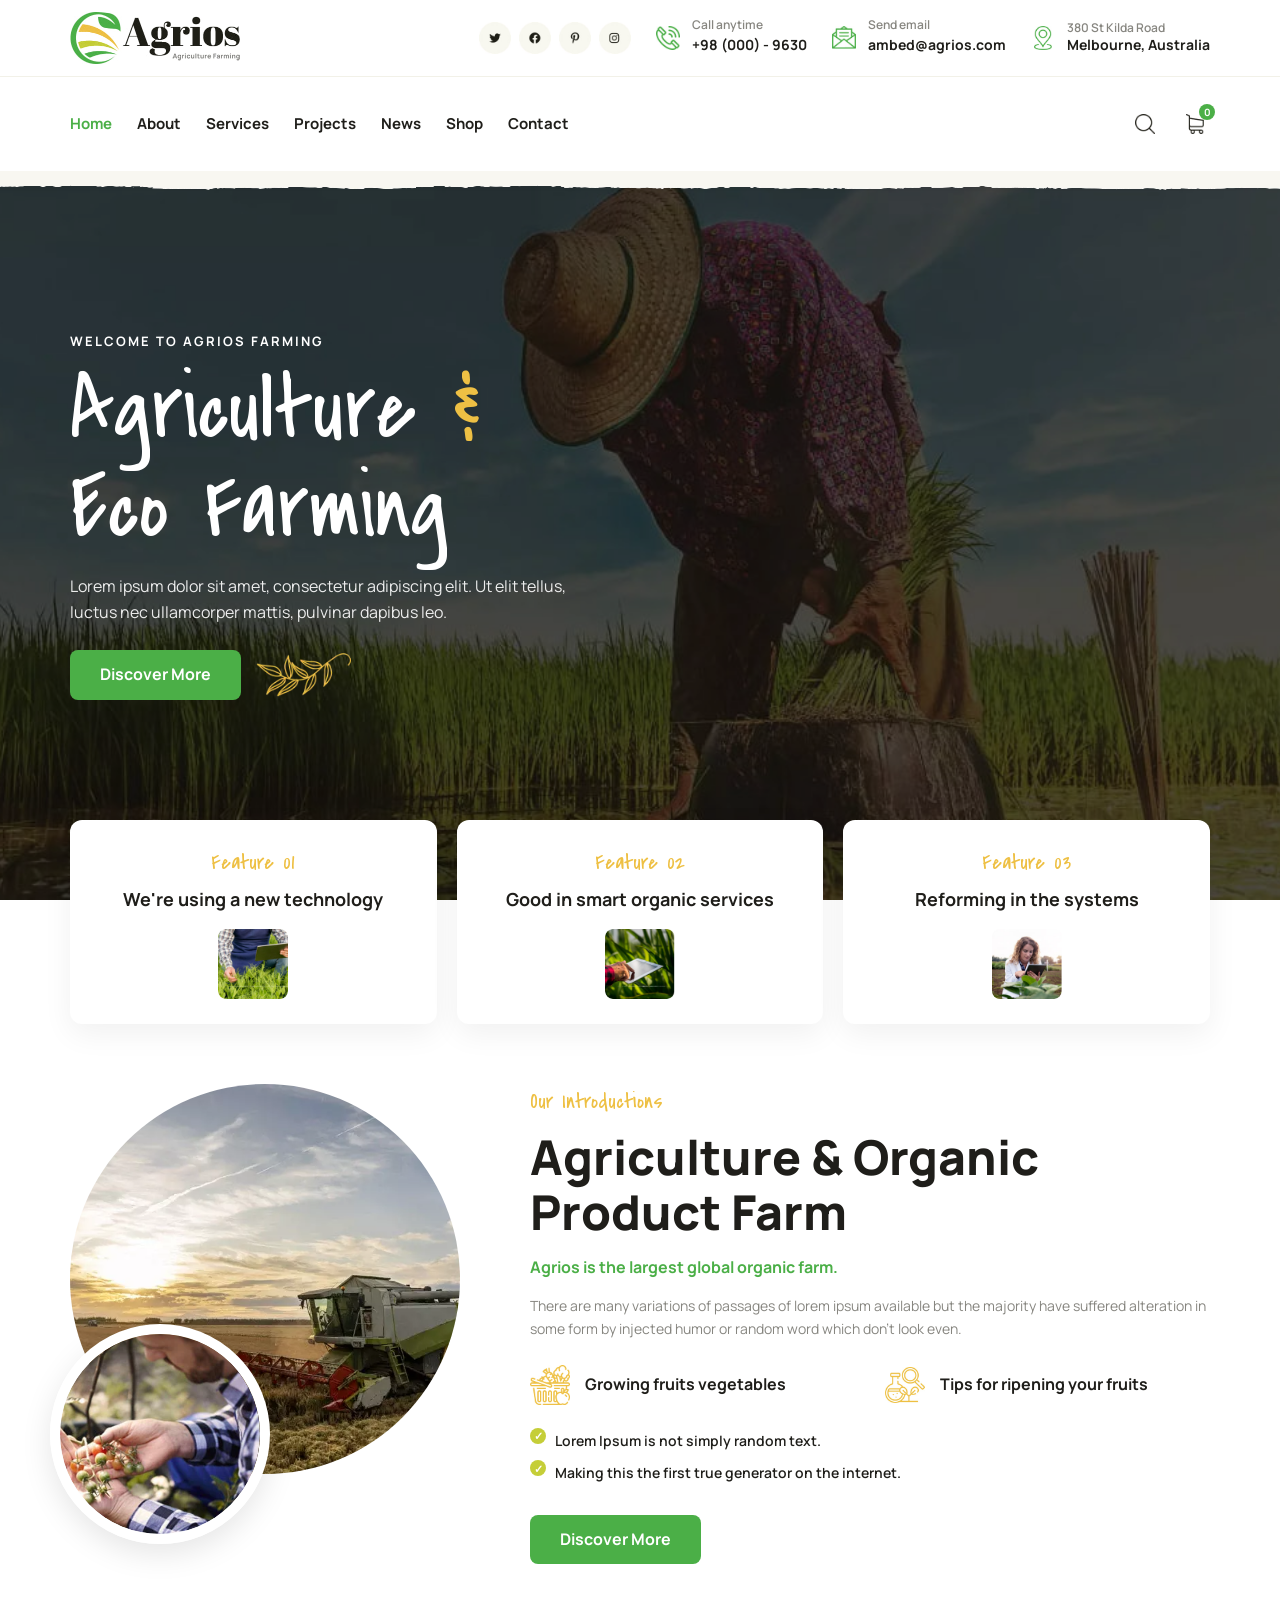
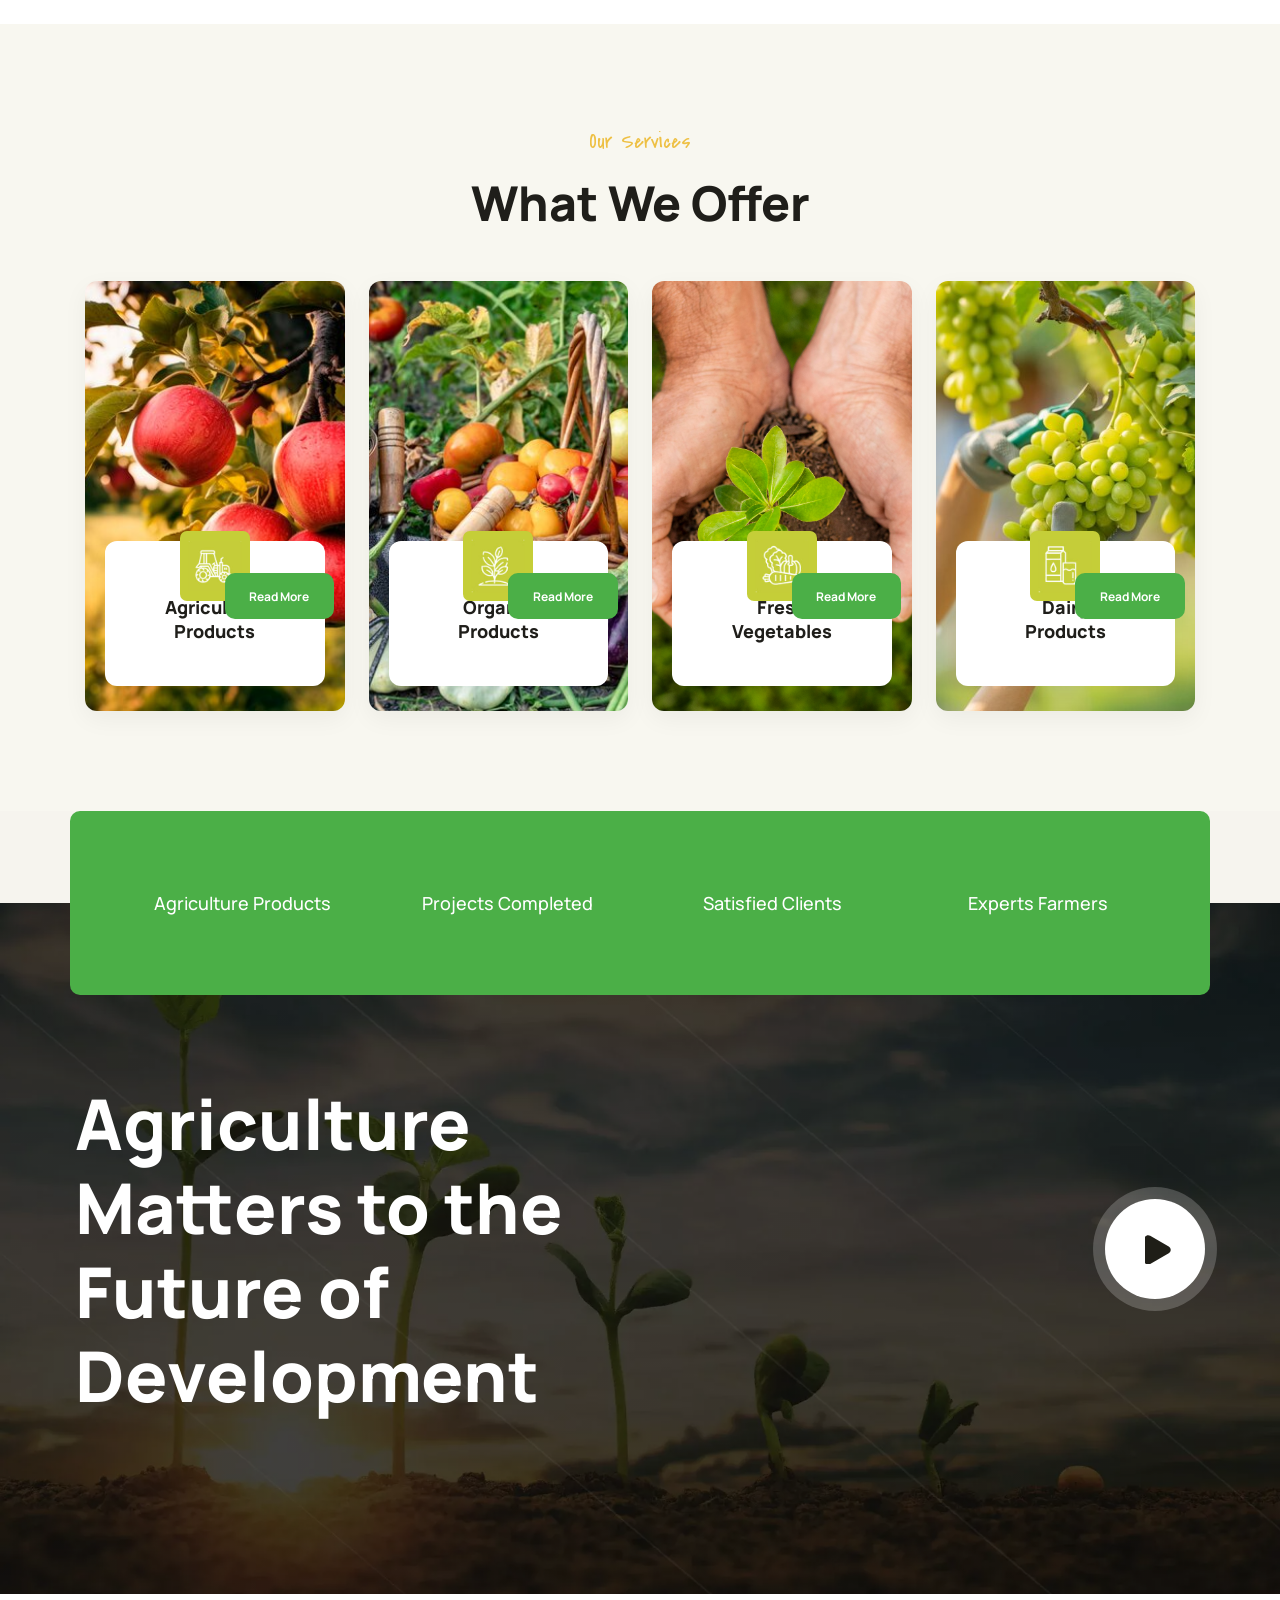
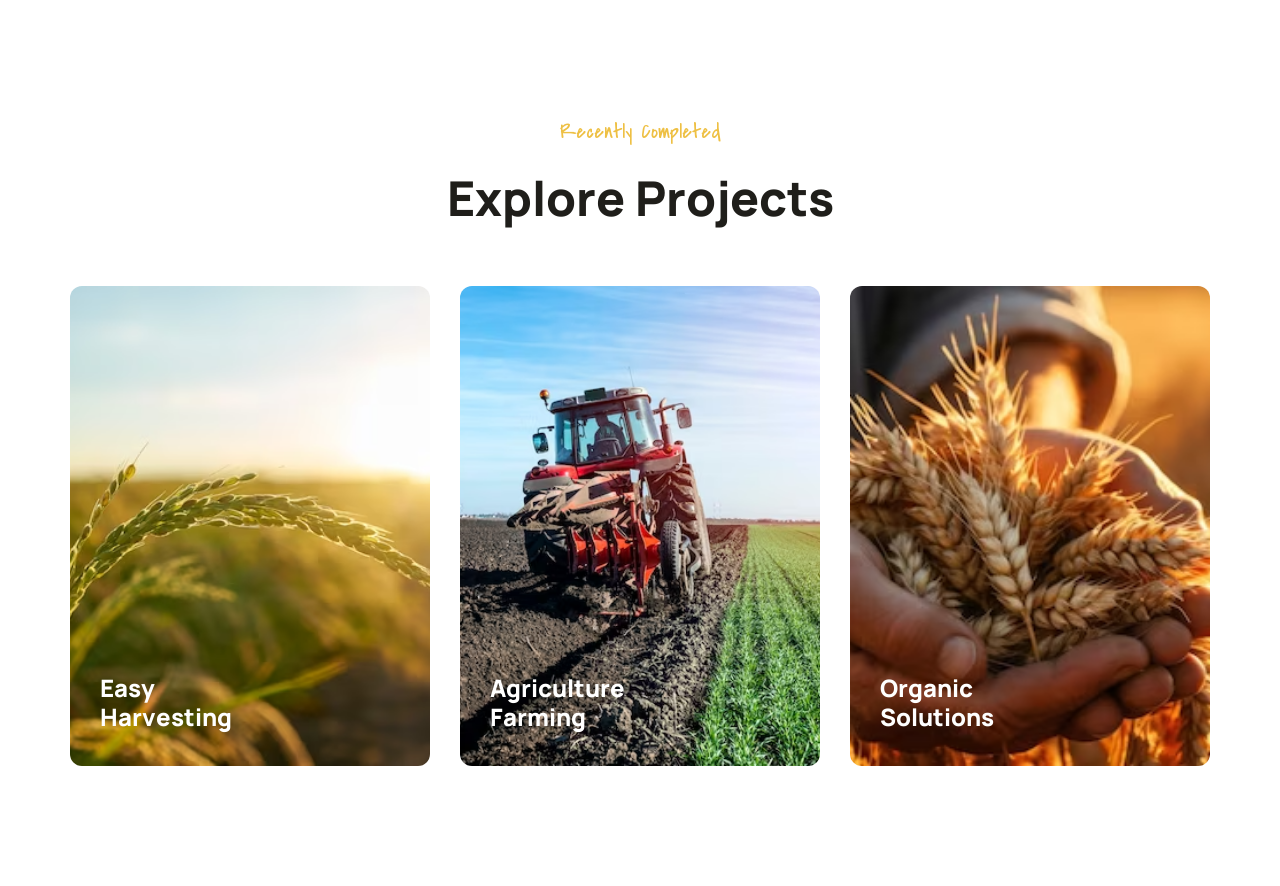
==== index.html @ 7d846376 "third screen" ====
<!DOCTYPE html>
<html lang="uk">
<head>
    <meta charset="UTF-8">
    <meta name="viewport" content="width=device-width, initial-scale=1.0">
    <title>Agrios - Agriculture Eco Farming</title>
    
    <link rel="preconnect" href="https://fonts.googleapis.com">
    <link rel="preconnect" href="https://fonts.gstatic.com" crossorigin>
    <link href="https://fonts.googleapis.com/css2?family=Covered+By+Your+Grace&family=Manrope:wght@400;600;700;800&display=swap" rel="stylesheet">
    
    <link rel="stylesheet" href="assets/css/style.css">
</head>
<body>

    <header class="header">
        <div class="top-bar">
            <div class="container top-bar-wrapper">
                <div class="logo">
                    <img src="assets/images/icons/logo.png" alt="Agrios Logo">
                </div>
                <div class="top-bar-info">
                    <div class="social-links">
                        <a href="#"><img src="assets/images/icons/twitter.jpg" alt="Twitter"></a>
                        <a href="#"><img src="assets/images/icons/facebook.jpg" alt="Facebook"></a>
                        <a href="#"><img src="assets/images/icons/pinterest.jpg" alt="Pinterest"></a>
                        <a href="#"><img src="assets/images/icons/instagram.jpg" alt="Instagram"></a>
                    </div>
                    <div class="contact-item">
                        <img src="assets/images/icons/phone.jpg" alt="Phone">
                        <div>
                            <span>Call anytime</span>
                            <a href="tel:+980009630">+98 (000) - 9630</a>
                        </div>
                    </div>
                    <div class="contact-item">
                        <img src="assets/images/icons/email.jpg" alt="Email">
                        <div>
                            <span>Send email</span>
                            <a href="mailto:ambed@agrios.com">ambed@agrios.com</a>
                        </div>
                    </div>
                    <div class="contact-item">
                        <img src="assets/images/icons/location.jpg" alt="Location">
                        <div>
                            <span>380 St Kilda Road</span>
                            <p>Melbourne, Australia</p>
                        </div>
                    </div>
                </div>
            </div>
        </div>

        <div class="main-header">
            <div class="container main-header-wrapper">
                <div class="mobile-logo">
                    <img src="assets/images/icons/logo.png" alt="Agrios Logo">
                </div>

                <button class="burger-menu" id="burgerToggle" aria-label="Відкрити меню">
                    <span></span>
                    <span></span>
                    <span></span>
                </button>

                <nav class="nav-menu" id="navMenu">
                    <ul>
                        <li><a href="index.html" class="active">Home</a></li>
                        <li><a href="about.html">About</a></li>
                        <li><a href="#">Services</a></li>
                        <li><a href="#">Projects</a></li>
                        <li><a href="#">News</a></li>
                        <li><a href="#">Shop</a></li>
                        <li><a href="contact.html">Contact</a></li>
                    </ul>
                </nav>

                <div class="header-actions">
                    <button class="action-btn search-btn"><img src="assets/images/icons/search.jpg" alt="Search"></button>
                    <div class="cart-wrapper">
                        <button class="action-btn cart-btn"><img src="assets/images/icons/cart.jpg" alt="Cart"></button>
                        <span class="cart-count">0</span>
                    </div>
                </div>
            </div>
        </div>
    </header>

    <main>
<section class="hero">
    <div class="container">
        <div class="hero-content">
            <span class="hero-subtitle">WELCOME TO AGRIOS FARMING</span>
            <h1 class="hero-title">Agriculture <span class="hero-ampersand">&</span> <br>Eco Farming</h1>
            <p class="hero-text">Lorem ipsum dolor sit amet, consectetur adipiscing elit. Ut elit tellus, luctus nec ullamcorper mattis, pulvinar dapibus leo.</p>
            <div class="hero-btn-group">
                <a href="#" class="btn btn-primary">Discover More</a>
                <img src="assets/images/icons/leaves-decor.png" alt="" class="hero-btn-decor">
            </div>
        </div>
    </div>
</section>

        <section class="features">
            <div class="container features-wrapper">
                <div class="feature-card">
                    <span class="feature-num">Feature 01</span>
                    <h3>We're using a new technology</h3>
                    <div class="feature-img">
                        <img src="assets/images/icons/feature1.jpg" alt="Technology">
                    </div>
                </div>
                <div class="feature-card">
                    <span class="feature-num">Feature 02</span>
                    <h3>Good in smart organic services</h3>
                    <div class="feature-img">
                        <img src="assets/images/icons/feature2.jpg" alt="Organic">
                    </div>
                </div>
                <div class="feature-card">
                    <span class="feature-num">Feature 03</span>
                    <h3>Reforming in the systems</h3>
                    <div class="feature-img">
                        <img src="assets/images/icons/feature3.jpg" alt="Systems">
                    </div>
                </div>
            </div>
        </section>
        <section class="about">
    <div class="container about-wrapper">
        
        <div class="about-images">
            <div class="img-large">
                <img src="assets/images/icons/agriculture.png" alt="Agriculture Product Farm"> 
            </div>
            <div class="img-small">
                <img src="assets/images/icons/agriculture2.png" alt="Farmer hands">
            </div>
        </div>

        <div class="about-content">
            <span class="about-subtitle">Our Introductions</span>
            <h2 class="about-title">Agriculture & Organic Product Farm</h2>
            <p class="about-highlight">Agrios is the largest global organic farm.</p>
            <p class="about-text">
                There are many variations of passages of lorem ipsum available but the majority have suffered alteration in some form by injected humor or random word which don't look even.
            </p>

            <div class="about-features">
                <div class="about-feature-item">
                    <div class="about-feature-icon">
                        <img src="assets/images/icons/vegetables.jpg" alt="Icon">
                    </div>
                    <div class="about-feature-info">
                        <h3>Growing fruits vegetables</h3>
                    </div>
                </div>
                <div class="about-feature-item">
                    <div class="about-feature-icon">
                        <img src="assets/images/icons/fruit.jpg" alt="Icon">
                    </div>
                    <div class="about-feature-info">
                        <h3>Tips for ripening your fruits</h3>
                    </div>
                </div>
            </div>

            <ul class="about-list">
                <li>Lorem Ipsum is not simply random text.</li>
                <li>Making this the first true generator on the internet.</li>
            </ul>

            <a href="#" class="btn btn-primary about-btn">Discover More</a>
        </div>

    </div>
    </section>
<section class="services">
    <div class="container">
        
        <div class="services-header">
            <span class="services-subtitle">Our Services</span>
            <h2 class="services-title">What We Offer</h2>
        </div>

        <div class="services-grid">
            
            <div class="service-card" style="background-image: url('assets/images/icons/apple.png');">
                <div class="service-icon-badge">
                    <img src="assets/images/icons/service1.png" alt="Icon">
                </div>
                <div class="service-card-bottom">
                    <h3>Agriculture<br>Products</h3>
                </div>
                <a href="#" class="service-readmore-btn">Read More</a>
            </div>

            <div class="service-card" style="background-image: url('assets/images/icons/tomato.png');">
                <div class="service-icon-badge">
                    <img src="assets/images/icons/service2.png" alt="Icon">
                </div>
                <div class="service-card-bottom">
                    <h3>Organic<br>Products</h3>
                </div>
                <a href="#" class="service-readmore-btn">Read More</a>
            </div>

            <div class="service-card" style="background-image: url('assets/images/icons/freshvegetables.png');">
                <div class="service-icon-badge">
                    <img src="assets/images/icons/service3.png" alt="Icon">
                </div>
                <div class="service-card-bottom">
                    <h3>Fresh<br>Vegetables</h3>
                </div>
                <a href="#" class="service-readmore-btn">Read More</a>
            </div>

            <div class="service-card" style="background-image: url('assets/images/icons/grapes.png');">
                <div class="service-icon-badge">
                    <img src="assets/images/icons/service4.png" alt="Icon">
                </div>
                <div class="service-card-bottom">
                    <h3>Dairy<br>Products</h3>
                </div>
                <a href="#" class="service-readmore-btn">Read More</a>
            </div>

        </div>
    </div>
</section>

<section class="video-section">
    <div class="container">
        
        <div class="stats-bar">
            <div class="stats-item">Agriculture Products</div>
            <div class="stats-item">Projects Completed</div>
            <div class="stats-item">Satisfied Clients</div>
            <div class="stats-item">Experts Farmers</div>
        </div>

        <div class="video-content-wrapper">
            <div class="video-text">
                <h2>Agriculture Matters to the <br> Future of Development</h2>
            </div>
            
            <div class="video-play-block">
                <a href="#" class="play-btn">
                    <svg width="26" height="30" viewBox="0 0 26 30" fill="none" xmlns="http://www.w3.org/2000/svg">
                        <path d="M24 12.4019C26.6667 13.9415 26.6667 17.7905 24 19.3301L5.25 30.1554C2.58333 31.6951 -0.749998 29.7706 -0.749998 26.6923L-0.749999 5.03974C-0.749999 1.96154 2.58333 0.0370399 5.25 1.57664L24 12.4019Z" fill="#4BAF47"/>
                    </svg>
                </a>
            </div>
        </div>

    </div>
</section>
<section class="projects-section">
    <div class="container">
        
        <div class="projects-header">
            <span class="projects-subtitle">Recently Completed</span>
            <h2 class="projects-title">Explore Projects</h2>
        </div>

        <div class="projects-grid">
            
            <div class="project-card" style="background-image: url('assets/images/icons/expprojects1.png');">
                <div class="project-info">
                    <h3>Easy <br> Harvesting</h3>
                </div>
            </div>

            <div class="project-card" style="background-image: url('assets/images/icons/expprojects2.png');">
                <div class="project-info">
                    <h3>Agriculture <br> Farming</h3>
                </div>
            </div>

            <div class="project-card" style="background-image: url('assets/images/icons/expprojects4.png');">
                <div class="project-info">
                    <h3>Organic <br> Solutions</h3>
                </div>
            </div>

        </div>
    </div>
</section>
    </main>

    <script src="assets/js/main.js"></script>
</body>
</html>
---- assets/css/style.css ----
/* ==================================================
   1. СКИДАННЯ СТИЛІВ (RESET) ТА МЕТРИКИ
   ================================================== */
*, *::before, *::after {
    box-sizing: border-box;
    margin: 0;
    padding: 0;
}

body {
    font-family: 'Manrope', sans-serif;
    font-size: 16px;
    line-height: 1.6;
    color: #4a4a4a;
    background-color: #fff;
}

ul, ol {
    list-style: none;
}

a {
    text-decoration: none;
    color: inherit;
    display: inline-block;
}

img {
    max-width: 100%;
    height: auto;
    display: block;
}

/* Глобальні змінні кольорів */
:root {
    --primary-color: #4BAF47;   /* Зелений */
    --secondary-color: #EEC044; /* Жовтий */
    --dark-color: #1F1E1A;      /* Темний вугільний */
    --light-bg: #F8F7F0;        /* Світло-бежевий фон */
}

/* Базовий контейнер */
.container {
    width: 100%;
    padding-left: 15px;
    padding-right: 15px;
    margin-right: auto;
    margin-left: auto;
}

/* Кнопки */
.btn-primary {
    background-color: var(--primary-color);
    color: white;
    padding: 12px 30px;
    border-radius: 8px;
    font-weight: 700;
    transition: 0.3s ease;
}

.btn-primary:hover {
    background-color: var(--dark-color);
}

/* ==================================================
   2. СТИЛІ ДЛЯ МОБІЛЬНИХ ПРИСТРОЇВ (MOBILE FIRST)
   ================================================== */

/* --- Хедер --- */
.top-bar {
    display: none; 
}

.main-header {
    background-color: #fff;
    padding: 15px 0;
    box-shadow: 0 2px 10px rgba(0,0,0,0.05);
    position: relative;
    z-index: 100;
}

.main-header-wrapper {
    display: flex;
    justify-content: space-between;
    align-items: center;
}

.mobile-logo img {
    max-height: 40px;
}

.burger-menu {
    display: flex;
    flex-direction: column;
    justify-content: space-between;
    width: 30px;
    height: 21px;
    background: transparent;
    border: none;
    cursor: pointer;
}

.burger-menu span {
    display: block;
    width: 100%;
    height: 3px;
    background-color: var(--dark-color);
    border-radius: 2px;
    transition: 0.3s ease;
}

.nav-menu {
    display: none; 
    position: absolute;
    top: 100%;
    left: 0;
    width: 100%;
    background-color: var(--dark-color);
    padding: 20px;
}

.nav-menu.active {
    display: block;
}

.nav-menu ul {
    display: flex;
    flex-direction: column;
    gap: 15px;
}

.nav-menu a {
    color: #fff;
    font-weight: 700;
    font-size: 18px;
    width: 100%;
}

.nav-menu a.active, .nav-menu a:hover {
    color: var(--primary-color);
}

.header-actions {
    display: flex;
    align-items: center;
    gap: 20px;
}

.action-btn {
    background: transparent;
    border: none;
    cursor: pointer;
    display: flex;
    align-items: center;
    justify-content: center;
    padding: 5px;
}
.action-btn img {
    width: 20px;
    height: 20px;
    object-fit: contain;
    transition: transform 0.2s ease;
}

.action-btn:hover img {
    transform: scale(1.1);
}
.cart-wrapper {
    position: relative;
}

.cart-count {
    position: absolute;
    top: -5px;
    right: -5px;
    background-color: var(--primary-color);
    color: white;
    font-size: 10px;
    font-weight: 700;
    min-width: 16px;
    height: 16px;
display: flex;
    align-items: center;
    justify-content: center;
    border-radius: 50%;
}

/* --- Секція Hero (Банер) --- */
.hero {
    background: linear-gradient(rgba(0, 0, 0, 0.4), rgba(0, 0, 0, 0.4)), 
                url("../images/icons/hero.png") no-repeat center center / cover;
    padding: 80px 0 100px 0;
    color: #fff;
    text-align: center;
    position: relative; /* для фіксації маски */
}

.hero-subtitle {
    font-size: 13px;
    letter-spacing: 2px;
    color: #fff; /*  білий підзаголовок */
    font-weight: 700;
    display: block;
    margin-bottom: 10px;
}

.hero-title {
    font-family: 'Covered By Your Grace', cursive;
    font-weight: 400; /* Тонке накреслення букв */
    font-size: 42px;
    line-height: 1.2;
    margin-bottom: 15px;
}

.hero-ampersand {
    font-family: 'Covered By Your Grace', cursive;
    color: var(--secondary-color); /* Жовтий колір для & */
    font-weight: 400;
    display: inline-block;
}

.hero-text {
    font-size: 14px;
    margin-bottom: 25px;
    opacity: 0.9;
}

.hero-btn-group {
    display: flex;
    align-items: center;
    justify-content: center;
    gap: 15px;
}

.hero-btn-decor {
    width: 70px; /* Збільшений розмір листочків */
    height: auto;
    object-fit: contain;
}

/* --- Секція Картки Переваг (Features) --- */
.features {
    margin-top: -40px;
    position: relative;
    z-index: 10;
}

.features-wrapper {
    display: flex;
    flex-direction: column;
    gap: 20px;
}

.feature-card {
    background: #fff;
    border-radius: 12px;
    padding: 25px;
    box-shadow: 0 10px 30px rgba(0,0,0,0.06);
    text-align: center;
}

.feature-num {
    font-family: 'Covered By Your Grace', cursive;
    color: var(--secondary-color);
    font-size: 22px;
    display: block;
    margin-bottom: 5px;
}

.feature-card h3 {
    font-size: 18px;
    color: var(--dark-color);
    margin-bottom: 15px;
}

.feature-img img {
    border-radius: 8px;
    margin: 0 auto;
    width: 70px;
    height: 70px;
    object-fit: cover;
}
/* --- Секція About (Мобільна версія) --- */
.about {
    padding: 60px 0;
    background-color: #fff;
}

.about-wrapper {
    display: flex;
    flex-direction: column;
    gap: 40px;
}

/* Стилізація круглих картинок */
.about-images {
    position: relative;
    width: 100%;
    max-width: 400px;
    margin: 0 auto;
    height: 380px; 
}

.img-large img {
    width: 280px;
    height: 280px;
    object-fit: cover;
    border-radius: 50%;
}

.img-small {
    position: absolute;
    bottom: 10px;
    left: 10px;
    border: 8px solid #fff;
    border-radius: 50%;
    overflow: hidden;
    box-shadow: 0 10px 30px rgba(0,0,0,0.1);
}

.img-small img {
    width: 150px;
    height: 150px;
    object-fit: cover;
}

/* Текстовий контент */
.about-subtitle {
    font-family: 'Covered By Your Grace', cursive;
    color: var(--secondary-color);
    font-size: 22px;
    display: block;
    margin-bottom: 10px;
}

.about-title {
    font-size: 28px;
    color: var(--dark-color);
    line-height: 1.2;
    margin-bottom: 15px;
    font-weight: 800;
}

.about-highlight {
    color: var(--primary-color);
    font-weight: 700;
    font-size: 16px;
    margin-bottom: 15px;
}

.about-text {
    font-size: 14px;
    color: #878680;
    line-height: 1.6;
    margin-bottom: 25px;
}

/* Колонки переваг всередині тексту */
.about-features {
    display: flex;
    flex-direction: column;
    gap: 20px;
    margin-bottom: 25px;
}

.about-feature-item {
    display: flex;
    align-items: center;
    gap: 15px;
}

.about-feature-icon img {
    width: 40px;
    height: 40px;
    object-fit: contain;
}

.about-feature-info h3 {
    font-size: 16px;
    color: var(--dark-color);
    font-weight: 700;
}

/* Список із пташками */
.about-list {
    margin-bottom: 30px;
}

.about-list li {
    position: relative;
    padding-left: 25px;
    font-size: 14px;
    color: var(--dark-color);
    font-weight: 600;
    margin-bottom: 10px;
}

/*  кастомну зелену пташку за допомогою CSS псевдоелемента */
.about-list li::before {
    content: "✓";
    position: absolute;
    left: 0;
    top: -2px;
    color: #fff;
    background-color:#C5CE38;
    width: 16px;
    height: 16px;
    font-size: 11px;
    border-radius: 50%;
    display: flex;
    align-items: center;
    justify-content: center;
}

.about-btn {
    display: inline-block;
}
.services {
    padding: 60px 0;
    background-color: #F8F7F0;
    text-align: center;
}

.services-header {
    margin-bottom: 40px;
}

.services-subtitle {
    font-family: 'Covered By Your Grace', cursive;
    color: var(--secondary-color);
    font-size: 22px;
    display: block;
    margin-bottom: 5px;
}

.services-title {
    font-size: 32px;
    color: var(--dark-color);
    font-weight: 800;
}

/* Контейнер сітки */
.services-grid {
    display: flex;
    flex-direction: column;
    gap: 45px; 
    max-width: 1200px;
    margin: 0 auto;
    padding: 0 15px;
}

/* картка із зображенням */
.service-card {
    height: 430px; 
    background-size: cover;
    background-position: center;
    border-radius: 12px;
    position: relative;
    overflow: visible; 
    box-shadow: 0 8px 25px rgba(0,0,0,0.05);
}

/* База позиціонування */
.service-card-bottom {
    position: absolute;
    bottom: 25px;
    left: 20px;
    right: 20px;
    background-color: #fff;
    border-radius: 12px;
    height: 145px;
    padding-top: 55px; /* простір для елементів зверху */
    text-align: center;
    box-shadow: 0 10px 20px rgba(0,0,0,0.04);
    z-index: 2;
}

.service-card-bottom h3 {
    font-size: 18px;
    color: var(--dark-color);
    font-weight: 800;
    line-height: 1.3;
}

/* 2. квадрат з іконкою */
.service-icon-badge {
    position: absolute;
    bottom: 110px;
    left: 50%;
    transform: translateX(-50%);
    width: 70px;
    height: 70px;
    background-color: #C5CE38;
    border-radius: 7px;
    display: flex;
    align-items: center;
    justify-content: center;
    z-index: 5;
        padding: 14px; 
    box-sizing: border-box; 
    overflow: hidden; 
}

.service-icon-badge img {
    width: 100%;
    height: 100%;
    object-fit: contain;
    transform: scale(1.25); 
}

.service-readmore-btn {
    position: absolute;
    bottom: 92px; 
    left: 50%;
    transform: translateX(10px); 
    width: 109.31px;
    height: 46px;
    background-color: #4BAF47;
    color: #fff;
    font-size: 12px;
    font-weight: 700;
    border-radius: 10px;
    text-decoration: none;
    display: flex;
    align-items: center;
    justify-content: center;
    z-index: 10; 
    transition: background-color 0.2s ease, transform 0.2s ease;
}

.service-readmore-btn:hover {
    background-color: var(--dark-color);
    transform: translateX(10px) scale(1.03); 
}


/* ==================================================
   3. МЕДІАЗАПИТИ ДЛЯ БРЕНДПОІНТІВ (АДАПТИВ)
   ================================================== */

@media (min-width: 481px) {
    .container { max-width: 450px; }
}

@media (min-width: 769px) {
    .container { max-width: 720px; }
    
    .features-wrapper {
        flex-direction: row;
        flex-wrap: wrap;
    }
    
    .feature-card {
        flex: 1 1 calc(50% - 10px);
    }

}

@media (min-width: 1025px) {
    .container { max-width: 960px; }

    .burger-menu, .mobile-logo {
        display: none;
    }

    .top-bar {
        display: block;
        background-color: #fff;
        padding: 12px 0;
        border-bottom: 1px solid #f2f1e8;
    }

    .top-bar-wrapper {
        display: flex;
        justify-content: space-between;
        align-items: center;
    }
.logo img {
        width: 170px;
        height: 51.5px;
        object-fit: contain;
    }
    .top-bar-info {
        display: flex;
        align-items: center;
        gap: 25px;
    }

    .social-links {
        display: flex;
        align-items: center;
        gap: 8px;
    }
.social-links a {
        display: flex;
        align-items: center;
        justify-content: center;
        width: 32px;
        height: 32px;
        background-color: #F8F7F0; 
        border-radius: 50%;
        transition: all 0.3s ease;
    }

    .social-links a:hover {
        background-color: var(--primary-color);
    }

    .social-links img {
        width: 40px;  
        height: 40px;
        object-fit: contain;
        transition: filter 0.3s ease;
    }
 
    .social-links a:hover img {
        filter: brightness(0) invert(1); 
    }
    .contact-item {
        display: flex;
        align-items: center;
        gap: 12px;
    }

.contact-item img {
        width: 24px;  
        height: 24px;
        object-fit: contain;
    }

    .contact-item span {
        display: block;
        color: #878680;
        font-size: 12px;
        font-weight: 600;
        line-height: 1.2;
    }

    .contact-item a, .contact-item p {
        font-weight: 700;
        color: var(--dark-color);
        font-size: 14px;
        line-height: 1.3;
    }

    .main-header {
        background-color: #fff;
        padding: 25px 0; 
        box-shadow: none;       
    }

    .nav-menu {
        display: block !important;
        position: static;
        background: transparent;
        padding: 0;
        width: auto;
    }

    .nav-menu ul {
        flex-direction: row;
        gap: 25px;
    }

    .nav-menu a {
        color: var(--dark-color);
        font-size: 15px;
        padding: 10px 0;
    }

    /* Десктопний банер  */
    .hero {
        text-align: left;
        padding: 160px 0 200px 0;
    }

    /*  рваний білий край  */
    .hero::before {
        content: "";
        position: absolute;
        top: -2px; /* Притискаємо впритул до меню */
        left: 0;
        width: 100%;
        height: 22px; /* Фіксована акуратна висота хвилі */
        background: url("../images/icons/bg.png") no-repeat center top;
        background-size: 100% 100%;
        z-index: 5; /* Виштовхує маску поверх темного фону hero */
        pointer-events: none;
    }

    .hero-title {
        font-size: 78px;
        line-height: 1.1;
    }

    .hero-text {
        font-size: 16px;
        max-width: 500px;
    }

    .hero-btn-group {
        justify-content: flex-start;
    }

    .hero-btn-decor {
        width: 95px; /* Листочки для десктопу */
    }

    .features {
        margin-top: -80px;
    }

    .features-wrapper {
        flex-direction: row;
        flex-wrap: nowrap;
    }

    .feature-card {
        flex: 1;
    }
    /* --- Адаптація секції About для десктопу --- */
    .about-wrapper {
        flex-direction: row; 
        align-items: center;
        gap: 60px;
    }

    .about-images {
        flex: 0 0 450px; 
        height: 480px; 
        margin: 0;
    }

    .img-large img {
        width: 390px;
        height: 390px;
        border-radius: 50%;
        object-fit: cover;
    }

    /* Мале коло з руками */
    .img-small {
        bottom: 20px;
        left: -20px; 
        border: 10px solid #fff; 
    }

    .img-small img {
        width: 200px;
        height: 200px;
        border-radius: 50%;
        object-fit: cover;
    }

    .about-content {
        flex: 1;
    }

    .about-title {
        font-size: 48px; 
        line-height: 1.15;
    }

    .about-features {
        flex-direction: row;
        gap: 30px;
    }

    .about-feature-item {
        flex: 1;
    }
.services {
        padding: 100px 0;
    }
    .services-title {
        font-size: 48px;
    }
    .services-grid {
        flex-direction: row; /* Вибудовує 4 картки в один ряд */
        gap: 24px;
    }
    .service-card {
        flex: 1; /* Рівномірний розподіл колонок */
    }

}
@media (min-width: 1201px) {
    .container { max-width: 1170px; }
    
    .hero-title {
        font-size: 90px;
    }
}
/* ==========================================================================
    ВІДЕО ТА ЗЕЛЕНА ПЛАШКА 
   ========================================================================== */

/* Батьківський контейнер на всю ширину екрана */
.video-section {
    width: 100% !important;
    background-color: #f6f4ee;
    display: flex;
    flex-direction: column;
    align-items: center;
    box-sizing: border-box;
}

/* Зелена плашка */
.stats-bar {
    background-color: #4BAF47;
    border-radius: 10px;       
    width: 100%;
    max-width: 1170px;        
    height: 184px;          
    
    display: flex;             
    flex-direction: row;       
    justify-content: space-around; 
    align-items: center;       
    padding: 0 40px;
    box-sizing: border-box;
       margin-bottom: -92px;      
    position: relative;
    z-index: 99;              
}

/* Тексти всередині зеленої плашки */
.stats-item {
    color: #ffffff !important;
    font-family: 'Manrope', sans-serif;
    font-size: 18px;         
    line-height: 30px;         
    font-weight: 500;          
    text-align: center;
    flex: 1;
}

.video-content-wrapper {
    background: linear-gradient(rgba(0, 0, 0, 0.45), rgba(0, 0, 0, 0.45)),
                url("../images/icons/bg2.png") center/cover no-repeat;
    
    width: 100vw;              
    margin-left: calc(50% - 50vw); 
    height: 691px;            
    
    display: flex;
    justify-content: space-between;
    align-items: center;
    padding: 0 calc((100vw - 1170px) / 2); 
    box-sizing: border-box;
}

/* Блок з текстом заголовка */
.video-text {
    padding-left: 20px;
}

/* Великий заголовок */
.video-text h2 {
    font-family: 'Manrope', sans-serif;
    font-size: 70px;           
    font-weight: 800;           
    line-height: 84px;        
    letter-spacing: 0%;
    color: #ffffff;
    max-width: 540px;         
    text-align: left;
    margin: 0;
}

/* Кругла біла кнопка Play */
.play-btn {
    width: 100px;
    height: 100px;
    background: #ffffff;
    border-radius: 50%;
    display: flex;
    justify-content: center;
    align-items: center;
    transition: transform 0.3s ease;
    text-decoration: none;
    box-shadow: 0 0 0 12px rgba(255, 255, 255, 0.2);
    margin-right: 20px;
}

.play-btn:hover {
    transform: scale(1.08);
}

/* Іконка всередині кнопки */
.play-btn svg {
    width: 25.72px;            
    height: 30px;              
    margin-left: 6px; 
}

.play-btn svg path {
    fill: #1F1E17;             
}

  /* АДАПТИВНІСТЬ */
@media (max-width: 1200px) {
    .stats-bar {
        max-width: 90%;
        padding: 0 20px;
    }
    .video-content-wrapper {
        padding: 0 5%;
        width: 100%;
        margin-left: 0;
    }
    .video-text h2 {
        font-size: 50px;
        line-height: 62px;
        max-width: 450px;
    }
}

@media (max-width: 1024px) {
    .stats-bar {
        flex-wrap: wrap;
        gap: 15px;
        height: auto;
        padding: 25px 20px;
        margin-bottom: -60px;
    }
    .stats-item {
        flex: 1 1 40%;
        font-size: 16px;
    }
}

/*    АДАПТИВНІСТЬ ДЛЯ МОБІЛЬНИХ ТЕЛЕФОНІВ */
@media (max-width: 768px) {
    .stats-bar {
        flex-direction: column;
        max-width: 95%;
        height: auto;
        padding: 30px 20px;
        gap: 20px;
        margin-bottom: 0;
    }

    .stats-item {
        flex: none;
        width: 100%;
    }

    .video-content-wrapper {
        flex-direction: column;
        justify-content: center;
        gap: 40px;
        text-align: center;
        height: auto;
        padding: 60px 20px;
    }

    .video-text h2 {
        font-size: 32px;
        line-height: 42px;
        text-align: center;
    }
}
/* EXPLORE PROJECTS) */

.projects-section {
    padding: 120px 0;
    background-color: #ffffff;
    text-align: center;
}

.projects-header {
    margin-bottom: 50px;
}

.projects-subtitle {
    font-family: 'Covered By Your Grace', cursive;
    color: var(--secondary-color); 
    font-size: 22px;
    display: block;
    margin-bottom: 10px;
}

.projects-title {
    font-size: 48px;
    color: var(--dark-color);
    font-weight: 800;
}

/* Сітка для карток (десктоп за замовчуванням) */
.projects-grid {
    display: flex;
    flex-direction: row;
    justify-content: center;
    gap: 30px; /* Відступи між картками */
    max-width: 1170px;
    margin: 0 auto;
}

.project-card {
    flex: 1;
    height: 480px; 
    background-size: cover;
    background-position: center;
    background-repeat: no-repeat;
    border-radius: 12px; 
    position: relative;
    overflow: hidden;
        background-image: linear-gradient(to top, rgba(0, 0, 0, 0.7) 0%, rgba(0, 0, 0, 0) 50%);
}

.project-info {
    position: absolute;
    bottom: 35px;
    left: 30px;
    text-align: left;
}

.project-info h3 {
    color: #ffffff;
    font-size: 24px;
    font-weight: 800;
    line-height: 1.2;
}

/* Адаптивність під мобільні пристрої (екрани менше 768px) */
@media (max-width: 768px) {
    .projects-section {
        padding: 60px 0;
    }

    .projects-title {
        font-size: 32px;
    }

    .projects-grid {
        flex-direction: column; 
        padding: 0 15px;
        gap: 20px;
    }

    .project-card {
        height: 350px; 
    }
}
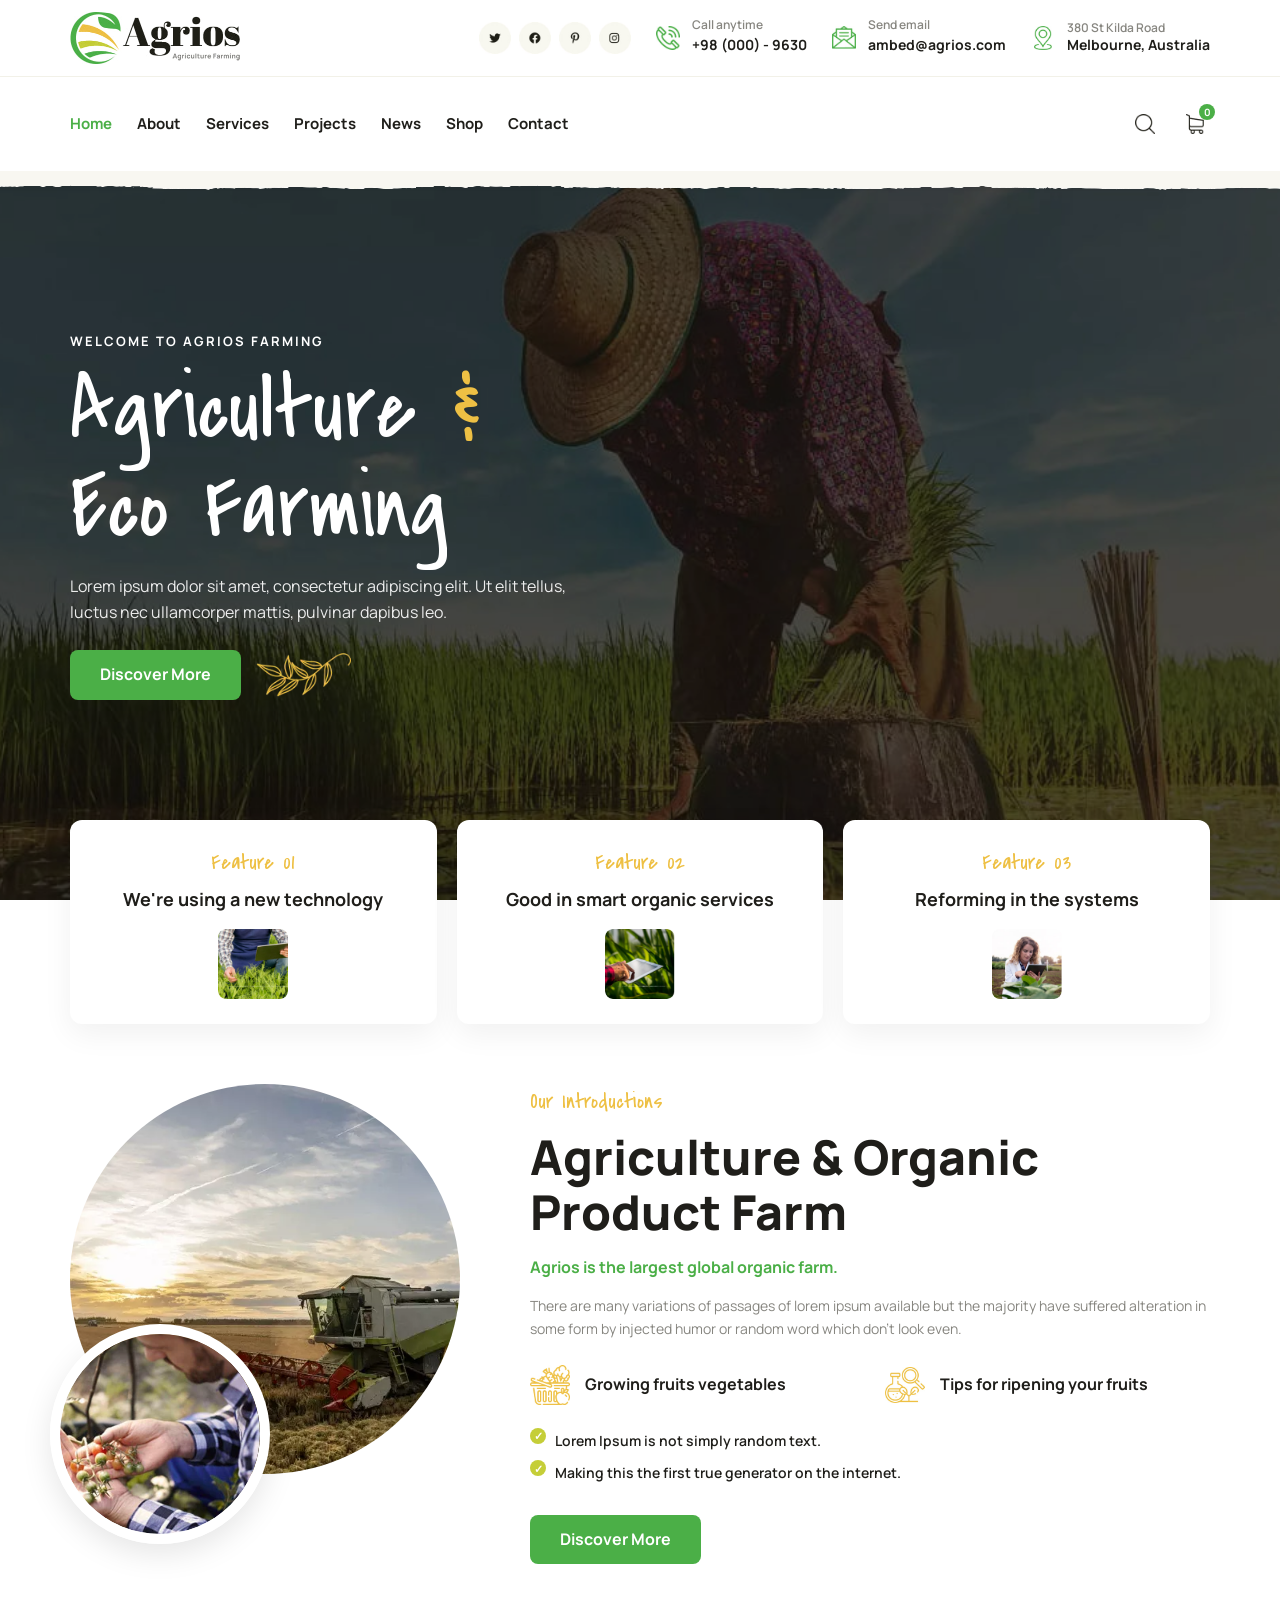
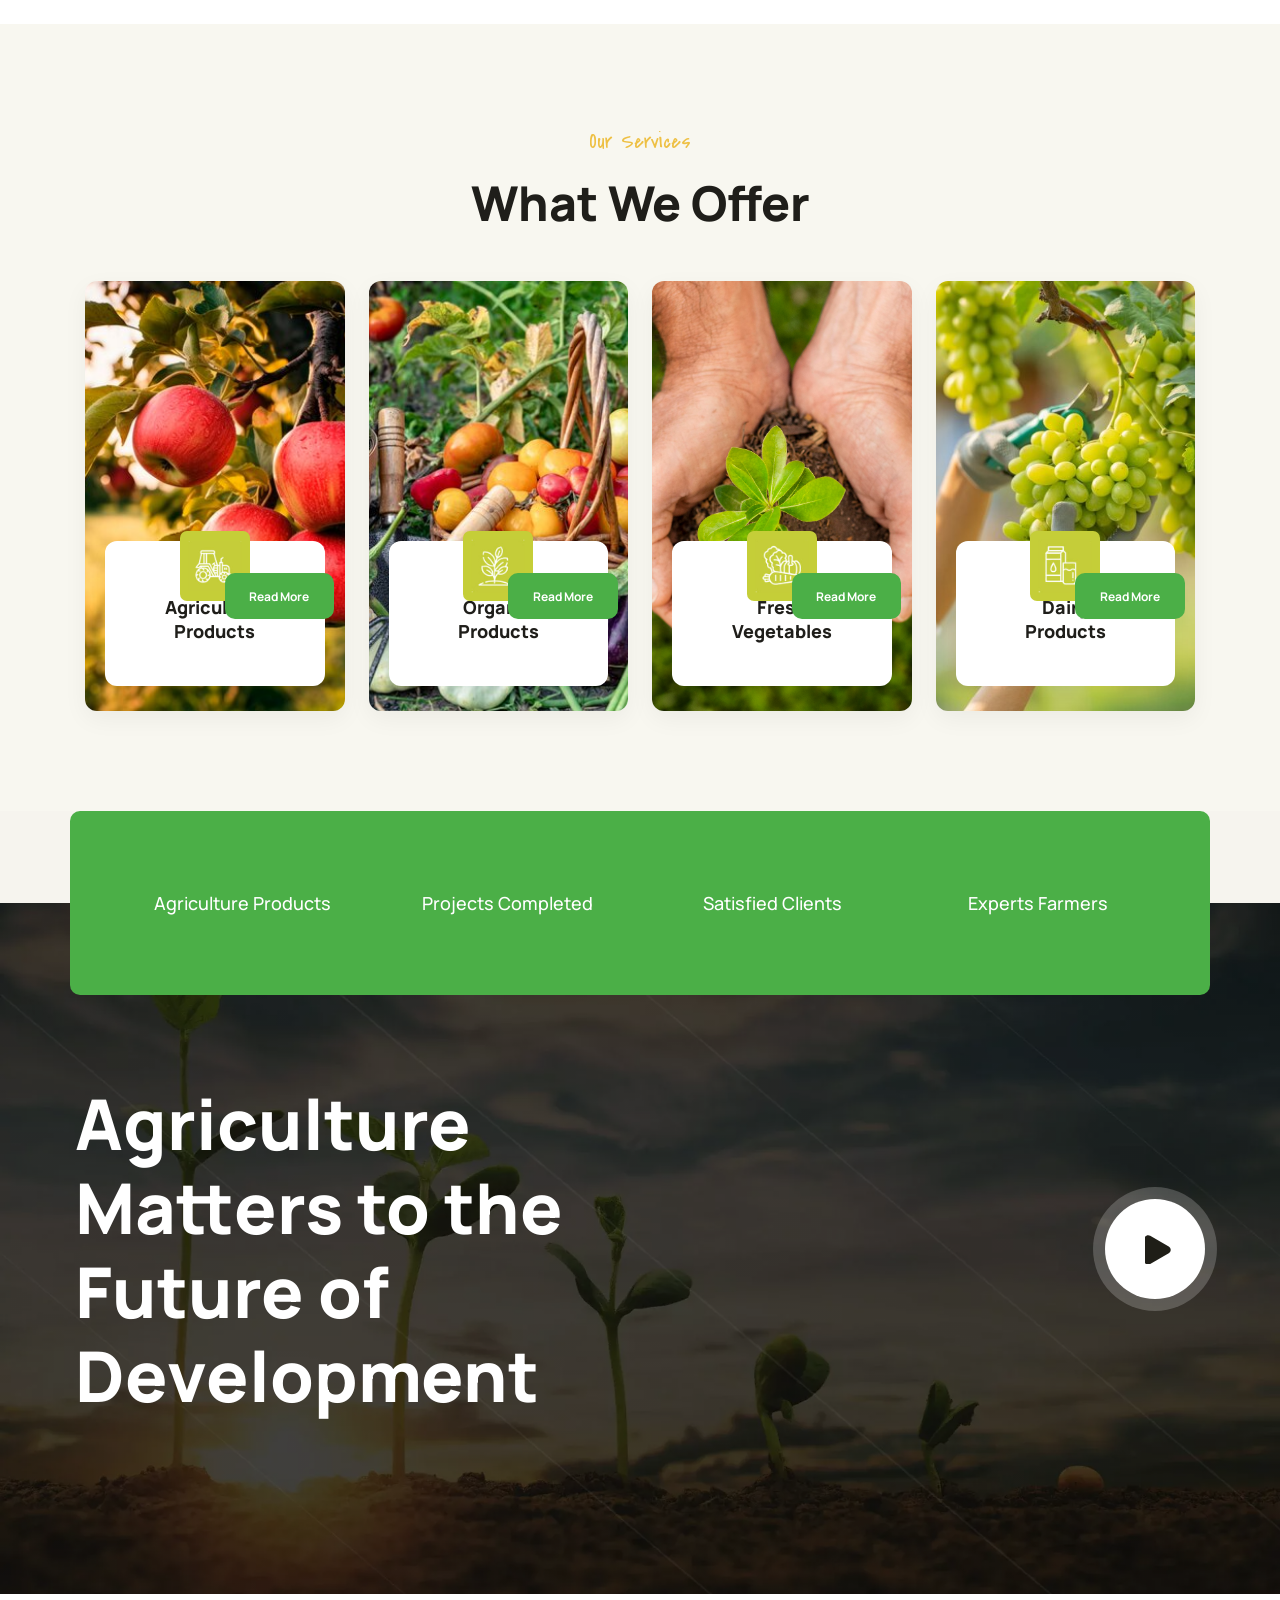
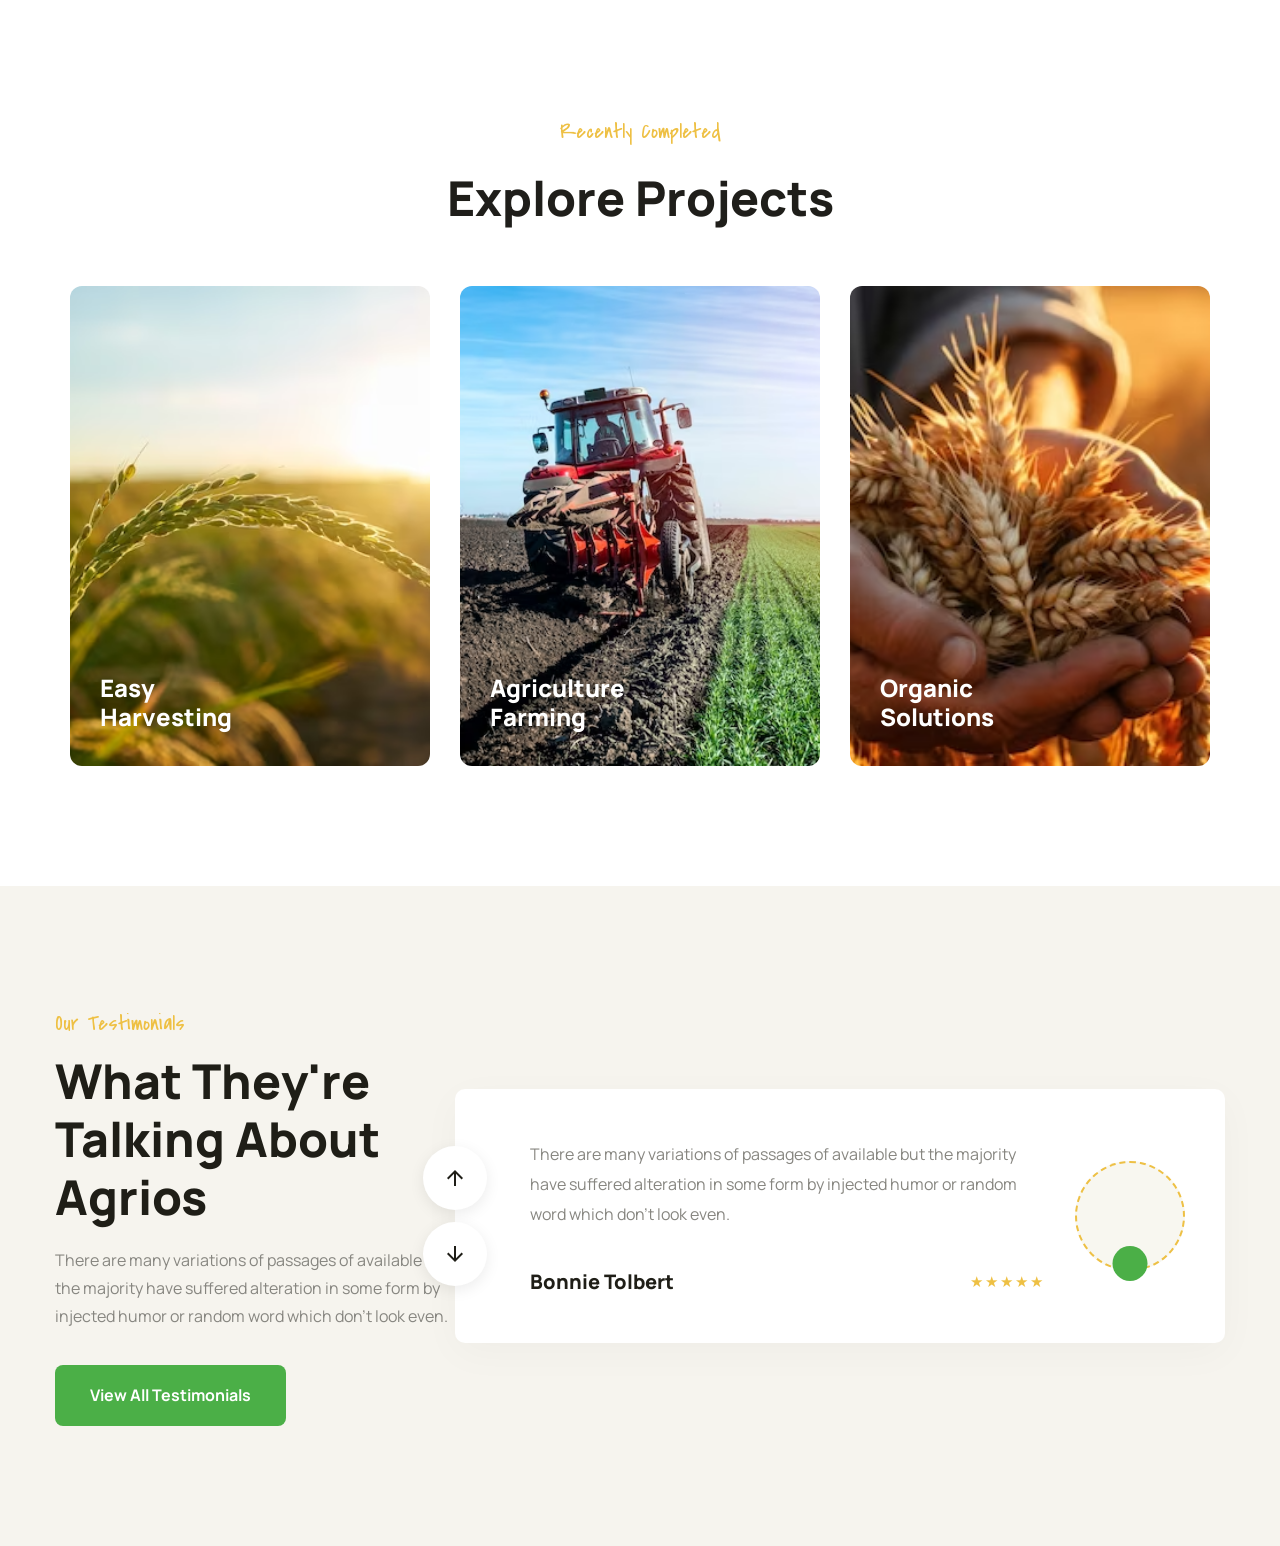
==== commit 22fe0e90: "fourth screen" ====
--- a/index.html
+++ b/index.html
@@ -286,6 +286,52 @@
         </div>
     </div>
 </section>
+<section class="testimonials-section">
+    <div class="testimonials-container">
+        
+        <div class="testimonials-left">
+            <span class="testimonials-subtitle">Our Testimonials</span>
+            <h2 class="testimonials-title">What They're <br> Talking About <br> Agrios</h2>
+            <p class="testimonials-desc">
+                There are many variations of passages of available but the majority have suffered alteration in some form by injected humor or random word which don't look even.
+            </p>
+            <a href="#" class="btn-all-testimonials">View All Testimonials</a>
+        </div>
+
+        <div class="testimonials-right">
+            
+            <div class="testimonial-card">
+                
+                <div class="slider-arrows">
+                    <button class="arrow-btn prev-arrow" aria-label="Previous testimonial">
+                        <svg width="16" height="16" viewBox="0 0 16 16" fill="none">
+                            <path d="M7 16V3.83L1.41 9.42L0 8L8 0l8 8l-1.41 1.41L9 3.83V16H7z" fill="#1F1E17"/>
+                        </svg>
+                    </button>
+                    <button class="arrow-btn next-arrow" aria-label="Next testimonial">
+                        <svg width="16" height="16" viewBox="0 0 16 16" fill="none">
+                            <path d="M9 0v12.17l5.59-5.59L16 8l-8 8l-8-8l1.41-1.41L7 12.17V0h2z" fill="#1F1E17"/>
+                        </svg>
+                    </button>
+                </div>
+
+                <p class="testimonial-text">
+                    There are many variations of passages of available but the majority have suffered alteration in some form by injected humor or random word which don't look even.
+                </p>
+                
+                <div class="testimonial-meta">
+                    <h4 class="author-name">Bonnie Tolbert</h4>
+                    <div class="rating-stars">★★★★★</div>
+                </div>
+
+                <div class="author-photo-wrapper">
+                    <div class="photo-dotted-border"></div>
+                    <div class="author-photo"></div> 
+                    <div class="photo-green-badge"></div>
+                </div>
+
+            </div> </div> </div>
+</section>
     </main>
 
     <script src="assets/js/main.js"></script>
--- a/assets/css/style.css
+++ b/assets/css/style.css
@@ -1026,20 +1026,285 @@
 /* Адаптивність під мобільні пристрої (екрани менше 768px) */
 @media (max-width: 768px) {
     .projects-section {
-        padding: 60px 0;
+        padding: 60px 20px;
+        width: 100%;
+        box-sizing: border-box;
     }
 
     .projects-title {
         font-size: 32px;
+        line-height: 40px;
     }
 
     .projects-grid {
+display: flex ;
         flex-direction: column; 
-        padding: 0 15px;
-        gap: 20px;
-    }
-
-    .project-card {
-        height: 350px; 
+        align-items: center;
+        width: 100%;
+        gap: 25px; 
+        margin-top: 30px;
+    }
+
+   .project-card {
+        display: block;
+        width: 100%;
+        max-width: 340px; 
+        height: 420px; 
+        flex: none;
+        border-radius: 12px;
+        position: relative;
+        overflow: hidden;
+        box-sizing: border-box;
+    }
+    
+    .project-info {
+        bottom: 25px;
+        left: 20px;
+    }
+
+    .project-info h3 {
+        font-size: 20px;
+        line-height: 1.3;
+    }
+}
+/* testimonials-section */
+
+.testimonials-section {
+    background-color: #f6f4ee;
+    padding: 120px 0;
+    width: 100%;
+    box-sizing: border-box;
+}
+
+.testimonials-container {
+    width: 100%;
+    max-width: 1200px;
+    margin: 0 auto;
+    display: flex;
+    flex-direction: row;
+    justify-content: space-between;
+    align-items: center;
+    padding: 0 15px;
+    box-sizing: border-box;
+}
+
+/*ЛІВА КОЛОНКА*/
+.testimonials-left {
+    flex: 0 0 400px; 
+    width: 400px;
+    box-sizing: border-box;
+}
+
+.testimonials-subtitle {
+    font-family: 'Covered By Your Grace', cursive;
+    color: #EEC044;
+    font-size: 22px;
+    display: block;
+    margin-bottom: 10px;
+}
+
+.testimonials-title {
+    font-family: 'Manrope', sans-serif;
+    font-size: 48px;
+    font-weight: 800;
+    line-height: 58px;
+    color: #1F1E17;
+    margin: 0 0 20px 0;
+}
+
+.testimonials-desc {
+    font-family: 'Manrope', sans-serif;
+    font-size: 16px;
+    line-height: 28px;
+    color: #878680;
+    margin: 0 0 35px 0;
+}
+
+.btn-all-testimonials {
+    display: inline-block;
+    background-color: #4BAF47;
+    color: #ffffff;
+    font-family: 'Manrope', sans-serif;
+    font-weight: 700;
+    font-size: 16px;
+    padding: 18px 35px;
+    border-radius: 8px;
+    text-decoration: none;
+    transition: background 0.3s ease;
+}
+
+.btn-all-testimonials:hover {
+    background-color: #3e903a;
+}
+
+/* ПРАВА КОЛОНКА */
+.testimonials-right {
+    flex: 0 0 770px; 
+    width: 770px;
+    box-sizing: border-box;
+}
+
+.testimonial-card {
+    background-color: #ffffff;
+    border-radius: 10px;
+    width: 770px;       
+    height: 254px;     
+    padding: 50px 180px 45px 75px; 
+    position: relative; 
+    box-sizing: border-box;
+    display: flex;
+    flex-direction: column;
+    justify-content: space-between;
+    box-shadow: 0px 10px 40px rgba(0, 0, 0, 0.03);
+}
+
+.slider-arrows {
+    position: absolute;
+    left: -32px; 
+    top: 50%;
+    transform: translateY(-50%);
+    display: flex;
+    flex-direction: column; 
+    gap: 12px; 
+    z-index: 10;
+}
+
+.arrow-btn {
+    width: 64px;  
+    height: 64px; 
+    border-radius: 50%;
+    background-color: #ffffff;
+    border: none;
+    display: flex;
+    justify-content: center;
+    align-items: center;
+    cursor: pointer;
+    box-shadow: 0px 4px 15px rgba(0, 0, 0, 0.08);
+    transition: background 0.3s ease;
+    padding: 0;
+}
+
+.arrow-btn:hover {
+    background-color: #4BAF47;
+}
+
+.arrow-btn:hover svg path {
+    fill: #ffffff;
+}
+
+.testimonial-text {
+    font-family: 'Manrope', sans-serif;
+    font-size: 16px;
+    line-height: 30px;
+    color: #878680;
+    margin: 0;
+}
+
+.testimonial-meta {
+    display: flex;
+    flex-direction: row;
+    justify-content: space-between;
+    align-items: center;
+    width: 100%;
+}
+
+.author-name {
+    font-family: 'Manrope', sans-serif;
+    font-size: 20px;
+    font-weight: 800;
+    color: #1F1E17;
+    margin: 0;
+}
+
+.rating-stars {
+    color: #EEC044;
+    font-size: 15px;
+    letter-spacing: 2px;
+}
+
+.author-photo-wrapper {
+    position: absolute;
+    right: 40px; 
+    top: 50%;
+    transform: translateY(-50%);
+    width: 110px;  
+    height: 110px; 
+    z-index: 5;
+    box-sizing: border-box;
+}
+
+.author-photo {
+    width: 100%;  
+    height: 100%;
+    border-radius: 50%;
+    background-color: #F8F7F0; 
+    position: absolute;
+    top: 0;
+    left: 0;
+    z-index: 2;
+    box-sizing: border-box;
+}
+
+.photo-dotted-border {
+    position: absolute;
+    width: 100%;  
+    height: 100%; 
+    border: 2px dashed #EEC044 !important;
+    border-radius: 50%;
+    top: 0;
+    left: 0;
+    z-index: 3;
+    box-sizing: border-box;
+    pointer-events: none;
+}
+
+.photo-green-badge {
+    position: absolute;
+    width: 35px;
+    height: 35px;
+    background-color: #4BAF47;
+    border-radius: 50%;
+    left: 50%;
+    transform: translateX(-50%);
+    bottom: -10px; 
+    z-index: 4;
+}
+
+/* АДАПТИВНІСТЬ */
+@media (max-width: 1200px) {
+    .testimonials-container {
+        flex-direction: column;
+        text-align: center;
+        gap: 50px;
+    }
+    .testimonials-left {
+        width: 100%;
+        max-width: 500px;
+        display: flex;
+        flex-direction: column;
+        align-items: center;
+    }
+    .testimonials-right {
+        width: 100%;
+        max-width: 770px;
+    }
+    .slider-arrows {
+        position: static;
+        flex-direction: row;
+        transform: none;
+        margin: 25px auto 0 auto;
+        justify-content: center;
+    }
+    .testimonial-card {
+        width: 100%;
+        height: auto;
+        padding: 50px 40px;
+    }
+    .author-photo-wrapper {
+        position: relative;
+        right: auto;
+        top: auto;
+        transform: none;
+        margin: 40px auto 0 auto;
     }
 }
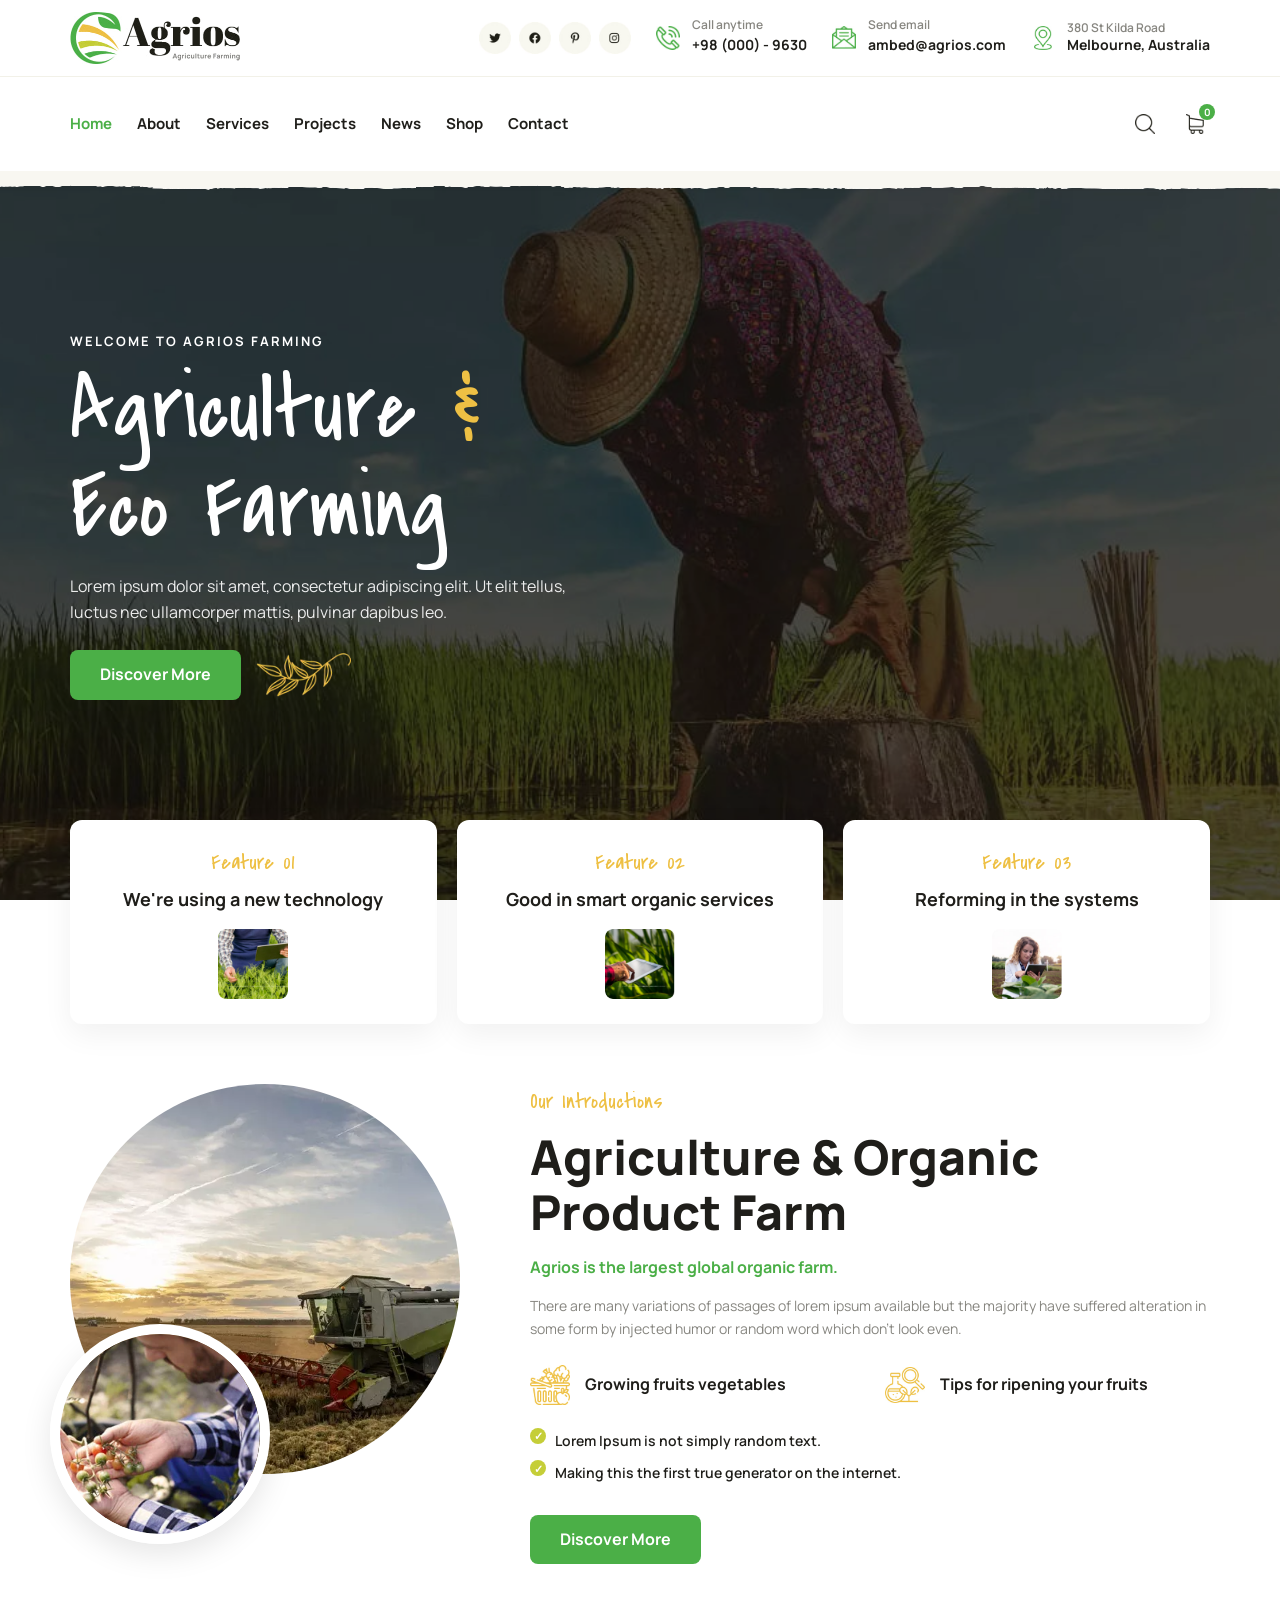
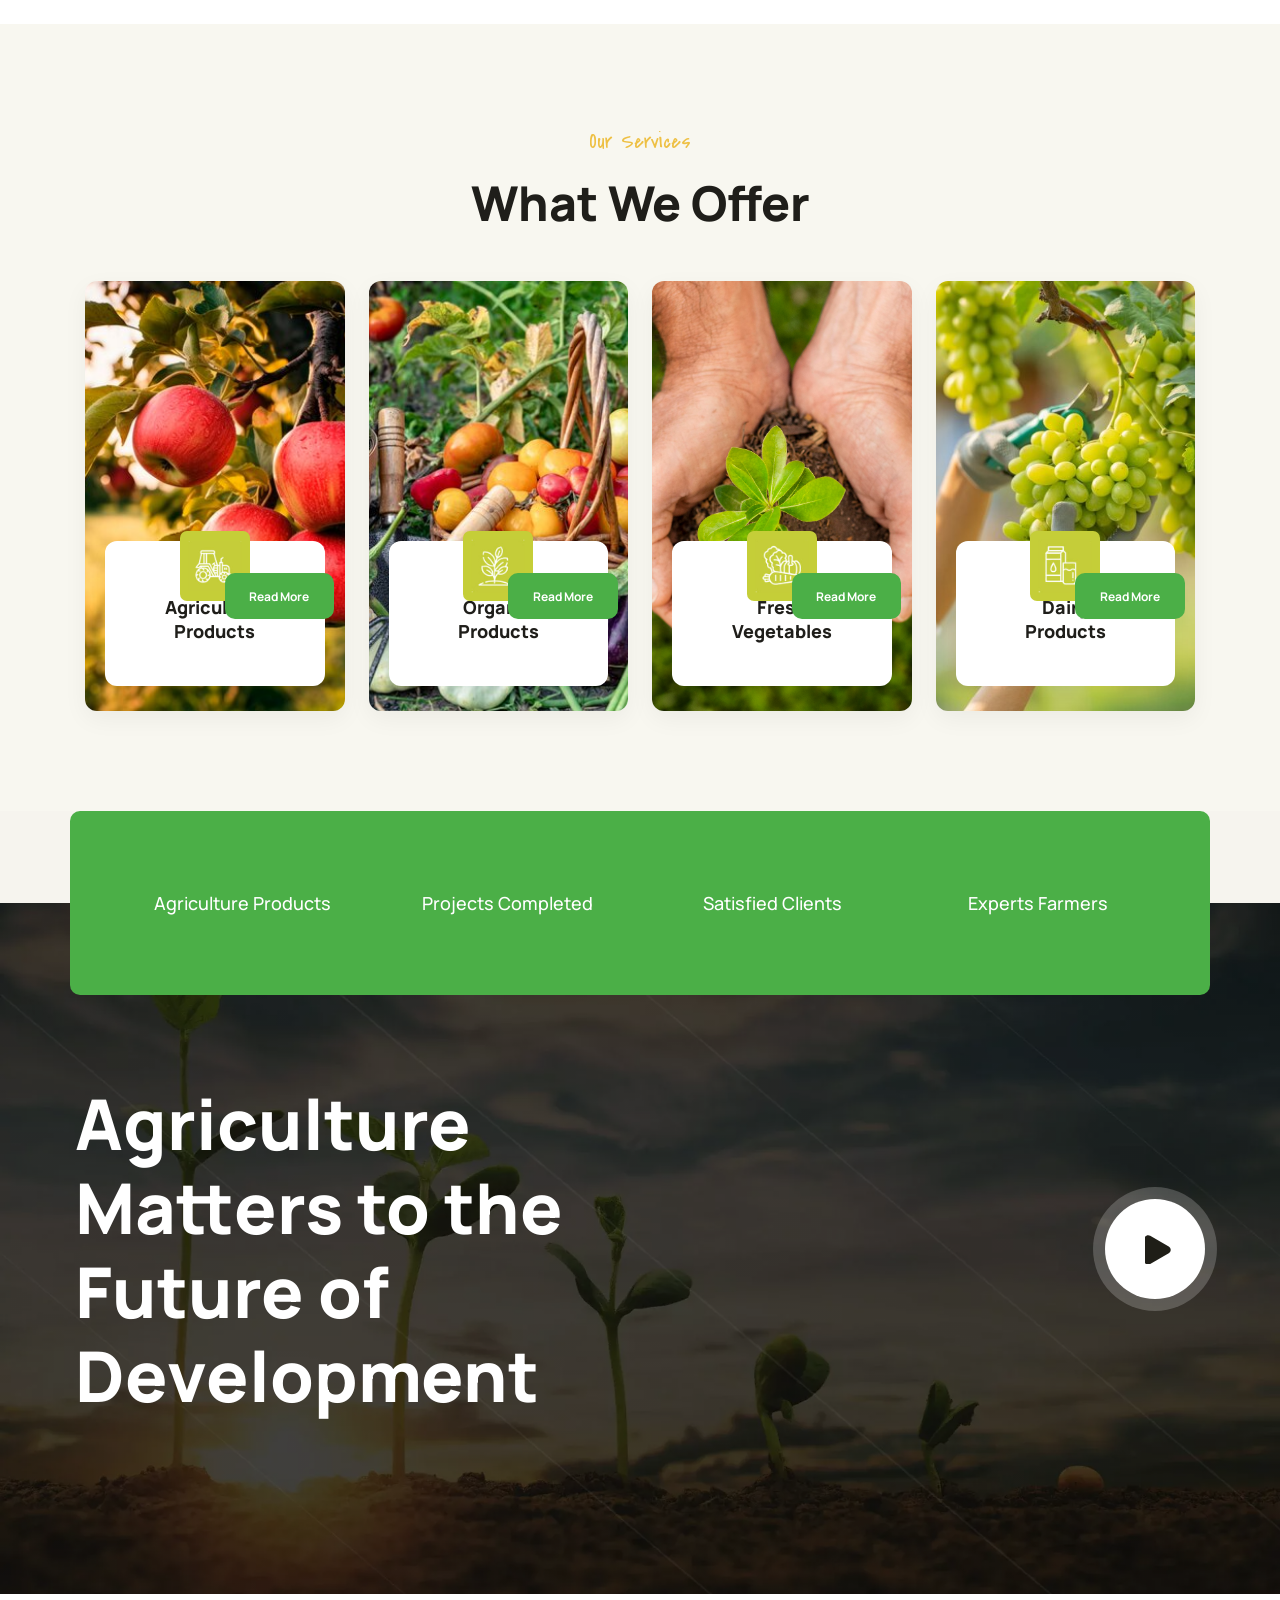
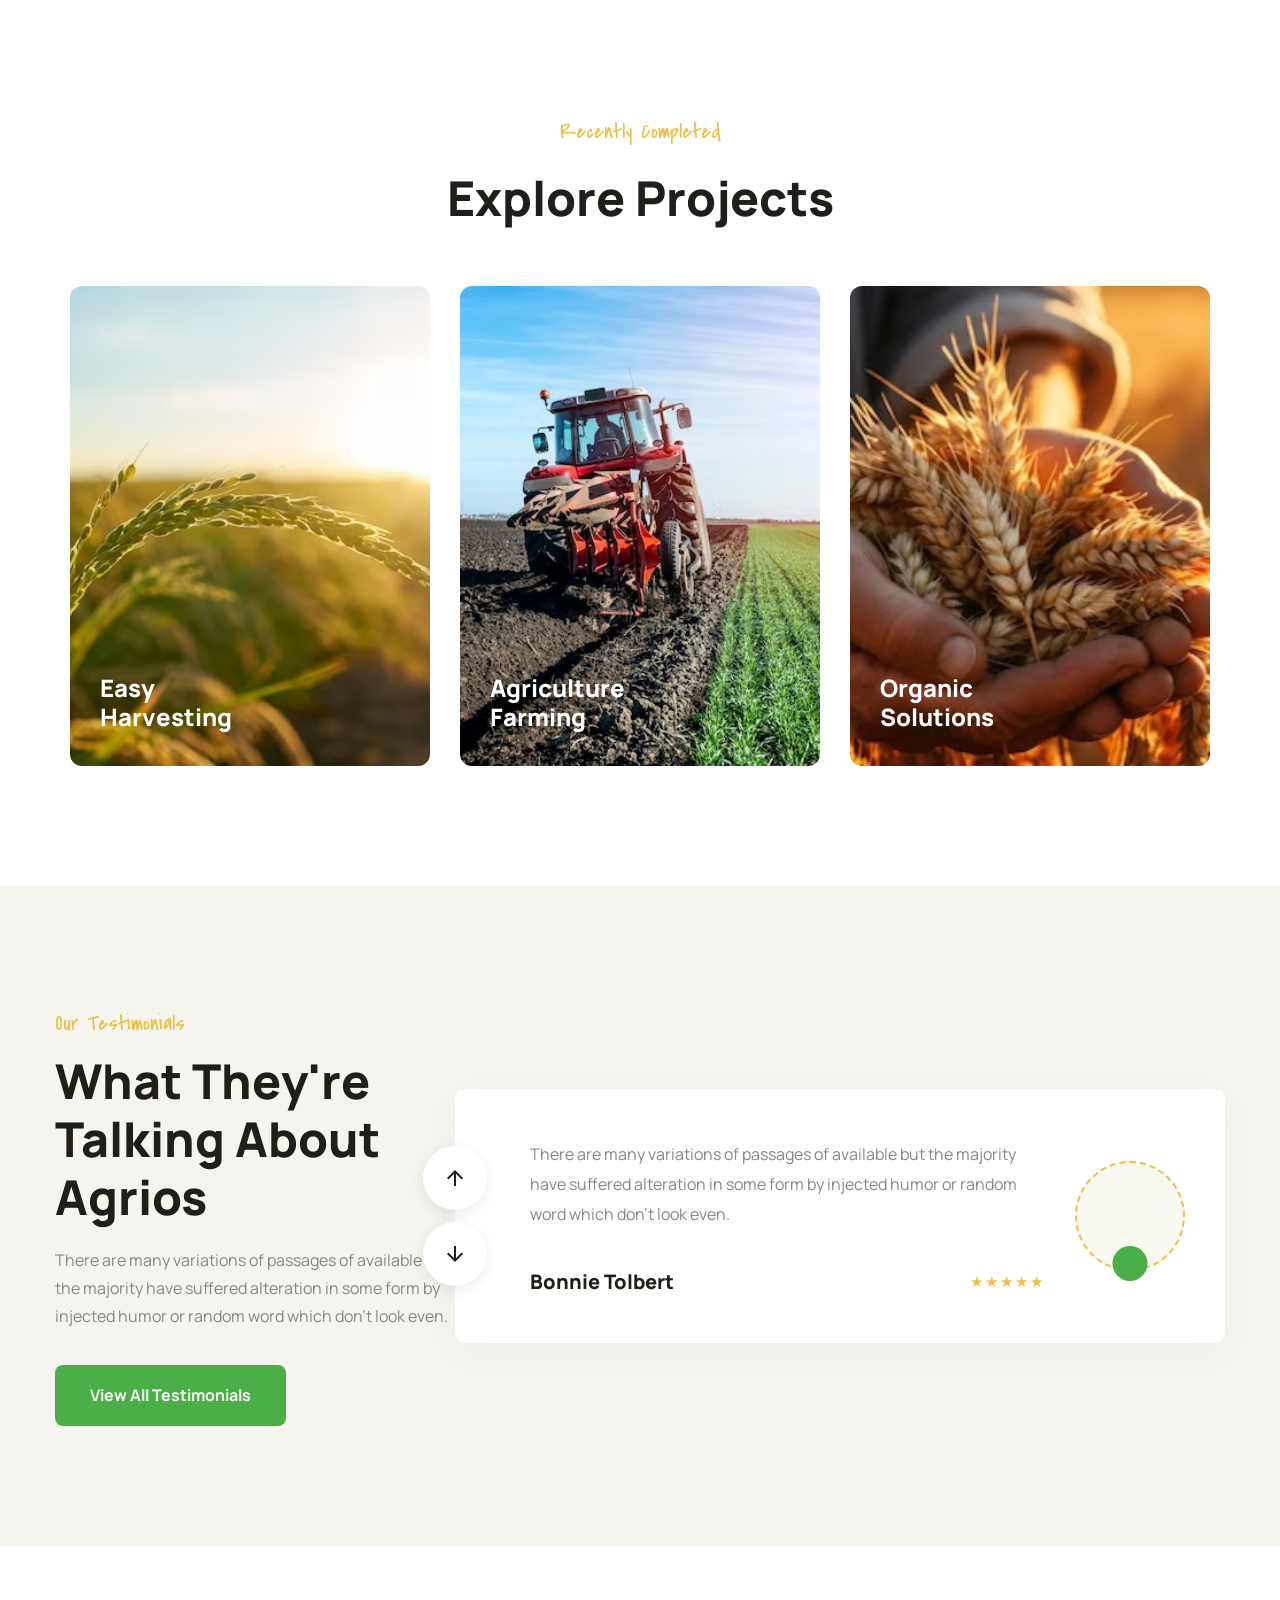
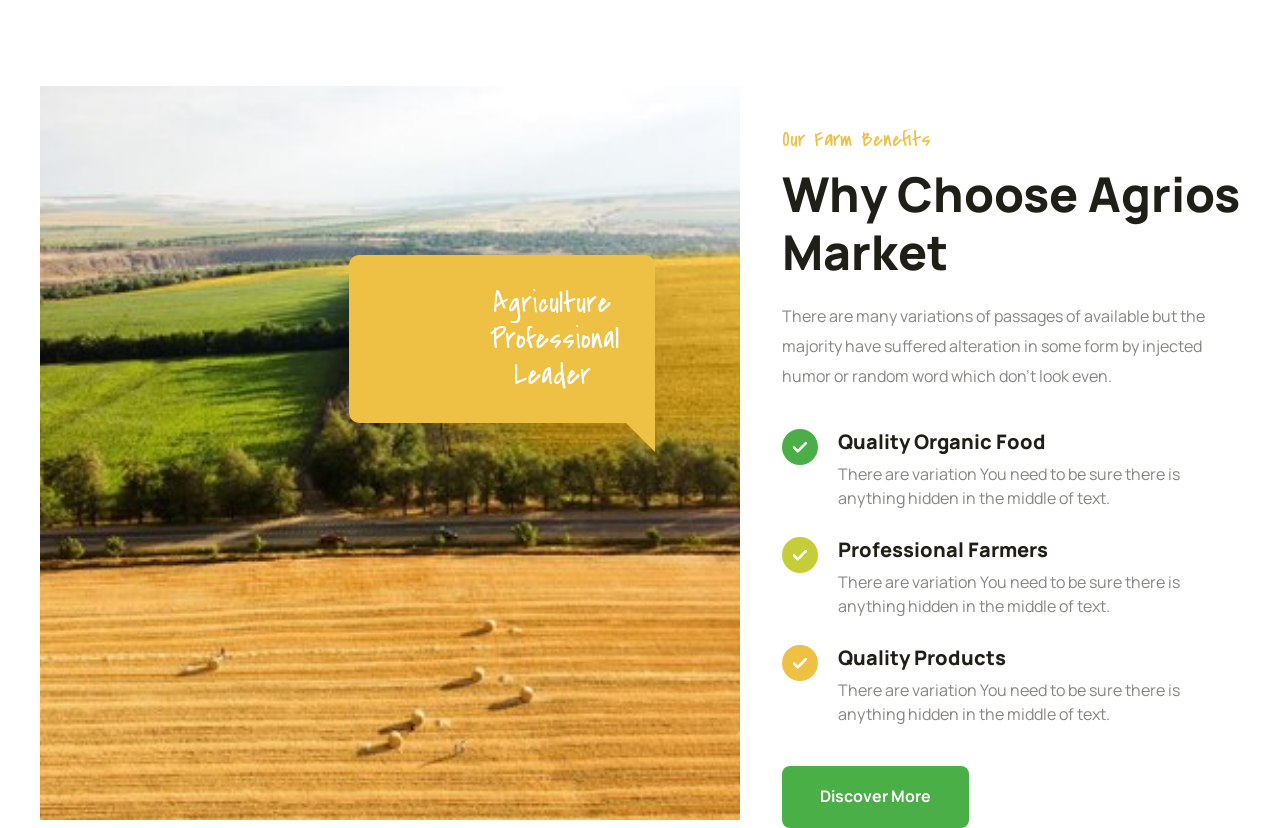
==== commit 96d04252: "fifth screen" ====
--- a/index.html
+++ b/index.html
@@ -331,6 +331,60 @@
                 </div>
 
             </div> </div> </div>
+            </section>
+<section class="why-choose-section">
+    <div class="why-choose-container">
+        
+        <div class="why-choose-image-block">
+            <img src="assets/images/icons/field.png" alt="Field" class="main-benefit-image">
+            
+            <div class="box-quote">
+                <p class="badge-text">Agriculture<br>Professional<br>Leader</p>
+            </div>
+        </div>
+
+        <div class="why-choose-content-block">
+            <span class="why-choose-subtitle">Our Farm Benefits</span>
+            <h2 class="why-choose-title">Why Choose Agrios Market</h2>
+            
+            <p class="why-choose-desc">
+                There are many variations of passages of available but the majority have suffered alteration in some form by injected humor or random word which don't look even.
+            </p>
+
+            <ul class="benefits-list">
+                <li class="benefit-item">
+                    <div class="benefit-icon icon-green">
+                        <svg width="14" height="11" viewBox="0 0 14 11" fill="none"><path d="M13 1L4.75 9.25L1 5.5" stroke="white" stroke-width="2.5" stroke-linecap="round" stroke-linejoin="round"/></svg>
+                    </div>
+                    <div class="benefit-text-wrapper">
+                        <h4 class="benefit-item-title">Quality Organic Food</h4>
+                        <p class="benefit-item-desc">There are variation You need to be sure there is anything hidden in the middle of text.</p>
+                    </div>
+                </li>
+                <li class="benefit-item">
+                    <div class="benefit-icon icon-light-green">
+                        <svg width="14" height="11" viewBox="0 0 14 11" fill="none"><path d="M13 1L4.75 9.25L1 5.5" stroke="white" stroke-width="2.5" stroke-linecap="round" stroke-linejoin="round"/></svg>
+                    </div>
+                    <div class="benefit-text-wrapper">
+                        <h4 class="benefit-item-title">Professional Farmers</h4>
+                        <p class="benefit-item-desc">There are variation You need to be sure there is anything hidden in the middle of text.</p>
+                    </div>
+                </li>
+                <li class="benefit-item">
+                    <div class="benefit-icon icon-orange">
+                        <svg width="14" height="11" viewBox="0 0 14 11" fill="none"><path d="M13 1L4.75 9.25L1 5.5" stroke="white" stroke-width="2.5" stroke-linecap="round" stroke-linejoin="round"/></svg>
+                    </div>
+                    <div class="benefit-text-wrapper">
+                        <h4 class="benefit-item-title">Quality Products</h4>
+                        <p class="benefit-item-desc">There are variation You need to be sure there is anything hidden in the middle of text.</p>
+                    </div>
+                </li>
+            </ul>
+
+            <a href="#" class="btn-discover-more">Discover More</a>
+        </div>
+
+    </div>
 </section>
     </main>
 
--- a/assets/css/style.css
+++ b/assets/css/style.css
@@ -791,9 +791,7 @@
         font-size: 90px;
     }
 }
-/* ==========================================================================
-    ВІДЕО ТА ЗЕЛЕНА ПЛАШКА 
-   ========================================================================== */
+/*    ВІДЕО ТА ЗЕЛЕНА ПЛАШКА  */
 
 /* Батьківський контейнер на всю ширину екрана */
 .video-section {
@@ -1307,4 +1305,305 @@
         transform: none;
         margin: 40px auto 0 auto;
     }
+}
+--------------------------------------
+/*  */
+.why-choose-section {
+    background-color: #ffffff !important; 
+    width: 100% !important;
+    margin-top: 0 !important; 
+    margin-bottom: 0 !important;
+    padding: 0 !important; 
+    box-sizing: border-box;
+    overflow: hidden;
+    display: block;
+}
+
+.why-choose-section::before {
+    content: '';
+    display: block;
+    width: 100%;
+    height: 140px; 
+    background-color: #ffffff !important;
+}
+
+.why-choose-section .why-choose-container {
+    width: 1200px;
+    height: 733.97px;
+    margin: 0 auto !important; 
+    display: flex;
+    flex-direction: row;
+    align-items: flex-start;
+    justify-content: space-between; 
+    box-sizing: border-box;
+    background-color: #ffffff !important;
+}
+
+/* фото і плашка */
+
+.why-choose-section .why-choose-image-block {
+    position: relative;
+    width: 699.98px;        
+    height: 733.97px;
+    flex-shrink: 0;
+    box-sizing: border-box;
+}
+
+.why-choose-section .main-benefit-image {
+    width: 100%;
+    height: 100%;
+    object-fit: cover;
+    display: block;
+}
+
+/* Жовта плашка на фото */
+.why-choose-section .box-quote {
+    position: absolute;
+    width: 306px;          
+    height: 168px;         
+    left: 308.98px;      
+    top: 168.83px;         
+    background: #EEC044;
+    border-radius: 10px 10px 0px 10px;
+    box-sizing: border-box;
+    z-index: 10;
+    box-shadow: 0px 10px 30px rgba(0, 0, 0, 0.05);
+    
+    display: flex;
+    align-items: center;
+    justify-content: flex-end; 
+    padding-right: 40px;       
+    padding-left: 20px;
+}
+
+/* Хвостик плашки */
+.why-choose-section .box-quote::after {
+    content: '';
+    box-sizing: border-box;
+    position: absolute;
+    width: 30px;
+    height: 30px;
+    right: 0px;
+    bottom: -29px;
+    border-style: solid;
+    border-width: 30px 0 0 30px;
+    border-color: #EEC044 transparent transparent transparent;
+}
+
+/* текст плашки */
+.why-choose-section .badge-text {
+    font-family: 'Covered By Your Grace', cursive;
+    font-weight: 400;
+    font-size: 30px;
+    line-height: 36px;
+    text-align: center; 
+    color: #FFFFFF;
+    margin: 0;
+        width: 125.02px;    
+    height: 108px;         
+    display: flex;
+    flex-direction: column;
+    justify-content: center;
+}
+
+.why-choose-section .why-choose-content-block {
+    width: 500.02px;        
+    height: 733.97px;       
+    flex-shrink: 0;
+    box-sizing: border-box;
+    padding-left: 41.64px;  
+    
+    display: flex;
+    flex-direction: column;
+    justify-content: flex-start;
+    background-color: #ffffff !important;
+}
+
+.why-choose-section .why-choose-subtitle {
+    font-family: 'Covered By Your Grace', cursive;
+    color: #EEC044;
+    font-size: 22px;
+    display: block;
+    margin-top: 35.7px;     
+    margin-bottom: 8px;
+}
+
+.why-choose-section .why-choose-title,
+.why-choose-section .why-choose-desc,
+.why-choose-section .benefits-list {
+    width: 458.38px;       
+    box-sizing: border-box;
+}
+
+.why-choose-section .why-choose-title {
+    font-family: 'Manrope', sans-serif;
+    font-style: normal;
+    font-weight: 800;
+    font-size: 48px;
+    line-height: 58px;
+    color: #1F1E17;
+    margin: 0 0 20px 0;
+}
+
+.why-choose-section .why-choose-desc {
+    font-family: 'Manrope', sans-serif;
+    font-size: 16px;
+    line-height: 30px;
+    color: #878680;
+    margin: 0 0 35px 0;
+}
+
+.why-choose-section .benefits-list {
+    list-style: none;
+    padding: 0;
+    margin: 0 0 40px 0;
+    display: flex;
+    flex-direction: column;
+    gap: 24px;
+}
+
+.why-choose-section .benefit-item {
+    display: flex;
+    gap: 20px;
+    align-items: flex-start;
+}
+
+.why-choose-section .benefit-icon {
+    width: 36px;
+    height: 36px;
+    border-radius: 50%;
+    display: flex;
+    justify-content: center;
+    align-items: center;
+    flex-shrink: 0;
+    margin-top: 3px;
+}
+
+.why-choose-section .icon-green { background-color: #4BAF47; }
+.why-choose-section .icon-light-green { background-color: #C5CE38; }
+.why-choose-section .icon-orange { background-color: #EEC044; }
+
+.why-choose-section .benefit-text-wrapper {
+    display: flex;
+    flex-direction: column;
+    gap: 4px;
+}
+
+.why-choose-section .benefit-item-title {
+    font-family: 'Manrope', sans-serif;
+    font-size: 20px;
+    font-weight: 800;
+    color: #1F1E17;
+    margin: 0;
+}
+
+.why-choose-section .benefit-item-desc {
+    font-family: 'Manrope', sans-serif;
+    font-size: 16px;
+    line-height: 24px;
+    color: #878680;
+    margin: 0;
+}
+
+.why-choose-section .btn-discover-more {
+    align-self: flex-start;
+    display: inline-block;
+    background-color: #4BAF47;
+    color: #ffffff;
+    font-family: 'Manrope', sans-serif;
+    font-weight: 700;
+    font-size: 16px;
+    padding: 18px 38px;
+    border-radius: 8px;
+    text-decoration: none;
+    transition: background 0.3s ease;
+    margin-top: auto;      
+    margin-bottom: 5px;
+}
+
+.why-choose-section .btn-discover-more:hover {
+    background-color: #3e9c3a;
+}
+
+/* АДАПТИВНІ СТИЛІ  */
+
+@media (max-width: 1220px) {
+    .why-choose-section::before {
+        display: none !important;
+    }
+
+    .why-choose-section {
+        margin-top: 60px !important;
+        padding: 40px 0 !important;
+    }
+
+    .why-choose-section .why-choose-container {
+        width: 100%;
+        height: auto;
+        flex-direction: column;
+        align-items: center;
+        padding: 0 20px;
+    }
+    
+    .why-choose-section .why-choose-image-block {
+        width: 100%;
+        max-width: 699.98px;
+        height: auto;
+        aspect-ratio: 699.98 / 733.97;
+        margin-bottom: 40px;
+    }
+    
+    .why-choose-section .box-quote {
+        left: 50%;
+        top: 50%;
+        transform: translate(-50%, -50%);
+        justify-content: center;
+        padding: 20px;
+    }
+
+    .why-choose-section .why-choose-content-block {
+        width: 100%;
+        max-width: 699.98px;
+        height: auto;
+        padding-left: 0;    
+    }
+    
+    .why-choose-section .why-choose-subtitle {
+        margin-top: 0;
+    }
+    
+    .why-choose-section .why-choose-title, 
+    .why-choose-section .why-choose-desc, 
+    .why-choose-section .benefits-list {
+        width: 100%;        
+    }
+}
+
+@media (max-width: 576px) {
+    .why-choose-section .box-quote {
+        width: 240px;
+        height: 120px;
+        left: 50%;
+        top: auto;
+        bottom: 20px;
+        transform: translateX(-50%);
+        border-radius: 10px;
+    }
+    .why-choose-section .box-quote::after {
+        display: none;
+    }
+    .why-choose-section .badge-text {
+        font-size: 22px;
+        line-height: 26px;
+        width: 100%;
+        height: auto;
+    }
+    .why-choose-section .why-choose-title {
+        font-size: 32px; 
+        line-height: 40px;
+    }
+    .why-choose-section .btn-discover-more {
+        width: 100%;
+        text-align: center;
+    }
 }
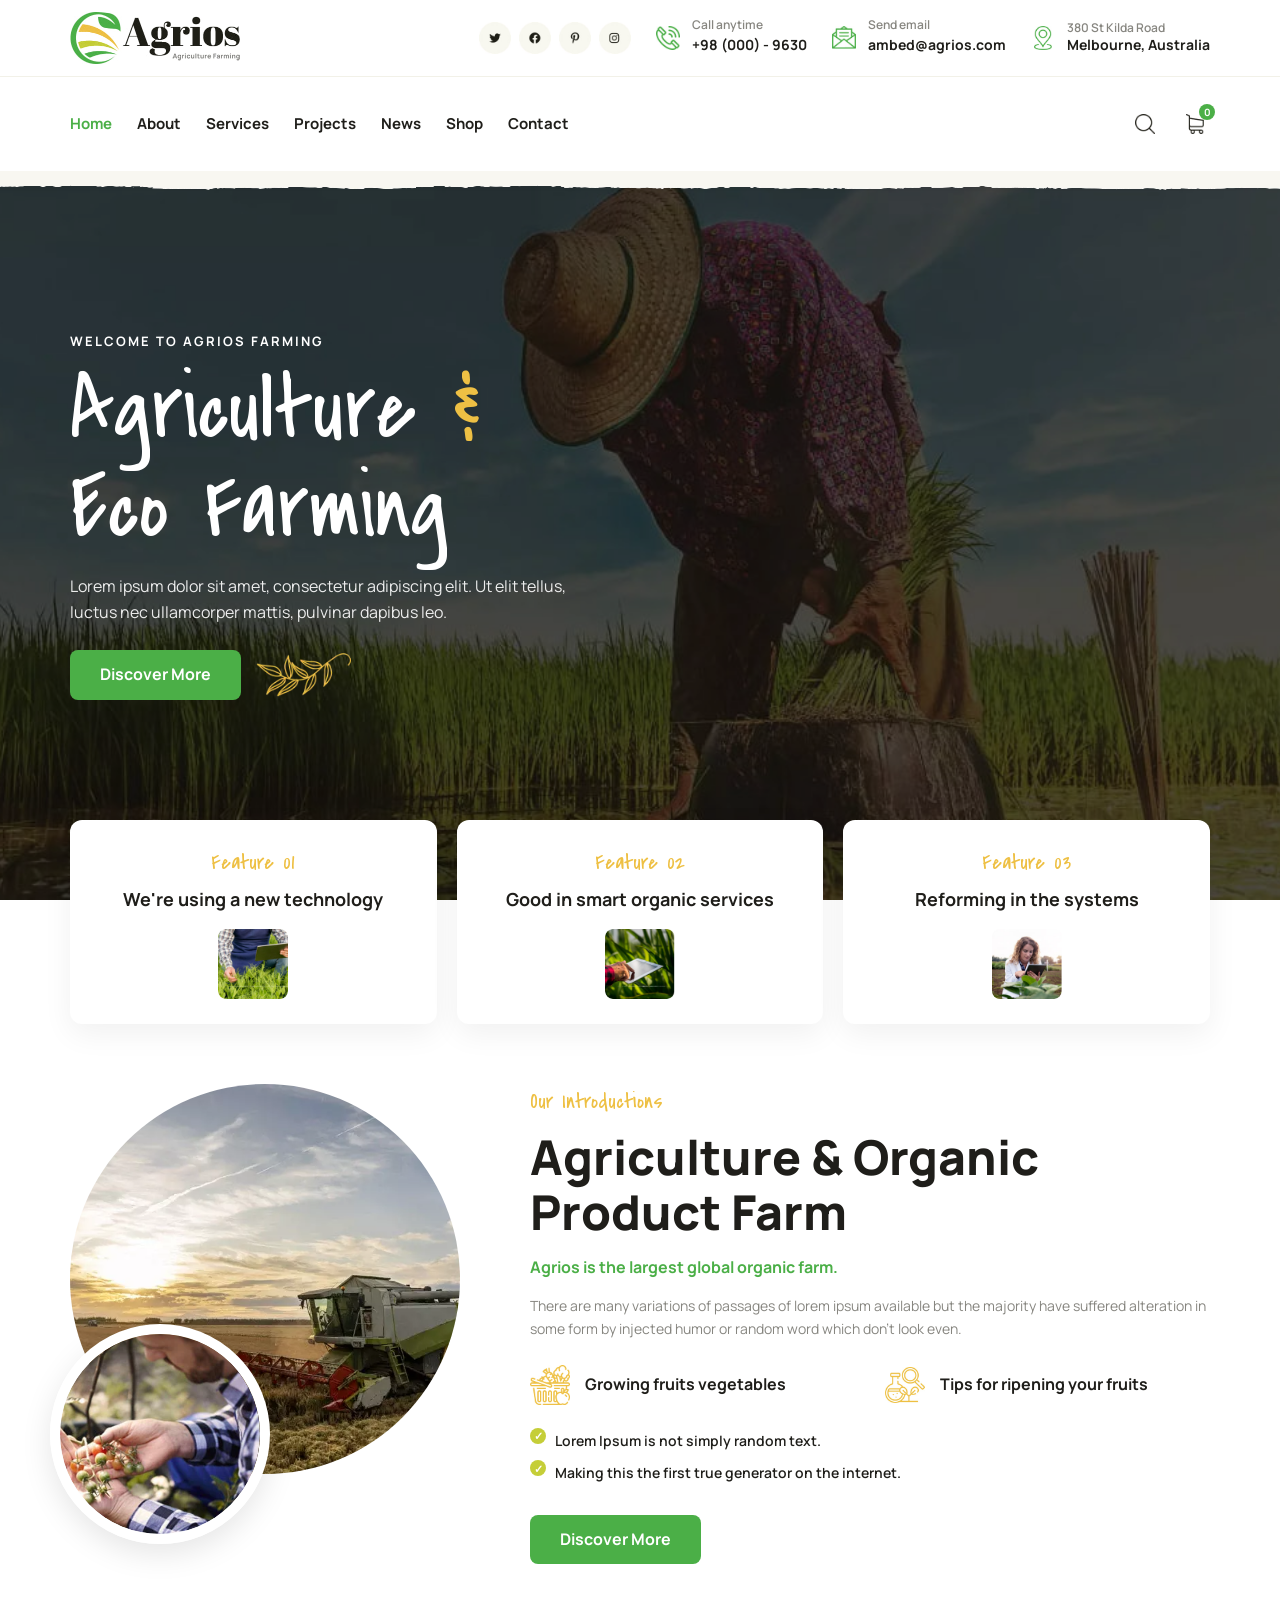
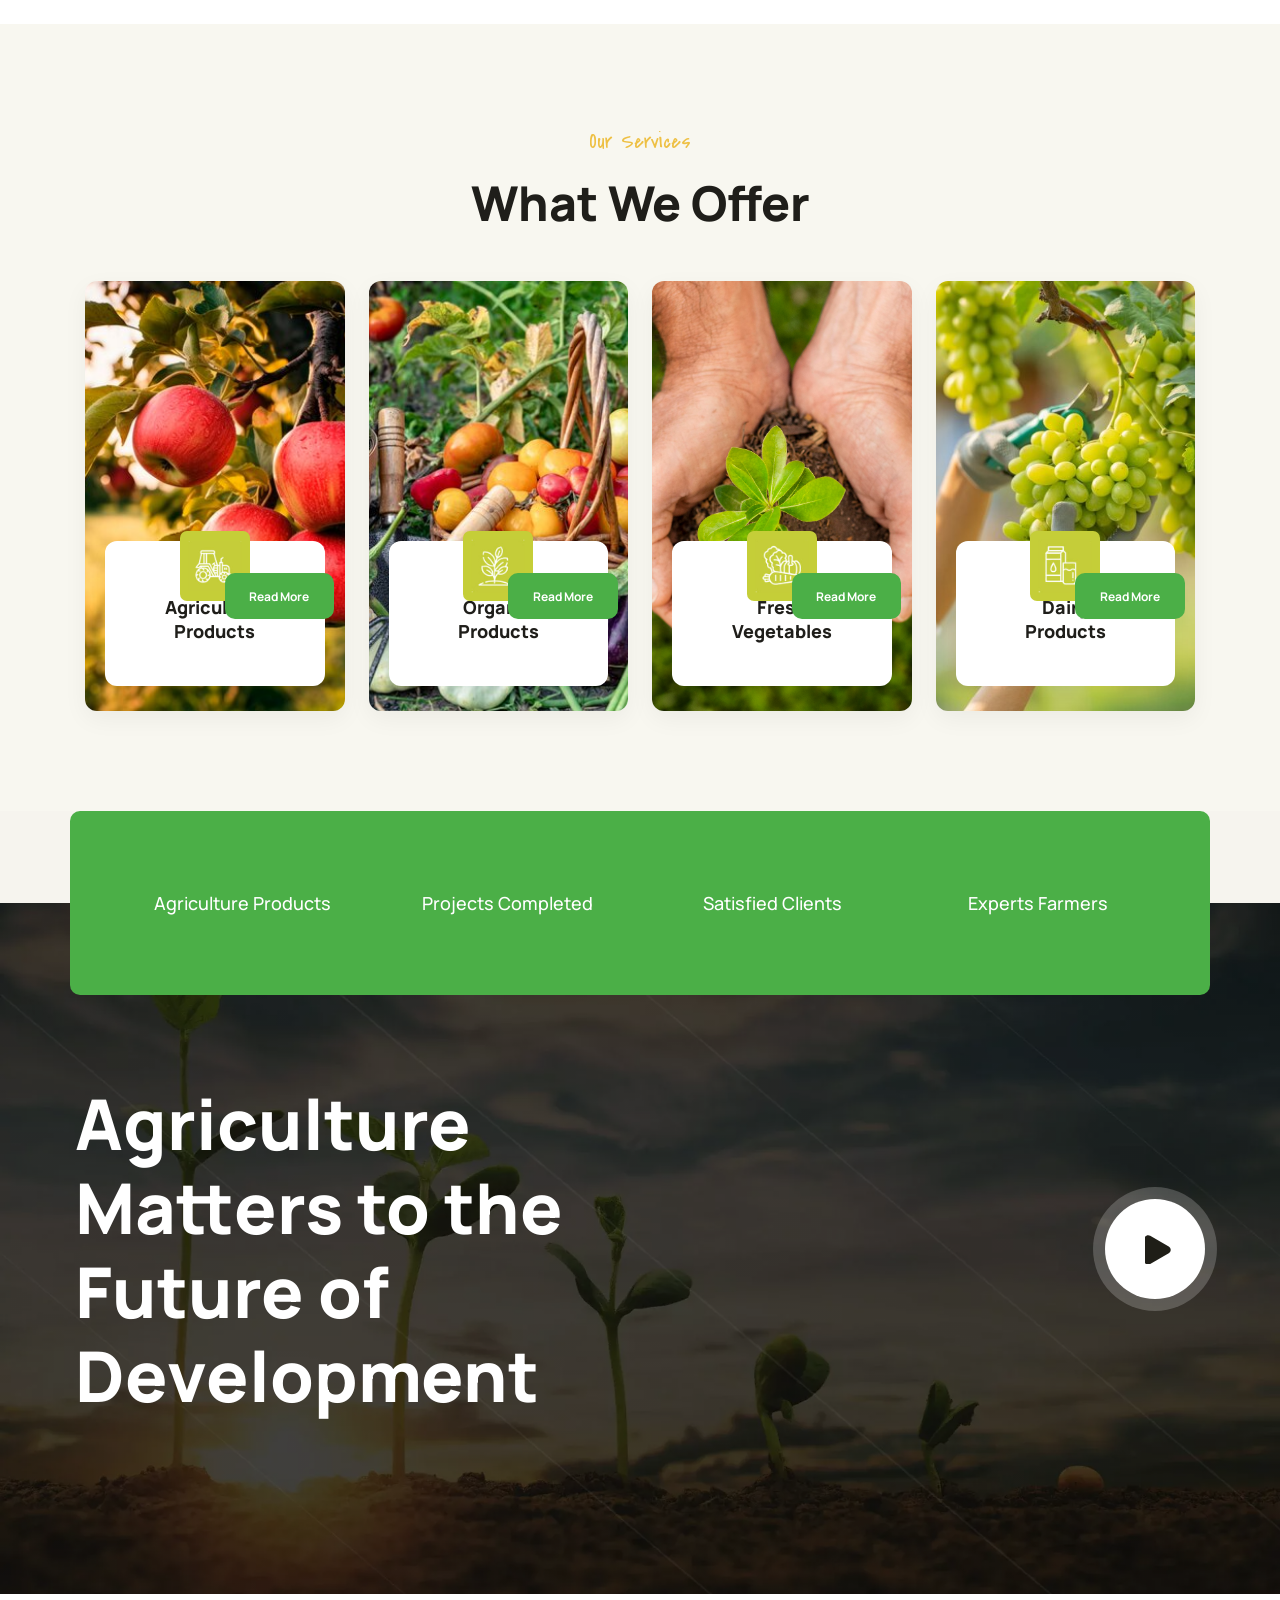
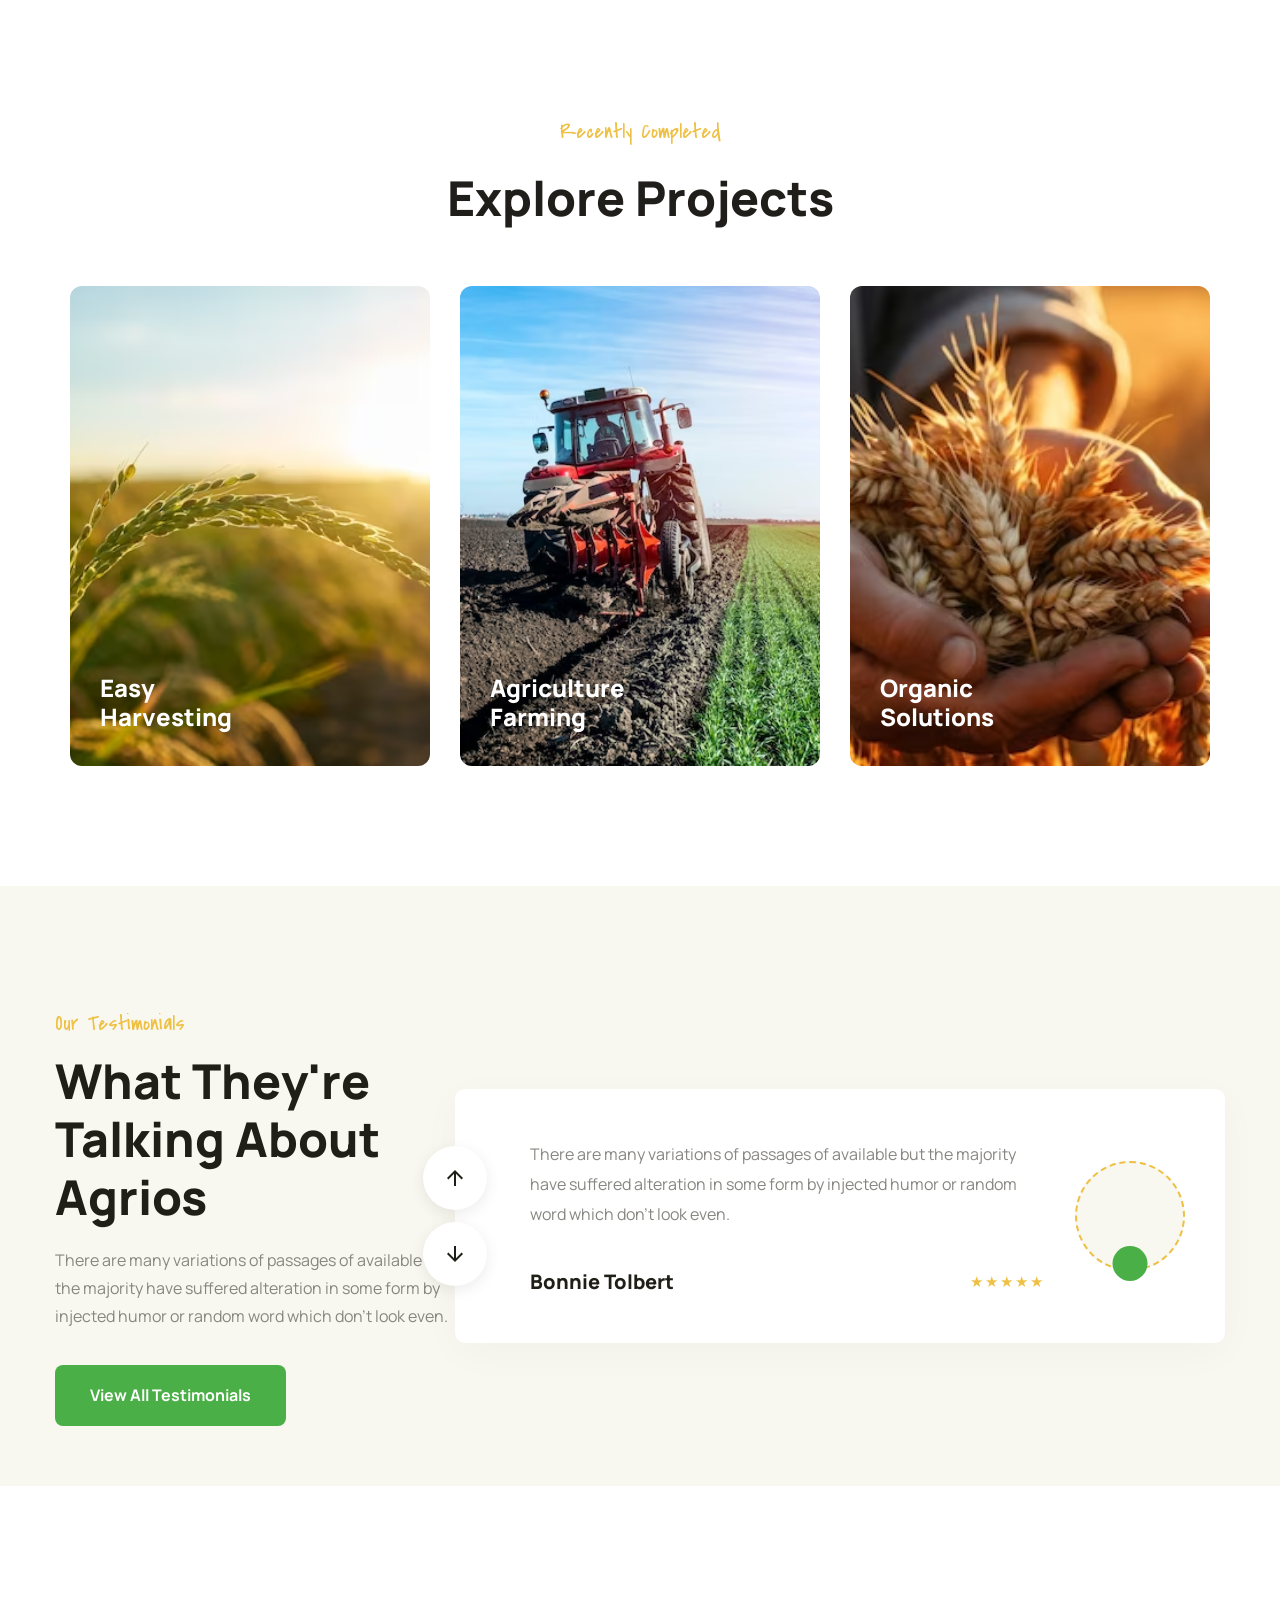
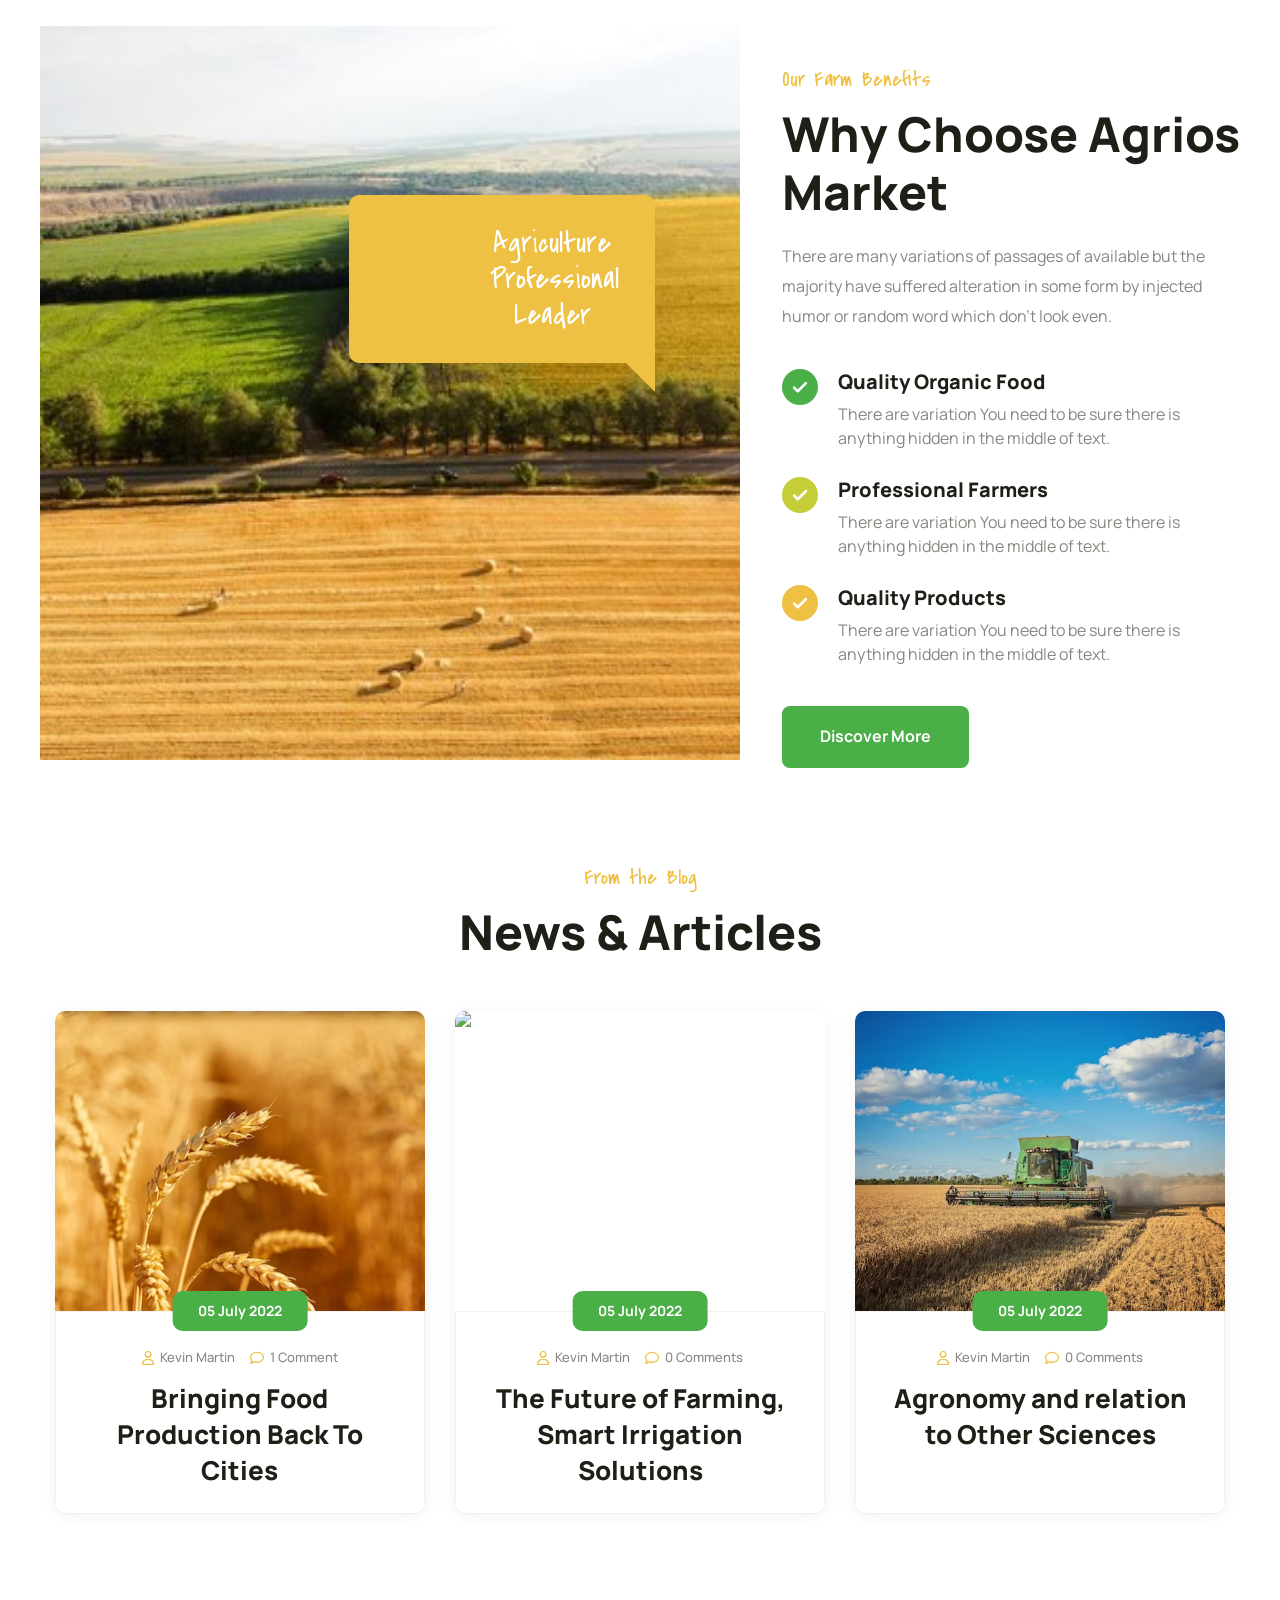
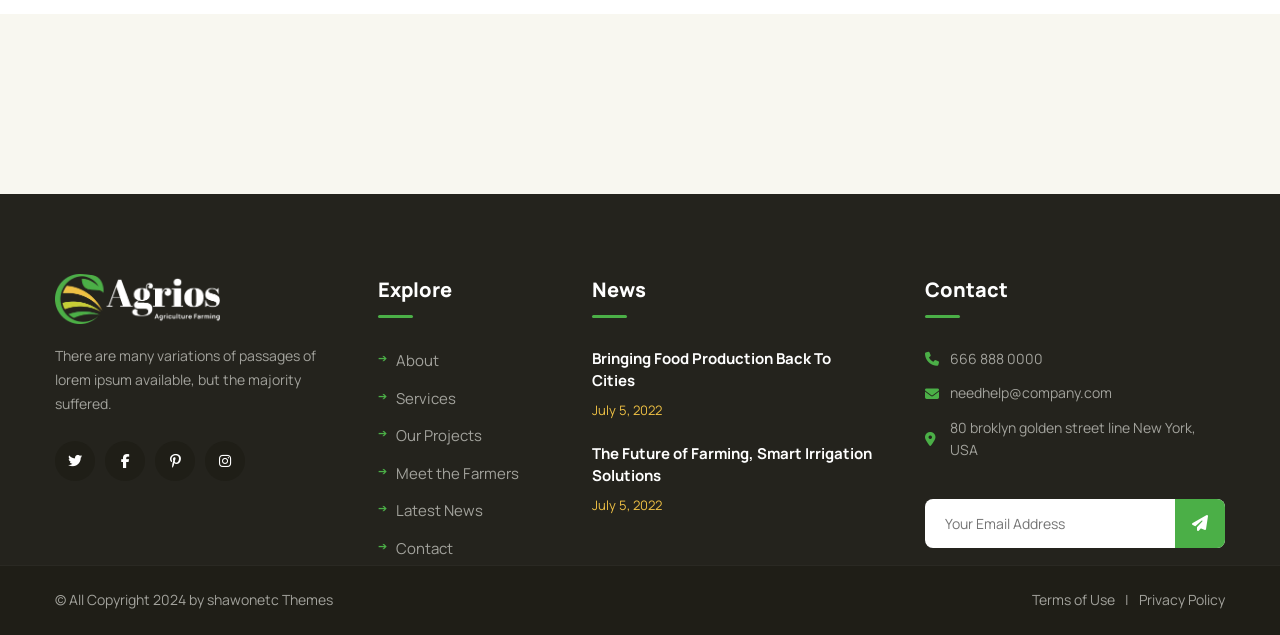
==== commit d39b4a16: "final" ====
--- a/index.html
+++ b/index.html
@@ -4,7 +4,7 @@
     <meta charset="UTF-8">
     <meta name="viewport" content="width=device-width, initial-scale=1.0">
     <title>Agrios - Agriculture Eco Farming</title>
-    
+    <link rel="stylesheet" href="https://cdnjs.cloudflare.com/ajax/libs/font-awesome/6.4.2/css/all.min.css">
     <link rel="preconnect" href="https://fonts.googleapis.com">
     <link rel="preconnect" href="https://fonts.gstatic.com" crossorigin>
     <link href="https://fonts.googleapis.com/css2?family=Covered+By+Your+Grace&family=Manrope:wght@400;600;700;800&display=swap" rel="stylesheet">
@@ -386,6 +386,141 @@
 
     </div>
 </section>
+
+
+
+
+<section class="news-section">
+    
+    <span class="news-subtitle">From the Blog</span>
+    <h2 class="news-title">News & Articles</h2>
+
+    <div class="news-container">
+        
+        <article class="news-card">
+            <span class="card-date">05 July 2022</span>
+            
+            <div class="card-image-wrapper">
+                <img src="assets/images/icons/foto1.png" alt="Bringing Food Production Back To Cities" class="news-card-image">
+            </div>
+            
+            <div class="card-content">
+                <div class="card-meta">
+                    <span class="meta-item"><i class="fa-regular fa-user"></i> Kevin Martin</span>
+                    <span class="meta-item"><i class="fa-regular fa-comment"></i> 1 Comment</span>
+                </div>
+                <h3 class="card-article-title">Bringing Food Production Back To Cities</h3>
+            </div>
+        </article>
+
+        <article class="news-card">
+            <span class="card-date">05 July 2022</span>
+            
+            <div class="card-image-wrapper">
+                <img src="" alt="   " class="news-card-image">
+            </div>
+            
+            <div class="card-content">
+                <div class="card-meta">
+                    <span class="meta-item"><i class="fa-regular fa-user"></i> Kevin Martin</span>
+                    <span class="meta-item"><i class="fa-regular fa-comment"></i> 0 Comments</span>
+                </div>
+                <h3 class="card-article-title">The Future of Farming, Smart Irrigation Solutions</h3>
+            </div>
+        </article>
+
+        <article class="news-card">
+            <span class="card-date">05 July 2022</span>
+            
+            <div class="card-image-wrapper">
+                <img src="assets/images/icons/foto3.png" alt="Agronomy and relation to Other Sciences" class="news-card-image">
+            </div>
+            
+            <div class="card-content">
+                <div class="card-meta">
+                    <span class="meta-item"><i class="fa-regular fa-user"></i> Kevin Martin</span>
+                    <span class="meta-item"><i class="fa-regular fa-comment"></i> 0 Comments</span>
+                </div>
+                <h3 class="card-article-title">Agronomy and relation to Other Sciences</h3>
+            </div>
+</article>
+
+    </div> <div class="news-bottom-space"></div>
+
+</section>
+<section class="testimonials-section">
+    <div class="testimonials-container">
+        
+        </div>
+</section>
+<footer class="main-footer">
+    <div class="footer-container">
+        
+        <div class="footer-column col-about">
+            <div class="footer-logo">
+                <img src="assets/images/icons/logo2.png" alt="Agrios Logo">
+            </div>
+            <p class="footer-text">
+                There are many variations of passages of lorem ipsum available, but the majority suffered.
+            </p>
+            <div class="footer-socials">
+                <a href="#"><i class="fa-brands fa-twitter"></i></a>
+                <a href="#"><i class="fa-brands fa-facebook-f"></i></a>
+                <a href="#"><i class="fa-brands fa-pinterest-p"></i></a>
+                <a href="#"><i class="fa-brands fa-instagram"></i></a>
+            </div>
+        </div>
+
+        <div class="footer-column col-explore">
+            <h3 class="footer-title">Explore</h3>
+            <ul class="footer-links">
+                <li><a href="#">About</a></li>
+                <li><a href="#">Services</a></li>
+                <li><a href="#">Our Projects</a></li>
+                <li><a href="#">Meet the Farmers</a></li>
+                <li><a href="#">Latest News</a></li>
+                <li><a href="#">Contact</a></li>
+            </ul>
+        </div>
+
+        <div class="footer-column col-news">
+            <h3 class="footer-title">News</h3>
+            <div class="footer-news-item">
+                <a href="#" class="news-item-title">Bringing Food Production Back To Cities</a>
+                <span class="news-item-date">July 5, 2022</span>
+            </div>
+            <div class="footer-news-item">
+                <a href="#" class="news-item-title">The Future of Farming, Smart Irrigation Solutions</a>
+                <span class="news-item-date">July 5, 2022</span>
+            </div>
+        </div>
+
+        <div class="footer-column col-contact">
+            <h3 class="footer-title">Contact</h3>
+            <div class="contact-info">
+                <p><i class="fa-solid fa-phone"></i> 666 888 0000</p>
+                <p><i class="fa-solid fa-envelope"></i> needhelp@company.com</p>
+                <p><i class="fa-solid fa-location-dot"></i> 80 broklyn golden street line New York, USA</p>
+            </div>
+            <form class="footer-subscribe-form">
+                <input type="email" placeholder="Your Email Address" required>
+                <button type="submit"><i class="fa-solid fa-paper-plane"></i></button>
+            </form>
+        </div>
+
+    </div>
+
+    <div class="footer-bottom">
+        <div class="footer-bottom-container">
+            <p class="copyright">© All Copyright 2024 by shawonetc Themes</p>
+            <div class="bottom-links">
+                <a href="#">Terms of Use</a>
+                <span>|</span>
+                <a href="#">Privacy Policy</a>
+            </div>
+        </div>
+    </div>
+</footer>
     </main>
 
     <script src="assets/js/main.js"></script>
--- a/assets/css/style.css
+++ b/assets/css/style.css
@@ -1606,4 +1606,496 @@
         width: 100%;
         text-align: center;
     }
+}
+/* секція відгуків */
+/* ==========================================================================
+   СЕКЦІЯ ВІДГУКІВ (TESTIMONIALS) — БЕЗ ДІРОК
+   ========================================================================== */
+.testimonials-section {
+    background-color: #F8F7F0 !important; 
+    padding-bottom: 60px !important;      
+    margin-bottom: 0 !important;          
+    box-sizing: border-box;
+    width: 100% !important;
+    display: flex;
+    flex-direction: column;
+    align-items: center;                   
+}
+
+/* ==========================================================================
+   СЕКЦІЯ НОВИН (NEWS & ARTICLES) — ПОВНЕ ОНОВЛЕННЯ
+   ========================================================================== */
+.news-section {
+    background-color: #ffffff !important;
+    width: 100% !important;
+    margin-top: 0 !important; 
+    margin-bottom: 0 !important;
+    padding-top: 100px !important;          
+    padding-bottom: 100px !important; /* Повертаємо відступ знизу замість бежевої штуки */
+    box-sizing: border-box;
+    display: flex;
+    flex-direction: column;
+    align-items: center;                   
+}
+
+.news-section .news-subtitle {
+    font-family: 'Covered By Your Grace', cursive;
+    color: #EEC044;
+    font-size: 22px;
+    margin-bottom: 8px;
+    display: block;
+    text-align: center;
+}
+
+.news-section .news-title {
+    font-family: 'Manrope', sans-serif;
+    font-weight: 800;
+    font-size: 48px;
+    line-height: 58px;
+    color: #1F1E17;
+    margin: 0 0 50px 0;
+    text-align: center;
+}
+
+.news-section .news-container {
+    width: 1170px;                                                 
+    display: flex;
+    flex-direction: row;
+    justify-content: space-between;
+    align-items: stretch; /* Картки будуть однакової висоти */
+    box-sizing: border-box;
+}
+
+.news-section .news-card {
+    width: 369.98px;
+    background: #FFFFFF;
+    border-radius: 10px;
+    box-shadow: 0px 2px 14px rgba(0, 0, 0, 0.05); 
+    box-sizing: border-box;
+    display: flex;
+    flex-direction: column;
+    position: relative; 
+    overflow: visible;                                     
+}
+
+.news-section .card-image-wrapper {
+    width: 100%;
+    height: 299.98px;                                      
+    border-radius: 10px 10px 0 0;
+    overflow: hidden;    
+    position: relative; /* База для дати всередині картинки */
+}
+
+.news-section .news-card-image {
+    width: 100%;
+    height: 100%;
+    object-fit: cover;
+    display: block;
+}
+
+.news-section .card-content {
+    width: 100%;
+    background: #FFFFFF;
+    border: 1px solid rgba(0, 0, 0, 0.05);  
+    border-radius: 0 0 10px 10px;
+    padding: 35px 25px 25px 25px;         
+    box-sizing: border-box;
+    display: flex;
+    flex-direction: column;
+    flex-grow: 1; /* Рівняє контент по висоті */
+}
+
+/* ДЕСКТОПНЕ ПОЗИЦІОНУВАННЯ ДАТИ */
+.news-section .card-date {
+    position: absolute;
+    z-index: 10;
+    width: 134.77px;       
+    height: 40px;
+    background: #4BAF47;
+    border-radius: 10px;   
+    
+    top: 280px; /* Чітко на межі для великих екранів */           
+    left: 50%;
+    transform: translateX(-50%); 
+    
+    font-family: 'Manrope', sans-serif;
+    font-weight: 700;
+    font-size: 14px;
+    line-height: 40px;      
+    color: #FFFFFF;
+    text-align: center;
+    box-sizing: border-box;
+}
+
+.news-section .card-meta {
+    display: flex;
+    justify-content: center;               
+    gap: 15px;
+    margin-bottom: 12px;
+}
+
+.news-section .meta-item {
+    font-family: 'Manrope', sans-serif;
+    font-size: 13px;
+    color: #878680;                                
+    font-weight: 500;
+    display: flex;
+    align-items: center;                
+}
+
+.news-section .meta-item i {
+    color: #EEC044;                               
+    margin-right: 6px;                                     
+    font-size: 14px;                                       
+}
+
+.news-section .card-article-title {
+    font-family: 'Manrope', sans-serif;
+    font-weight: 800;
+    font-size: 26px;
+    line-height: 36px;
+    color: #1F1E17;
+    margin: 0;
+    text-align: center;
+}
+
+/* ПОЛНЕ ВИДАЛЕННЯ БЕЖЕВОЇ СМУЖКИ */
+.news-section .news-bottom-space {
+    display: none !important;
+}
+
+/* ==========================================================================
+   АДАПТИВНІ СТИЛІ (МЕДІА-ЗАПИТИ) — ПОВНИЙ ФІКС
+   ========================================================================== */
+
+@media (max-width: 1200px) {
+    .news-section .news-container {
+        width: 100%;
+        padding: 0 20px;
+        flex-direction: column;            
+        align-items: center;
+        gap: 50px;                                        
+    }
+}
+
+@media (max-width: 576px) {
+    .news-section {
+        padding-top: 60px !important;
+        padding-bottom: 60px !important; 
+    }
+
+    .news-section .news-title {
+        font-size: 32px;
+        line-height: 40px;
+        margin-bottom: 35px;
+    }
+    
+    .news-section .news-card {
+        width: 100%;
+        max-width: 369.98px;                
+    }
+
+    .news-section .card-image-wrapper {
+        height: 230px; /* Фіксуємо висоту картинки на мобільних */
+    }
+
+    /* ПЕРЕНОСИМО ДАТУ ВСЕРЕДИНУ КАРТИНКИ НА МОБІЛЬНИХ (ЩОБ НЕ ПЕРЕКРИВАЛА ТЕКСТ) */
+    .news-section .card-date {
+        top: 15px !important; /* Акуратно згори картинки */
+        left: 15px !important; /* Зліва */
+        transform: none !important; /* Скидаємо центрування */
+        width: 120px;
+        height: 35px;
+        line-height: 35px;
+        font-size: 12px;
+    }
+
+    .news-section .card-content {
+        padding-top: 25px; /* Зменшуємо відступ, бо дата більше не заважає */
+    }
+
+    .news-section .card-article-title {
+        font-size: 22px;
+        line-height: 30px;
+    }
+}
+/*футер*/
+
+.main-footer {
+    background-color: #24231D !important;   
+    color: #A2A29C;                       
+    font-family: 'Manrope', sans-serif;
+    width: 100% !important;
+    box-sizing: border-box;
+    position: relative;                   
+    display: flex;
+    flex-direction: column;
+    align-items: center;
+    height: 441px;                       
+    padding-top: 80px;                    
+}
+
+.footer-container {
+    width: 1170px;
+    display: flex;
+    flex-direction: row;
+    justify-content: space-between;
+    align-items: flex-start;
+    box-sizing: border-box;
+}
+
+.footer-column {
+    display: flex;
+    flex-direction: column;
+}
+
+.col-about   { width: 270px; }
+.col-explore { width: 160px; }
+.col-news    { width: 280px; }
+.col-contact { width: 300px; }
+
+.footer-title {
+    font-size: 20px;
+    font-weight: 800;
+    color: #FFFFFF;
+    margin: 0 0 30px 0;
+    position: relative;
+    padding-bottom: 12px;
+}
+
+.footer-title::after {
+    content: '';
+    position: absolute;
+    left: 0;
+    bottom: 0;
+    width: 35px;
+    height: 3px;
+    background-color: #4BAF47;             
+    border-radius: 2px;
+}
+.footer-logo img {
+    max-height: 50px;
+    margin-bottom: 20px;
+    display: block;
+}
+
+.footer-text {
+    font-size: 14px;
+    line-height: 24px;
+    margin: 0 0 25px 0;
+}
+
+.footer-socials {
+    display: flex;
+    gap: 10px;
+}
+
+.footer-socials a {
+    width: 40px;
+    height: 40px;
+    background-color: #1F1E17;             
+    color: #FFFFFF;
+    border-radius: 50%;
+    display: flex;
+    justify-content: center;
+    align-items: center;
+    text-decoration: none;
+    font-size: 14px;
+    transition: background 0.3s ease, color 0.3s ease;
+}
+
+.footer-socials a:hover {
+    background-color: #4BAF47;            
+}
+
+.footer-links {
+    list-style: none;
+    padding: 0;
+    margin: 0;
+}
+
+.footer-links li {
+    margin-bottom: 12px;
+    position: relative;
+    padding-left: 18px;
+}
+
+.footer-links li::before {
+    content: '➔';
+    position: absolute;
+    left: 0;
+    color: #4BAF47;
+    font-size: 11px;
+    top: 1px;
+}
+
+.footer-links a {
+    color: #A2A29C;
+    text-decoration: none;
+    font-size: 15px;
+    transition: color 0.3s ease;
+}
+
+.footer-links a:hover {
+    color: #4BAF47;
+}
+
+.footer-news-item {
+    margin-bottom: 20px;
+}
+
+.news-item-title {
+    color: #FFFFFF;
+    text-decoration: none;
+    font-size: 15px;
+    font-weight: 700;
+    line-height: 22px;
+    display: block;
+    margin-bottom: 5px;
+    transition: color 0.3s ease;
+}
+
+.news-item-title:hover {
+    color: #4BAF47;
+}
+
+.news-item-date {
+    font-size: 13px;
+    color: #EEC044;                       
+}
+
+.contact-info p {
+    font-size: 14px;
+    margin: 0 0 12px 0;
+    display: flex;
+    align-items: center;
+}
+
+.contact-info i {
+    color: #4BAF47;                         
+    margin-right: 10px;
+    font-size: 14px;
+    width: 15px;
+}
+.footer-subscribe-form {
+    display: flex;
+    margin-top: 25px;
+    width: 100%;
+    position: relative;
+}
+
+.footer-subscribe-form input {
+    width: 100%;
+    background-color: #FFFFFF;
+    border: none;
+    outline: none;
+    padding: 15px 60px 15px 20px;
+    border-radius: 8px;
+    font-family: 'Manrope', sans-serif;
+    font-size: 14px;
+    color: #1F1E17;
+}
+
+.footer-subscribe-form button {
+    position: absolute;
+    right: 0;
+    top: 0;
+    height: 100%;
+    width: 50px;
+    background-color: #4BAF47;
+    color: #FFFFFF;
+    border: none;
+    border-radius: 0 8px 8px 0;
+    cursor: pointer;
+    font-size: 16px;
+    transition: background 0.3s ease;
+    display: flex;
+    justify-content: center;
+    align-items: center;
+}
+
+.footer-subscribe-form button:hover {
+    background-color: #3e9c3a;
+}
+
+.footer-bottom {
+    width: 100% !important;
+    background-color: #1F1E17 !important;   
+    height: 70px;                         
+    border-top: 1px solid rgba(255, 255, 255, 0.05);
+    position: absolute;
+    bottom: 0;
+    left: 0;
+    display: flex;
+    justify-content: center;
+    align-items: center;
+    box-sizing: border-box;
+}
+
+.footer-bottom-container {
+    width: 1170px;
+    display: flex;
+    justify-content: space-between;
+    align-items: center;
+    box-sizing: border-box;
+}
+
+.copyright {
+    font-size: 14px;
+    margin: 0;
+}
+
+.bottom-links {
+    display: flex;
+    gap: 10px;
+    font-size: 14px;
+}
+
+.bottom-links a {
+    color: #A2A29C;
+    text-decoration: none;
+    transition: color 0.3s ease;
+}
+
+.bottom-links a:hover {
+    color: #4BAF47;
+}
+
+/* адаптивність*/
+
+@media (max-width: 1200px) {
+    .main-footer {
+        height: auto;                    
+        padding-bottom: 110px;           
+    }
+    .footer-container, .footer-bottom-container {
+        width: 100%;
+        padding-left: 20px;
+        padding-right: 20px;
+    }
+    .footer-container {
+        flex-wrap: wrap;
+        gap: 40px;
+    }
+    .footer-column {
+        width: calc(50% - 20px) !important; 
+    }
+}
+
+@media (max-width: 576px) {
+    .main-footer {
+        padding-bottom: 130px;
+    }
+    .footer-column {
+        width: 100% !important;            
+    }
+    .footer-bottom {
+        height: auto;                    
+        padding: 20px 0;
+    }
+    .footer-bottom-container {
+        flex-direction: column;          
+        gap: 12px;
+        text-align: center;
+    }
 }
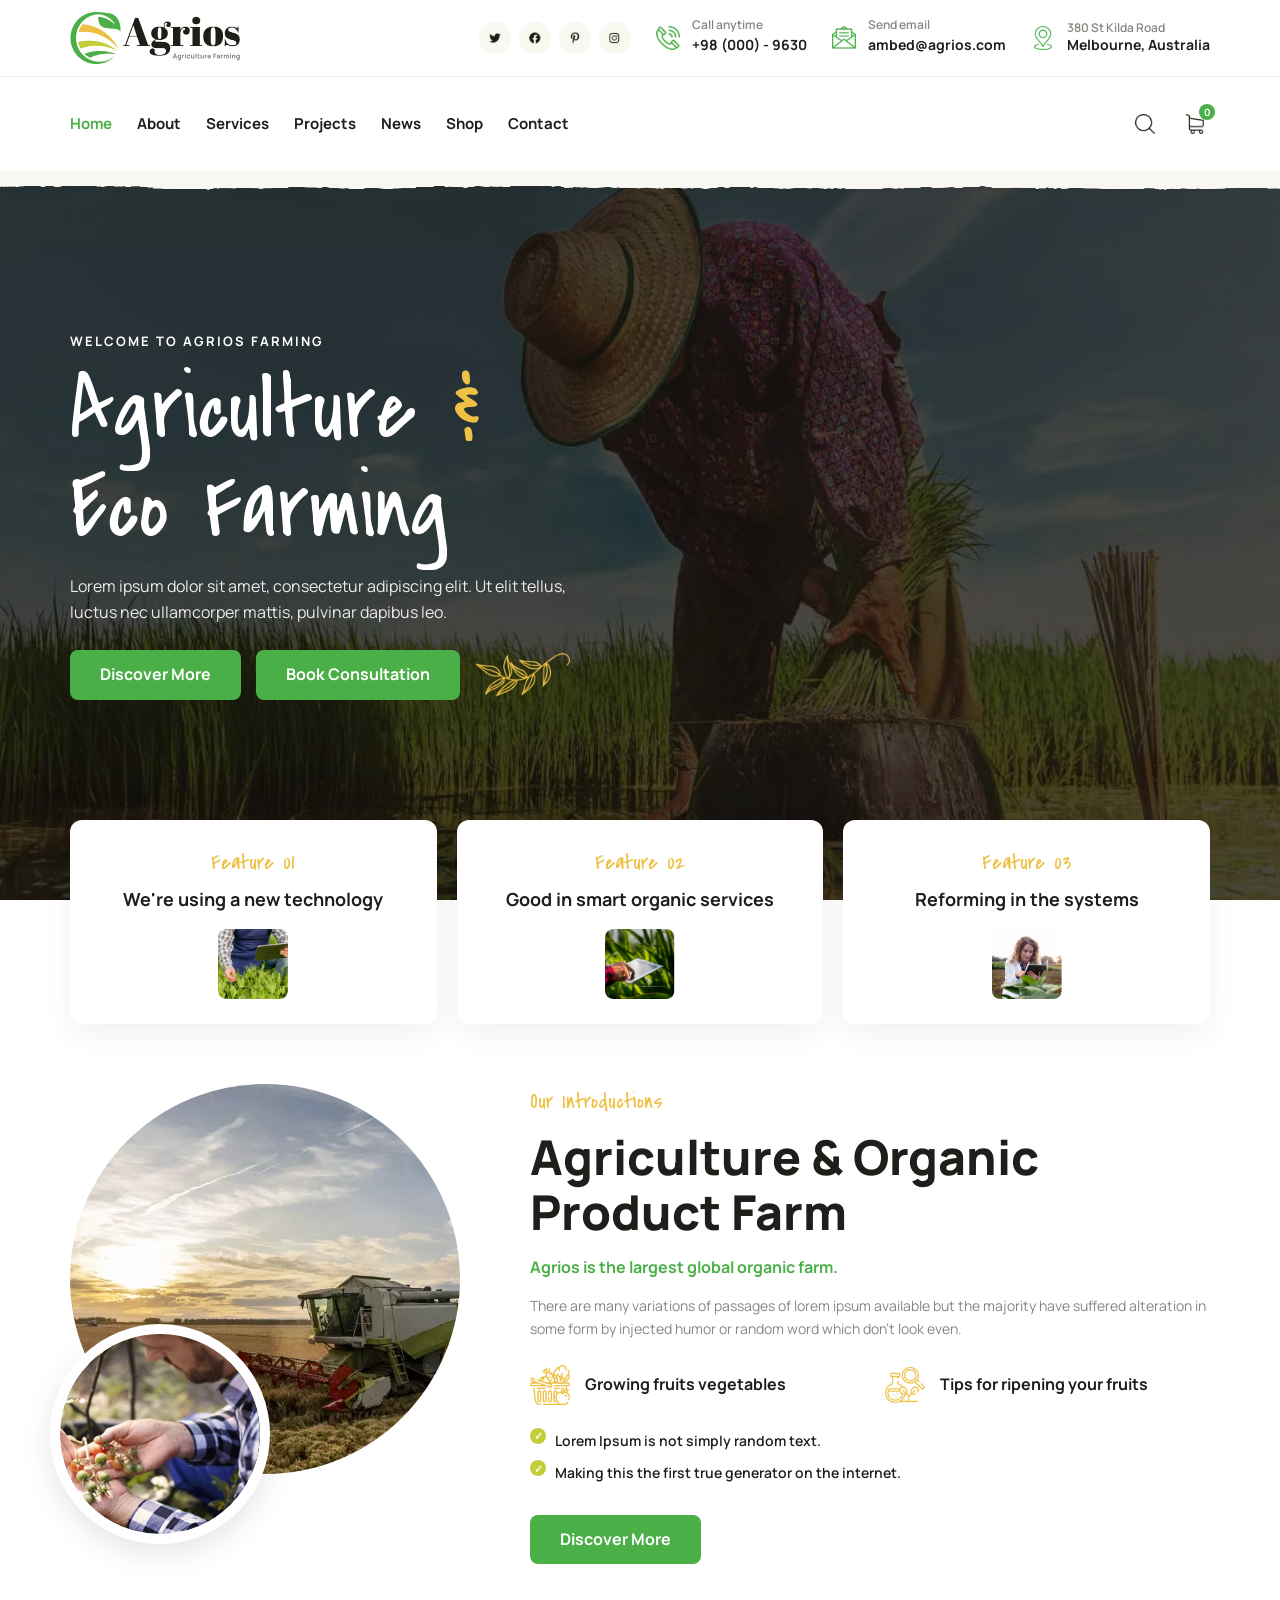
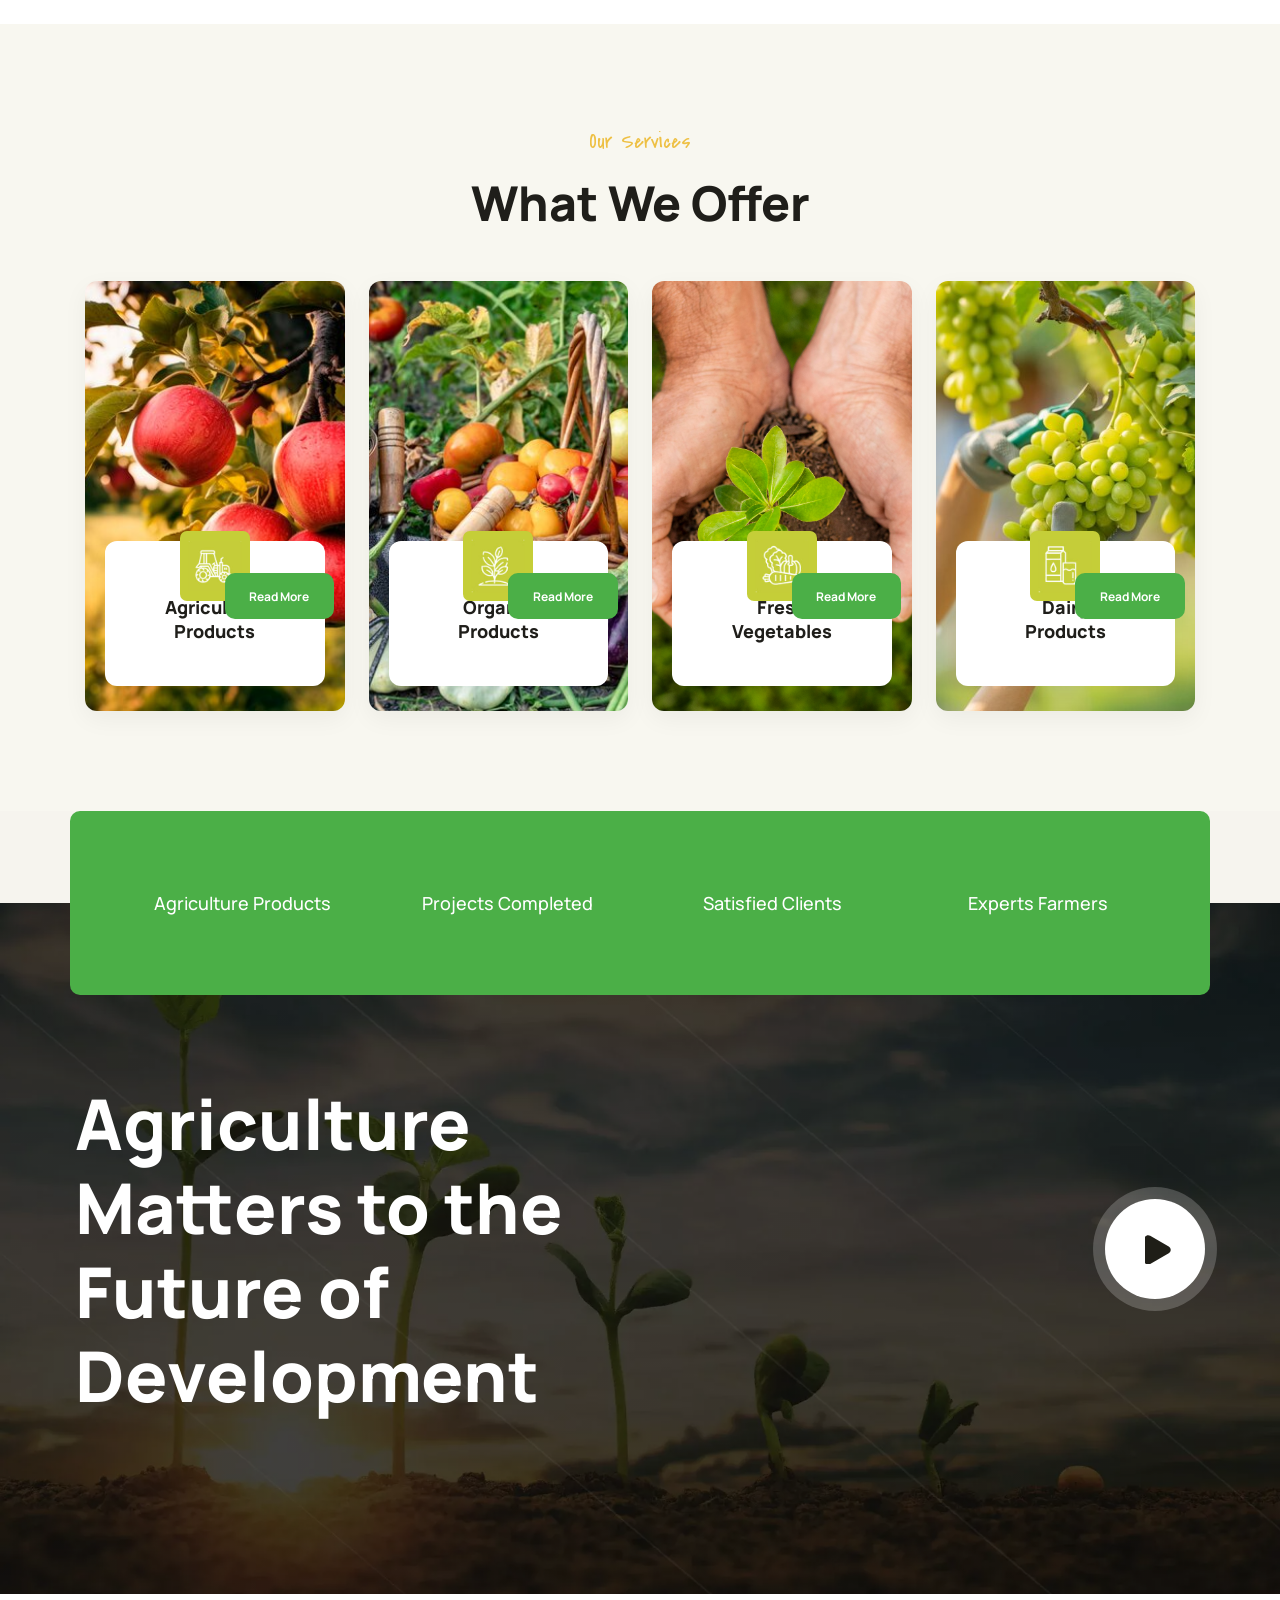
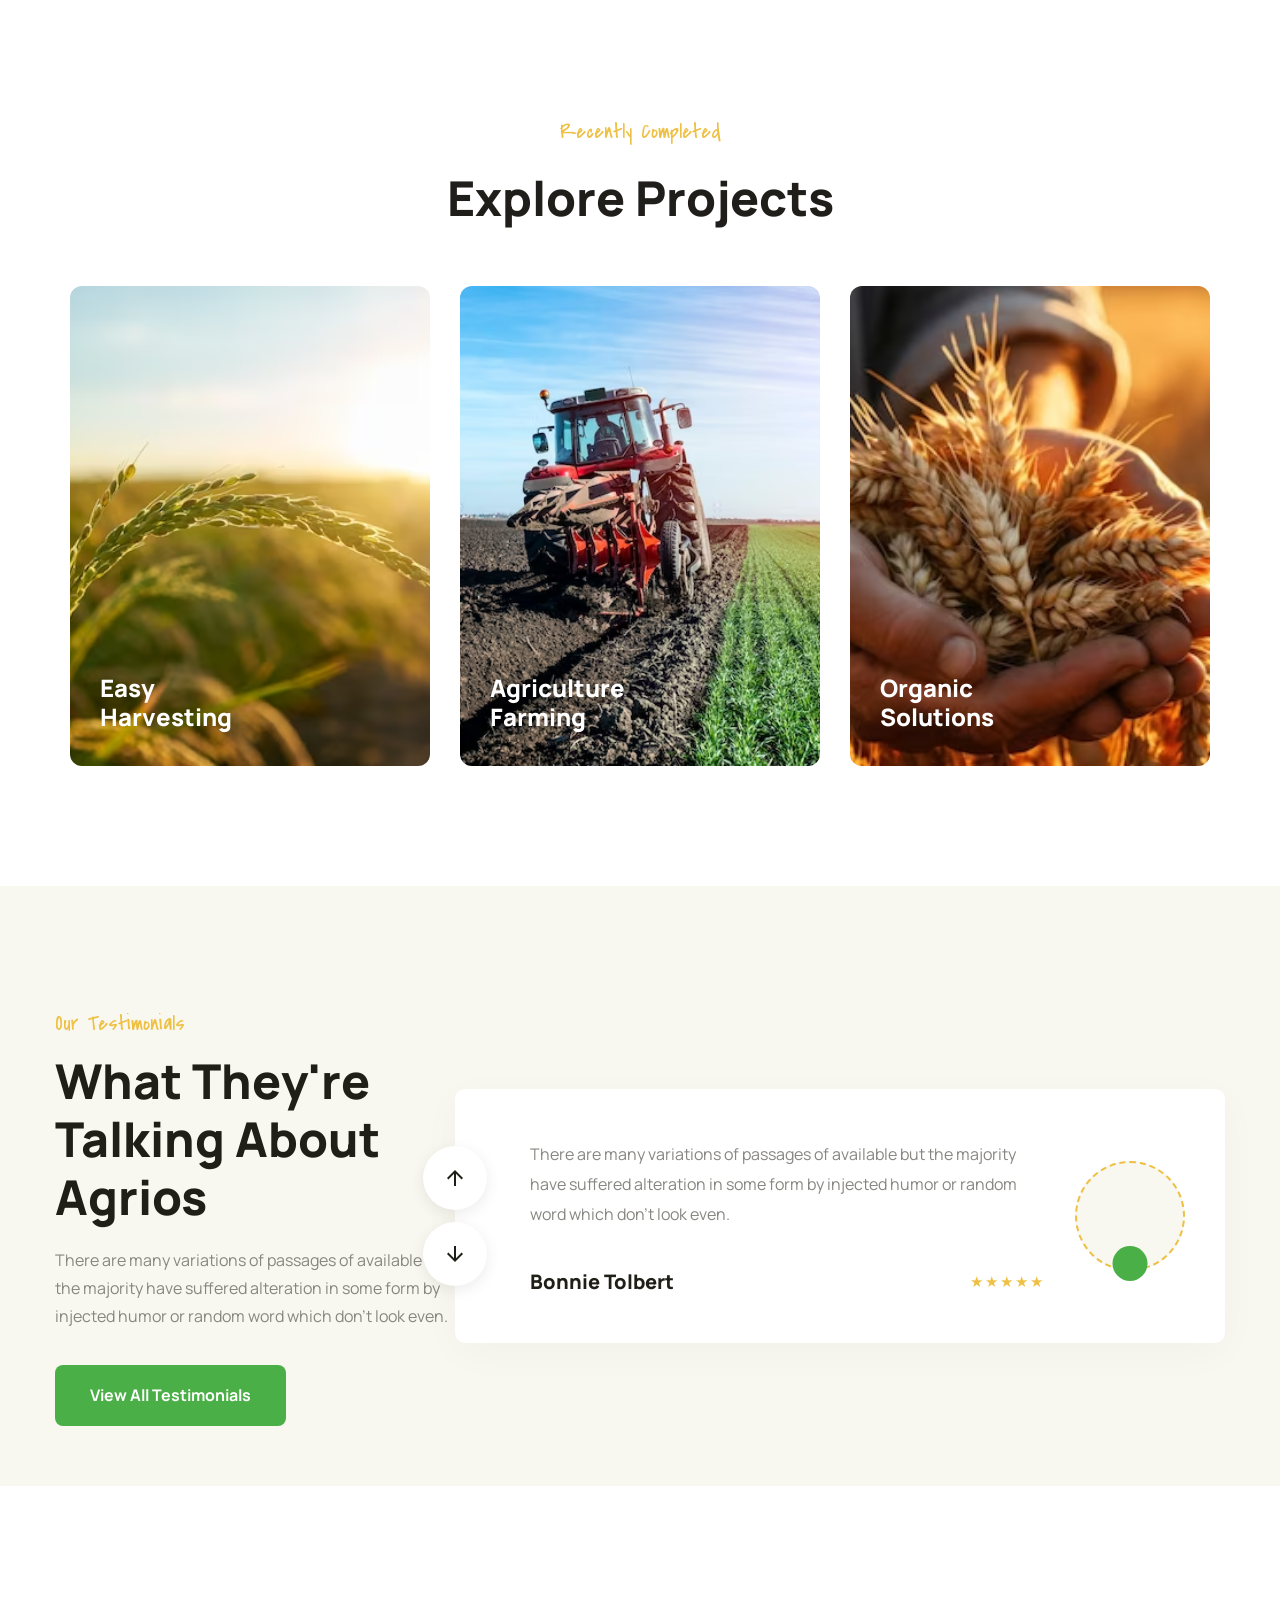
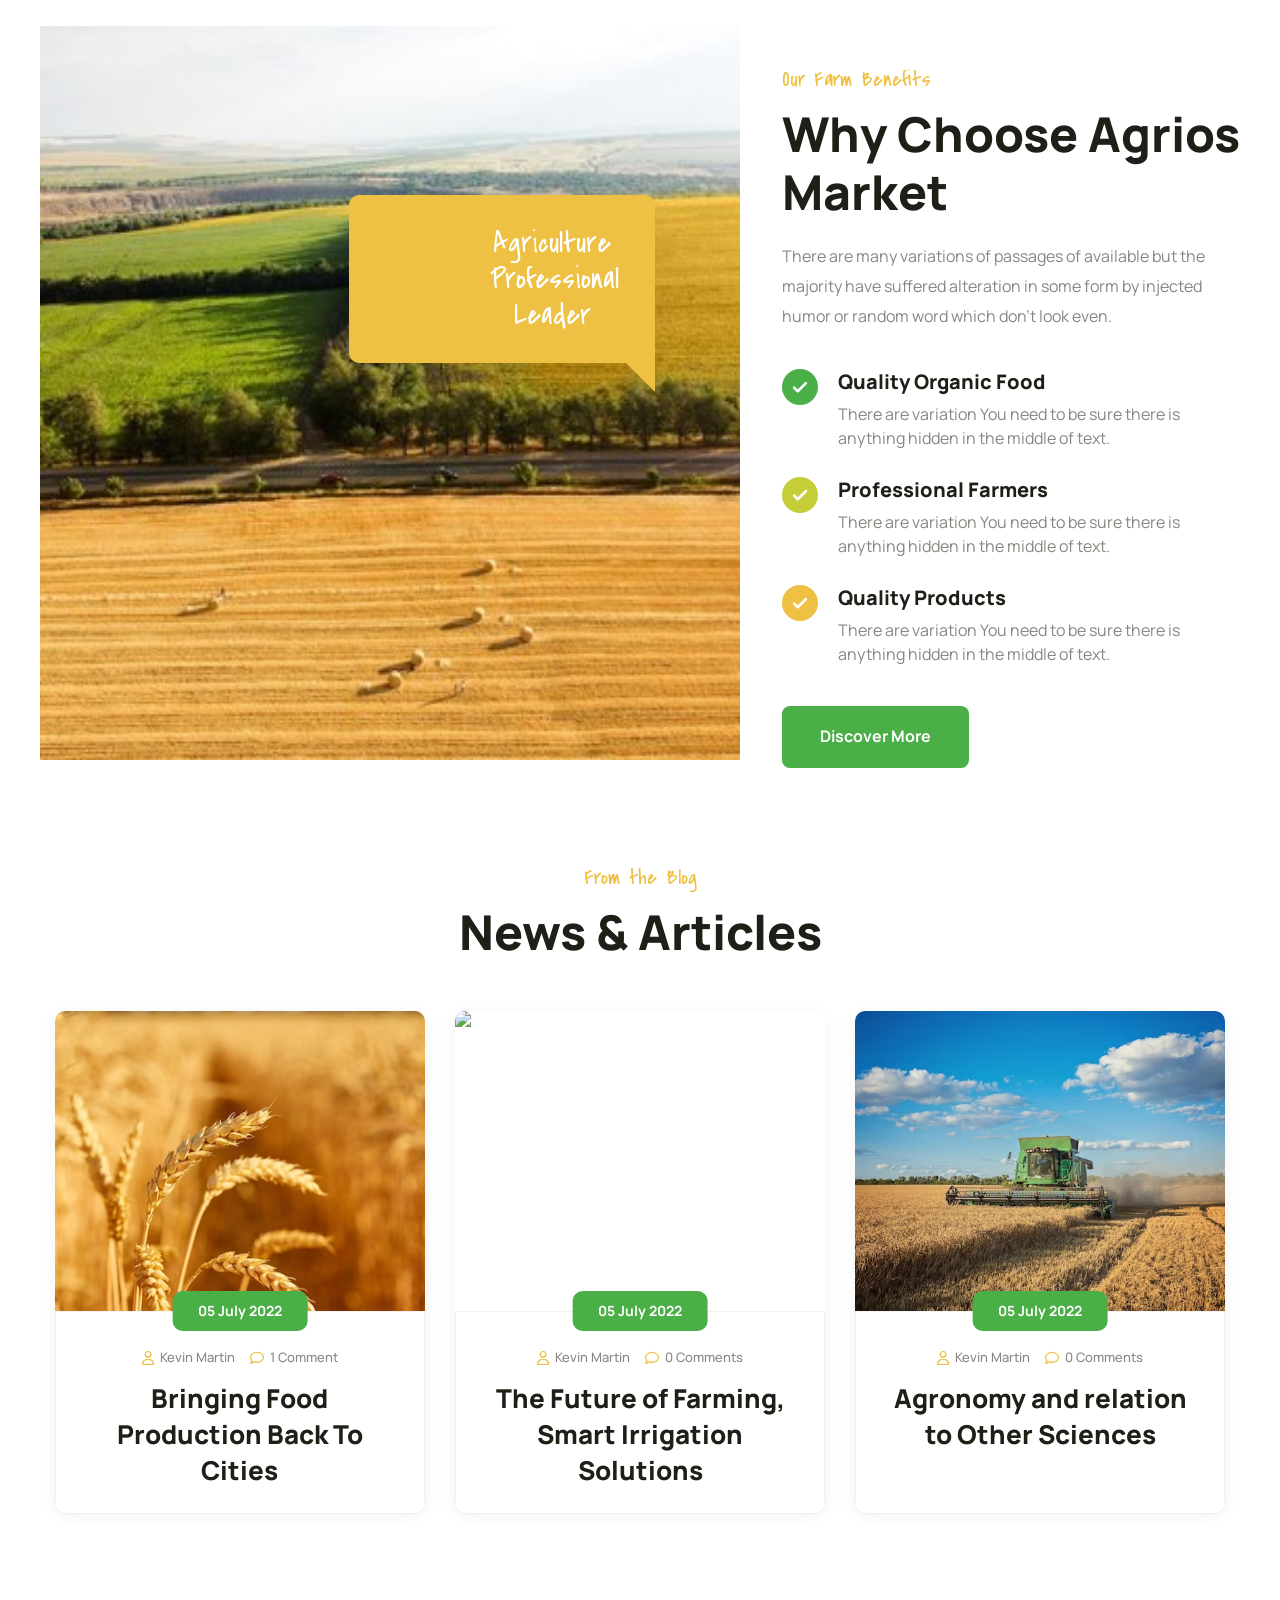
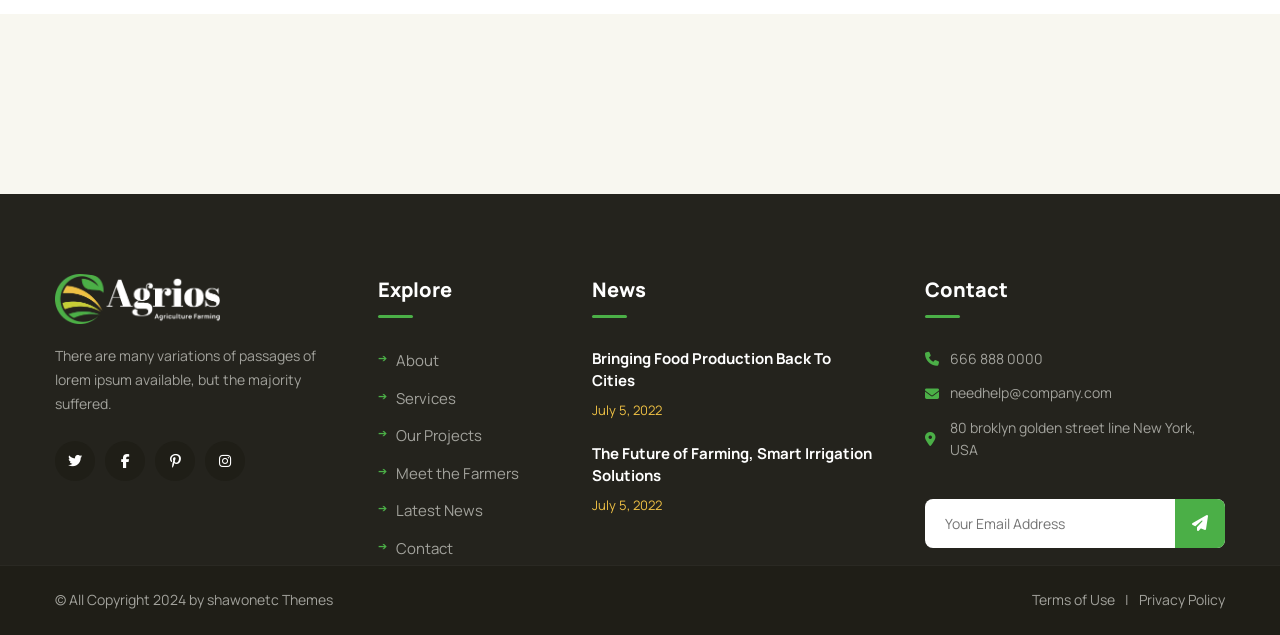
==== commit 85b2b712: "add new files" ====
--- a/index.html
+++ b/index.html
@@ -95,6 +95,7 @@
             <p class="hero-text">Lorem ipsum dolor sit amet, consectetur adipiscing elit. Ut elit tellus, luctus nec ullamcorper mattis, pulvinar dapibus leo.</p>
             <div class="hero-btn-group">
                 <a href="#" class="btn btn-primary">Discover More</a>
+                <a href="#" class="btn btn-primary" id="openModalBtn">Book Consultation</a>
                 <img src="assets/images/icons/leaves-decor.png" alt="" class="hero-btn-decor">
             </div>
         </div>
@@ -474,12 +475,12 @@
         <div class="footer-column col-explore">
             <h3 class="footer-title">Explore</h3>
             <ul class="footer-links">
-                <li><a href="#">About</a></li>
-                <li><a href="#">Services</a></li>
+                <li><a href="about.html">About</a></li>
+                <li><a href="services.html">Services</a></li>
                 <li><a href="#">Our Projects</a></li>
                 <li><a href="#">Meet the Farmers</a></li>
                 <li><a href="#">Latest News</a></li>
-                <li><a href="#">Contact</a></li>
+                <li><a href="contact.html">Contact</a></li>
             </ul>
         </div>
 
@@ -524,5 +525,23 @@
     </main>
 
     <script src="assets/js/main.js"></script>
+<!-- Модальне вікно -->
+<div id="customModal" class="modal-overlay">
+    <div class="modal-content">
+        <button class="modal-close" id="closeModalBtn">&times;</button>
+        <h3 class="modal-title">Order Consultation</h3>
+        <form id="modalForm" class="styled-form">
+            <div class="form-group">
+                <label for="modalName">Ваше ім'я:</label>
+                <input type="text" id="modalName" placeholder="Введіть ім'я" required>
+            </div>
+            <div class="form-group">
+                <label for="modalEmail">Електронна пошта:</label>
+                <input type="email" id="modalEmail" placeholder="example@mail.com" required>
+            </div>
+            <button type="submit" class="btn btn-primary" style="width: 100%;">Submit</button>
+        </form>
+    </div>
+</div>
 </body>
 </html>
--- a/assets/css/style.css
+++ b/assets/css/style.css
@@ -718,6 +718,7 @@
     .feature-card {
         flex: 1;
     }
+
     /* --- Адаптація секції About для десктопу --- */
     .about-wrapper {
         flex-direction: row; 
@@ -885,7 +886,6 @@
     transform: scale(1.08);
 }
 
-/* Іконка всередині кнопки */
 .play-btn svg {
     width: 25.72px;            
     height: 30px;              
@@ -896,7 +896,6 @@
     fill: #1F1E17;             
 }
 
-  /* АДАПТИВНІСТЬ */
 @media (max-width: 1200px) {
     .stats-bar {
         max-width: 90%;
@@ -928,7 +927,6 @@
     }
 }
 
-/*    АДАПТИВНІСТЬ ДЛЯ МОБІЛЬНИХ ТЕЛЕФОНІВ */
 @media (max-width: 768px) {
     .stats-bar {
         flex-direction: column;
@@ -959,7 +957,7 @@
         text-align: center;
     }
 }
-/* EXPLORE PROJECTS) */
+/* EXPLORE PROJECTS */
 
 .projects-section {
     padding: 120px 0;
@@ -1086,7 +1084,6 @@
     box-sizing: border-box;
 }
 
-/*ЛІВА КОЛОНКА*/
 .testimonials-left {
     flex: 0 0 400px; 
     width: 400px;
@@ -1135,7 +1132,6 @@
     background-color: #3e903a;
 }
 
-/* ПРАВА КОЛОНКА */
 .testimonials-right {
     flex: 0 0 770px; 
     width: 770px;
@@ -1268,7 +1264,6 @@
     z-index: 4;
 }
 
-/* АДАПТИВНІСТЬ */
 @media (max-width: 1200px) {
     .testimonials-container {
         flex-direction: column;
@@ -1307,7 +1302,7 @@
     }
 }
 --------------------------------------
-/*  */
+
 .why-choose-section {
     background-color: #ffffff !important; 
     width: 100% !important;
@@ -1339,7 +1334,6 @@
     background-color: #ffffff !important;
 }
 
-/* фото і плашка */
 
 .why-choose-section .why-choose-image-block {
     position: relative;
@@ -1376,7 +1370,6 @@
     padding-left: 20px;
 }
 
-/* Хвостик плашки */
 .why-choose-section .box-quote::after {
     content: '';
     box-sizing: border-box;
@@ -1390,7 +1383,6 @@
     border-color: #EEC044 transparent transparent transparent;
 }
 
-/* текст плашки */
 .why-choose-section .badge-text {
     font-family: 'Covered By Your Grace', cursive;
     font-weight: 400;
@@ -1525,7 +1517,6 @@
     background-color: #3e9c3a;
 }
 
-/* АДАПТИВНІ СТИЛІ  */
 
 @media (max-width: 1220px) {
     .why-choose-section::before {
@@ -1608,9 +1599,7 @@
     }
 }
 /* секція відгуків */
-/* ==========================================================================
-   СЕКЦІЯ ВІДГУКІВ (TESTIMONIALS) — БЕЗ ДІРОК
-   ========================================================================== */
+
 .testimonials-section {
     background-color: #F8F7F0 !important; 
     padding-bottom: 60px !important;      
@@ -1622,16 +1611,14 @@
     align-items: center;                   
 }
 
-/* ==========================================================================
-   СЕКЦІЯ НОВИН (NEWS & ARTICLES) — ПОВНЕ ОНОВЛЕННЯ
-   ========================================================================== */
+/* NEWS & ARTICLES*/
 .news-section {
     background-color: #ffffff !important;
     width: 100% !important;
     margin-top: 0 !important; 
     margin-bottom: 0 !important;
     padding-top: 100px !important;          
-    padding-bottom: 100px !important; /* Повертаємо відступ знизу замість бежевої штуки */
+    padding-bottom: 100px !important; 
     box-sizing: border-box;
     display: flex;
     flex-direction: column;
@@ -1662,7 +1649,7 @@
     display: flex;
     flex-direction: row;
     justify-content: space-between;
-    align-items: stretch; /* Картки будуть однакової висоти */
+    align-items: stretch;
     box-sizing: border-box;
 }
 
@@ -1683,7 +1670,7 @@
     height: 299.98px;                                      
     border-radius: 10px 10px 0 0;
     overflow: hidden;    
-    position: relative; /* База для дати всередині картинки */
+    position: relative; 
 }
 
 .news-section .news-card-image {
@@ -1702,10 +1689,9 @@
     box-sizing: border-box;
     display: flex;
     flex-direction: column;
-    flex-grow: 1; /* Рівняє контент по висоті */
-}
-
-/* ДЕСКТОПНЕ ПОЗИЦІОНУВАННЯ ДАТИ */
+    flex-grow: 1; 
+}
+
 .news-section .card-date {
     position: absolute;
     z-index: 10;
@@ -1714,7 +1700,7 @@
     background: #4BAF47;
     border-radius: 10px;   
     
-    top: 280px; /* Чітко на межі для великих екранів */           
+    top: 280px;           
     left: 50%;
     transform: translateX(-50%); 
     
@@ -1759,14 +1745,11 @@
     text-align: center;
 }
 
-/* ПОЛНЕ ВИДАЛЕННЯ БЕЖЕВОЇ СМУЖКИ */
 .news-section .news-bottom-space {
     display: none !important;
 }
 
-/* ==========================================================================
-   АДАПТИВНІ СТИЛІ (МЕДІА-ЗАПИТИ) — ПОВНИЙ ФІКС
-   ========================================================================== */
+/* МЕДІА-ЗАПИТИ */
 
 @media (max-width: 1200px) {
     .news-section .news-container {
@@ -1796,14 +1779,13 @@
     }
 
     .news-section .card-image-wrapper {
-        height: 230px; /* Фіксуємо висоту картинки на мобільних */
-    }
-
-    /* ПЕРЕНОСИМО ДАТУ ВСЕРЕДИНУ КАРТИНКИ НА МОБІЛЬНИХ (ЩОБ НЕ ПЕРЕКРИВАЛА ТЕКСТ) */
+        height: 230px; 
+    }
+
     .news-section .card-date {
-        top: 15px !important; /* Акуратно згори картинки */
-        left: 15px !important; /* Зліва */
-        transform: none !important; /* Скидаємо центрування */
+        top: 15px !important; 
+        left: 15px !important; 
+        transform: none !important;
         width: 120px;
         height: 35px;
         line-height: 35px;
@@ -1811,7 +1793,7 @@
     }
 
     .news-section .card-content {
-        padding-top: 25px; /* Зменшуємо відступ, бо дата більше не заважає */
+        padding-top: 25px; 
     }
 
     .news-section .card-article-title {
@@ -2098,4 +2080,221 @@
         gap: 12px;
         text-align: center;
     }
+}
+/* --- Стилі для додаткових сторінок  --- */
+.page-banner {
+    background-color: #F8F7F0;
+    padding: 60px 0;
+    text-align: center;
+    border-bottom: 1px solid #eee;
+}
+
+.banner-subtitle {
+    font-family: 'Covered By Your Grace', cursive;
+    color: var(--secondary-color);
+    font-size: 24px;
+    display: block;
+    margin-bottom: 5px;
+}
+
+.banner-title {
+    font-size: 48px;
+    font-weight: 800;
+    color: var(--dark-color);
+    margin-bottom: 15px;
+}
+
+.breadcrumbs {
+    display: flex;
+    justify-content: center;
+    align-items: center;
+    gap: 10px;
+    list-style: none;
+    font-weight: 600;
+    color: #878680;
+}
+
+.breadcrumbs a {
+    color: var(--dark-color);
+    transition: color 0.3s;
+}
+
+.breadcrumbs a:hover {
+    color: var(--primary-color);
+}
+
+/* Макет контактної сторінки */
+.contact-page-wrapper {
+    display: flex;
+    gap: 50px;
+    align-items: flex-start;
+}
+
+.contact-form-box, .faq-section-box {
+    flex: 1;
+}
+
+.faq-sub {
+    font-family: 'Covered By Your Grace', cursive;
+    color: var(--secondary-color);
+    font-size: 22px;
+    display: block;
+    margin-bottom: 5px;
+}
+
+.faq-main-title {
+    font-size: 36px;
+    font-weight: 800;
+    color: var(--dark-color);
+    margin-bottom: 30px;
+}
+
+.styled-form {
+    display: flex;
+    flex-direction: column;
+    gap: 20px;
+}
+
+.form-group input, .form-group textarea {
+    width: 100%;
+    padding: 15px 20px;
+    border: 1px solid #e5e5e0;
+    border-radius: 8px;
+    background-color: #F8F7F0;
+    font-family: 'Manrope', sans-serif;
+    font-size: 15px;
+    outline: none;
+    transition: border-color 0.3s;
+}
+
+.form-group input:focus, .form-group textarea:focus {
+    border-color: var(--primary-color);
+    background-color: #fff;
+}
+
+/* Стилі акордеону */
+.faq-container {
+    display: flex;
+    flex-direction: column;
+    gap: 15px;
+}
+
+.faq-item {
+    background: #F8F7F0;
+    border-radius: 10px;
+    overflow: hidden;
+    border: 1px solid rgba(0, 0, 0, 0.04);
+    transition: all 0.3s ease;
+}
+
+.faq-item.active {
+    background: #ffffff;
+    border-color: var(--primary-color);
+    box-shadow: 0 10px 30px rgba(75, 175, 71, 0.08);
+}
+
+.faq-question {
+    padding: 20px 22px;
+    font-weight: 800;
+    font-size: 17px;
+    color: var(--dark-color);
+    cursor: pointer;
+    display: flex;
+    justify-content: space-between;
+    align-items: center;
+}
+
+.faq-question i {
+    color: var(--primary-color);
+    transition: transform 0.3s ease;
+}
+
+.faq-item.active .faq-question i {
+    transform: rotate(180deg);
+}
+
+.faq-answer {
+    padding: 0 22px 22px 22px;
+    display: none;
+    color: #878680;
+    font-size: 15px;
+    line-height: 1.6;
+}
+
+.faq-item.active .faq-answer {
+    display: block;
+}
+
+@media (max-width: 992px) {
+    .contact-page-wrapper {
+        flex-direction: column;
+    }
+}
+/*  Стилі для модального вікна  */
+.modal-overlay {
+    position: fixed;
+    top: 0;
+    left: 0;
+    width: 100%;
+    height: 100%;
+    background-color: rgba(0, 0, 0, 0.6);
+    display: none;
+    justify-content: center;
+    align-items: center;
+    z-index: 1000;
+}
+
+.modal-overlay.active {
+    display: flex;
+}
+
+.modal-content {
+    background: #ffffff;
+    padding: 40px;
+    border-radius: 12px;
+    width: 100%;
+    max-width: 450px;
+    position: relative;
+    box-shadow: 0 15px 40px rgba(0,0,0,0.2);
+    box-sizing: border-box;
+}
+
+.modal-close {
+    position: absolute;
+    top: 15px;
+    right: 20px;
+    background: transparent;
+    border: none;
+    font-size: 28px;
+    cursor: pointer;
+    color: var(--dark-color);
+    transition: color 0.3s;
+}
+
+.modal-close:hover {
+    color: var(--primary-color);
+}
+
+.modal-title {
+    font-size: 24px;
+    font-weight: 800;
+    color: var(--dark-color);
+    margin-bottom: 20px;
+}
+
+.styled-form label {
+    display: block;
+    font-size: 14px;
+    font-weight: 600;
+    margin-bottom: 8px;
+    color: var(--dark-color);
+}
+
+a.btn-primary {
+    display: inline-flex;
+    align-items: center;
+    justify-content: center;
+    text-decoration: none;
+    cursor: pointer;
+    border: none;
 }
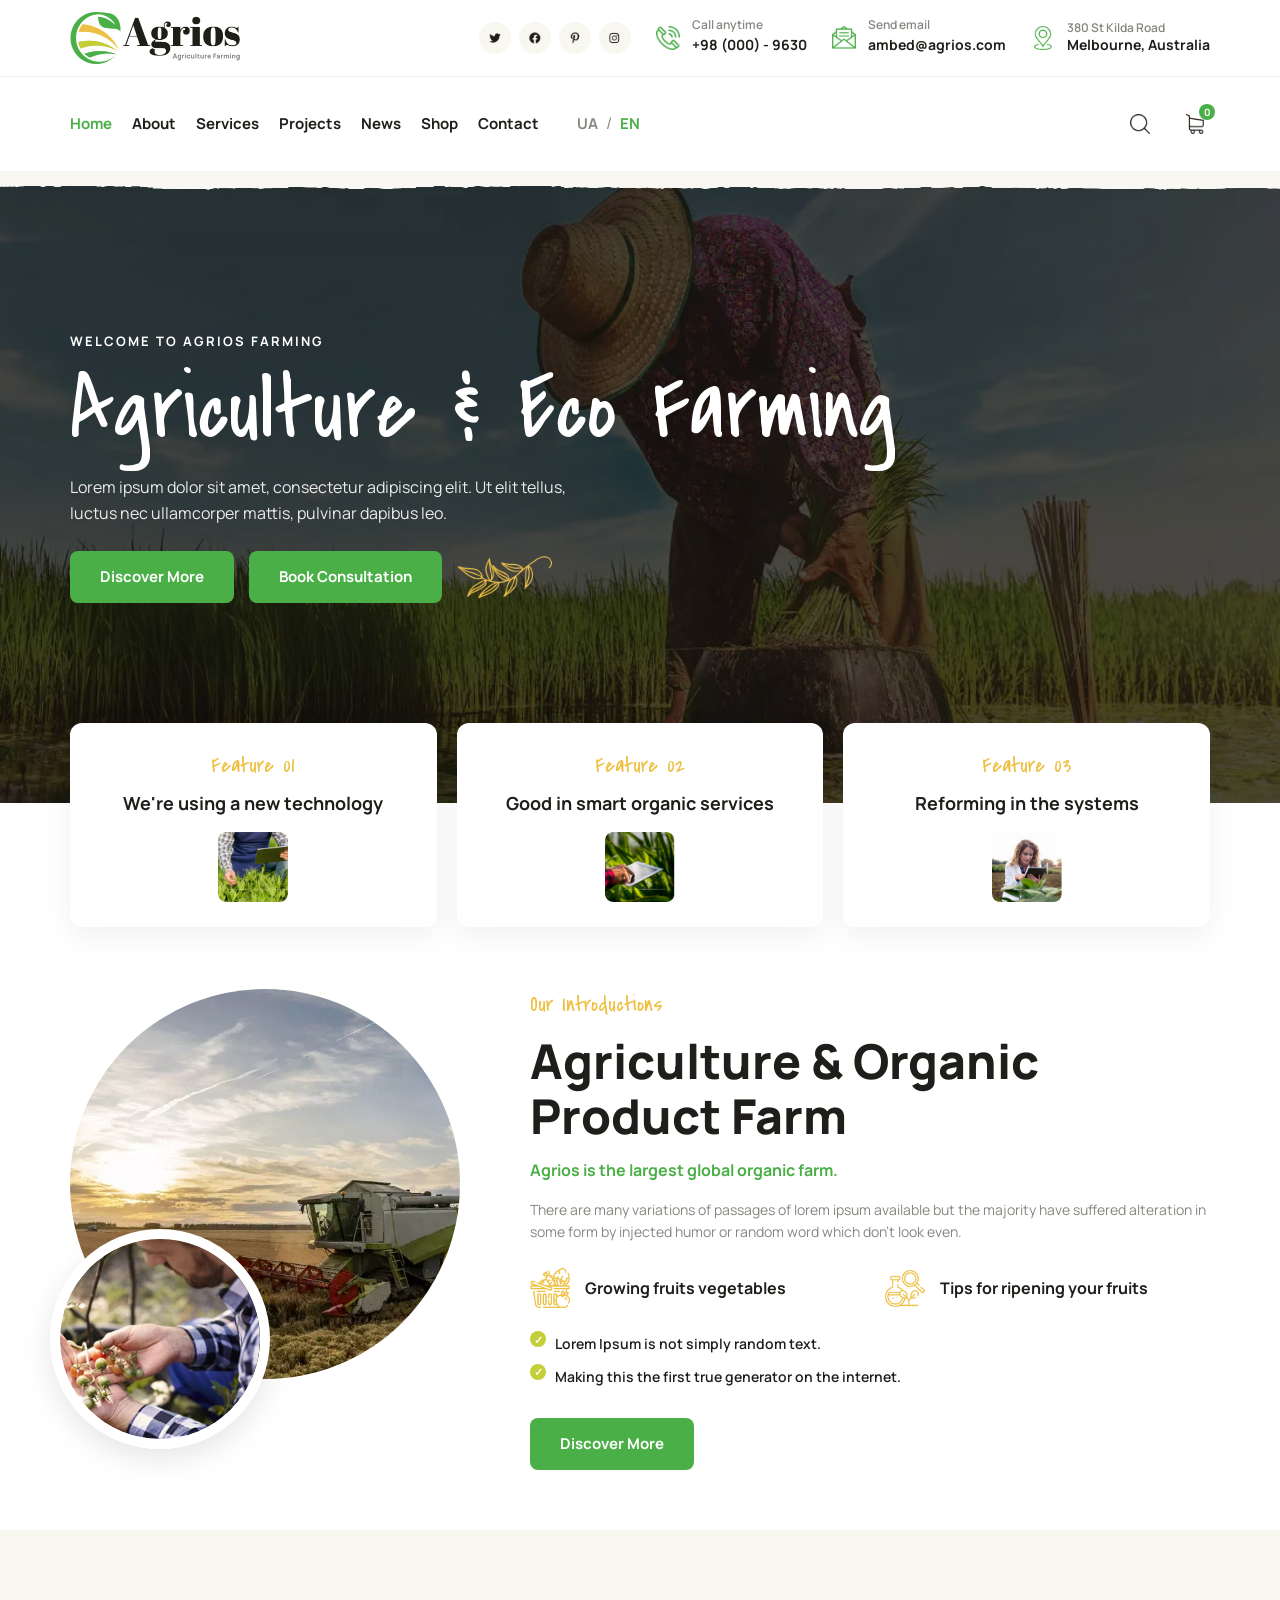
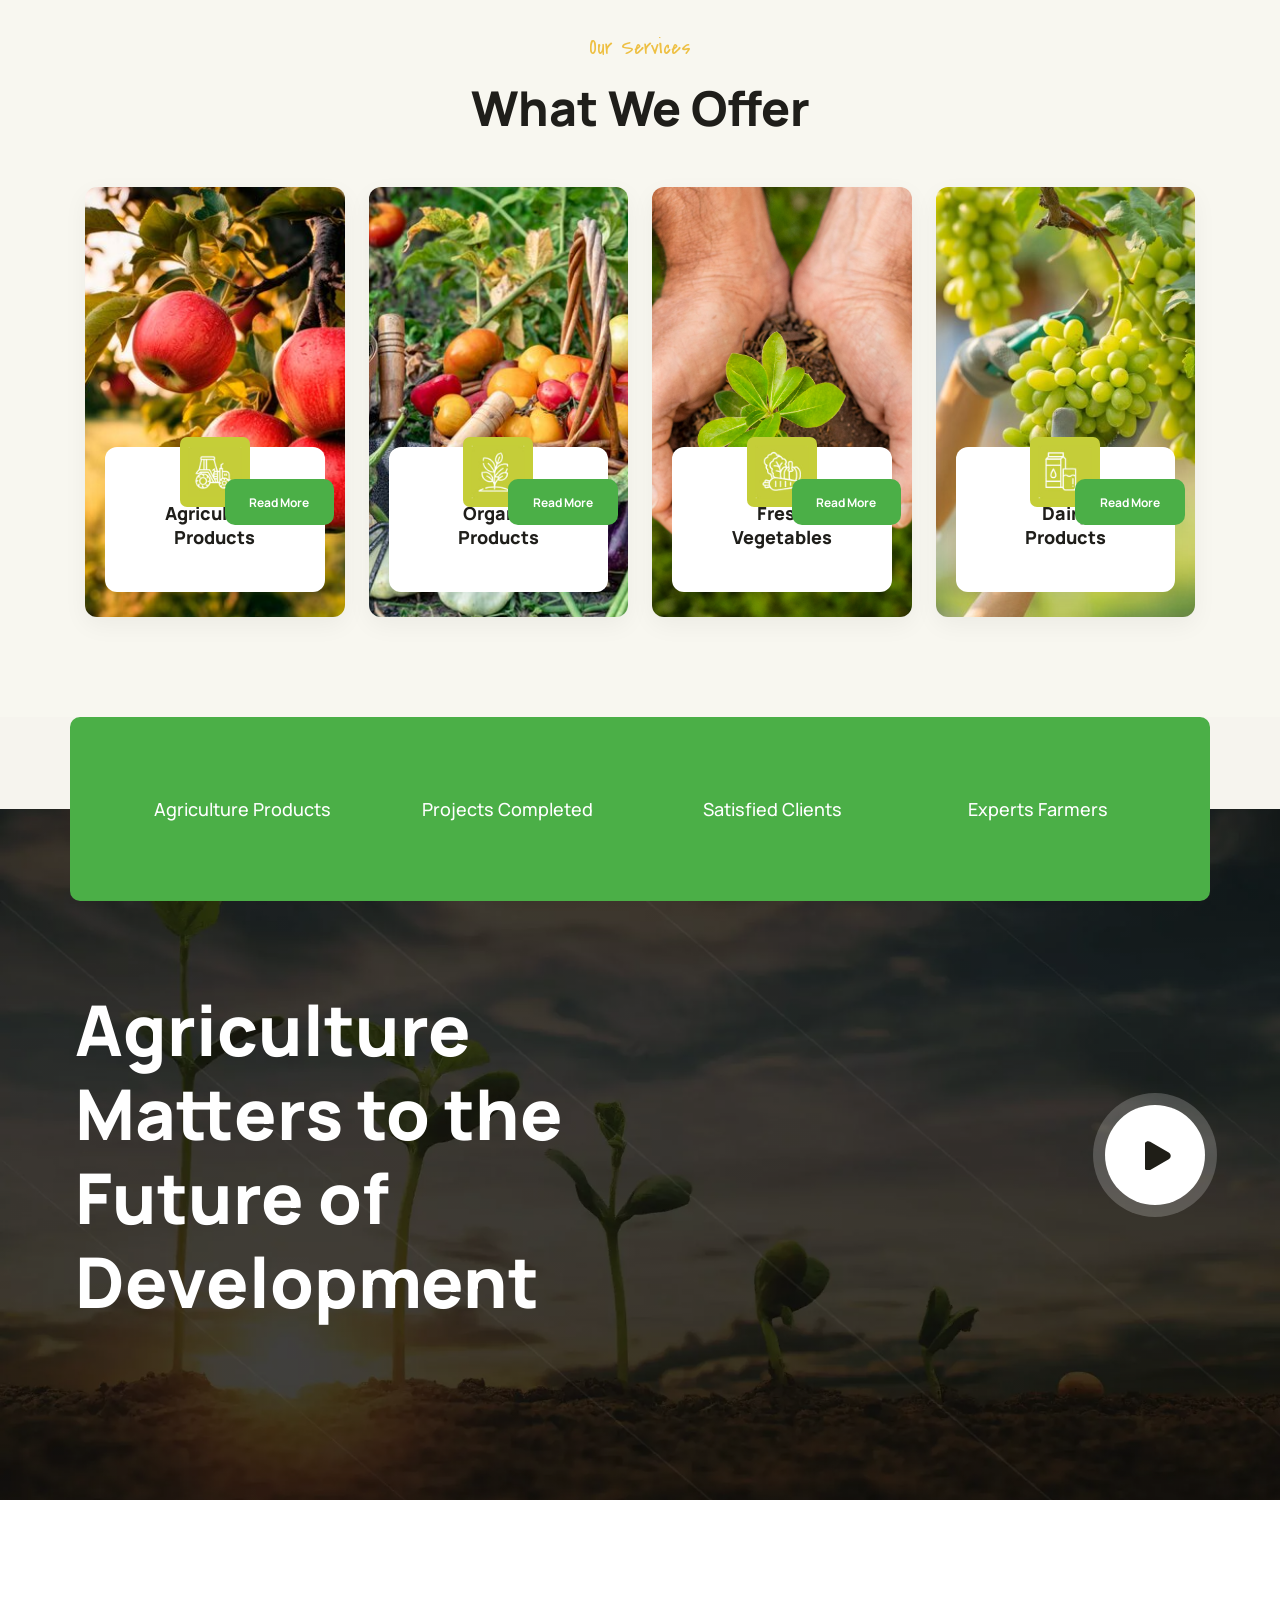
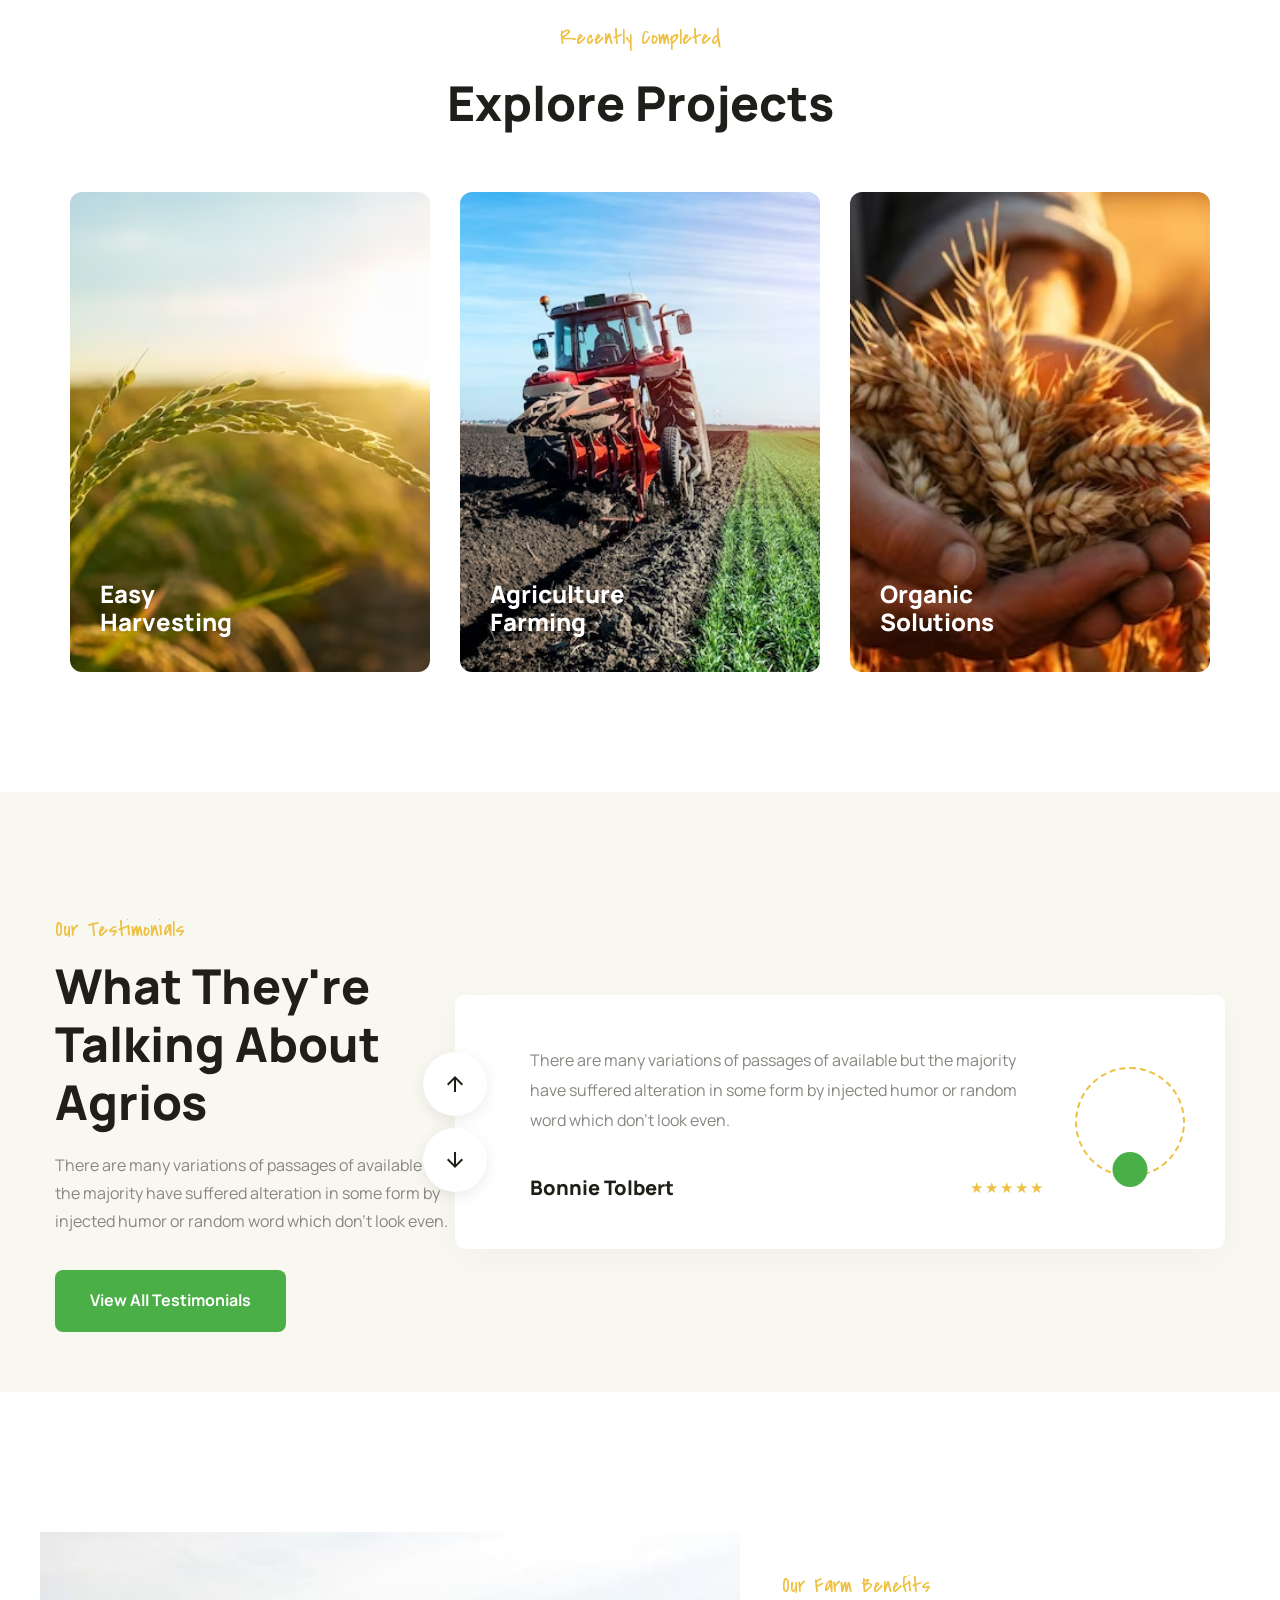
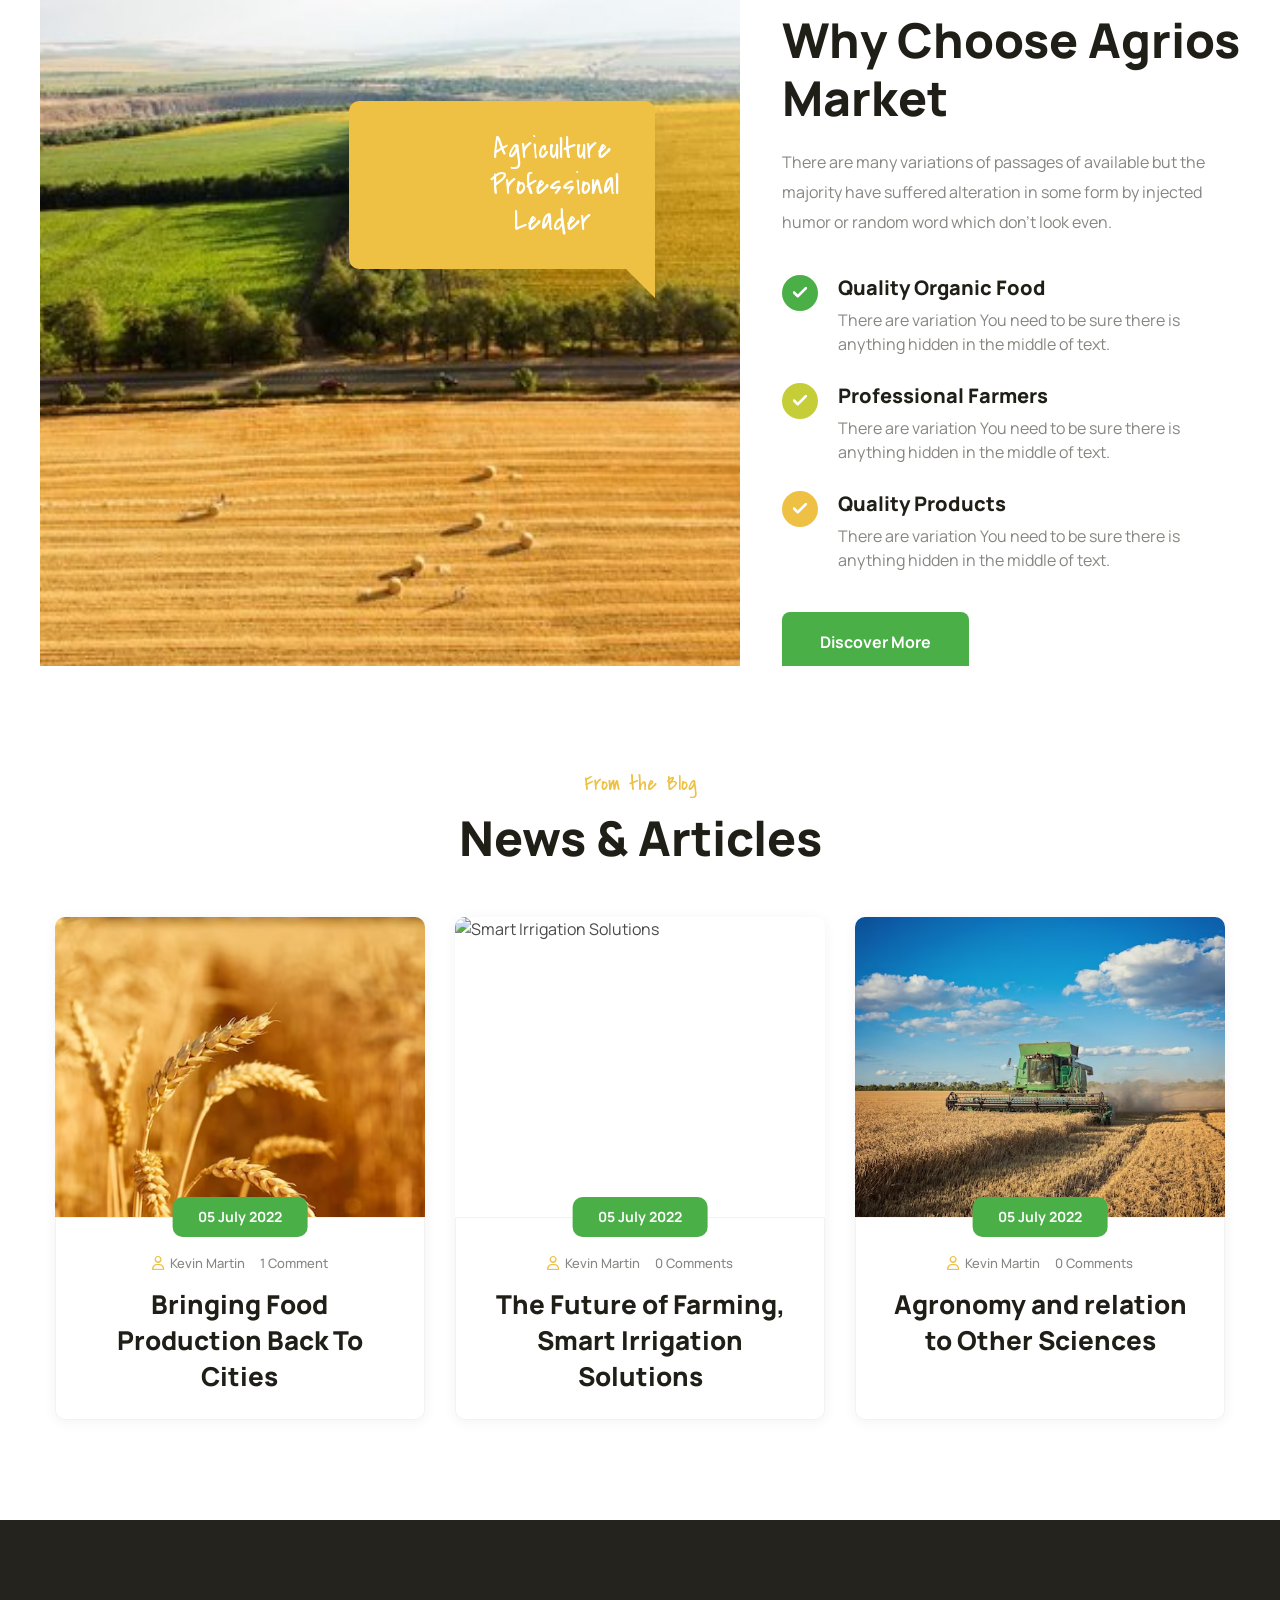
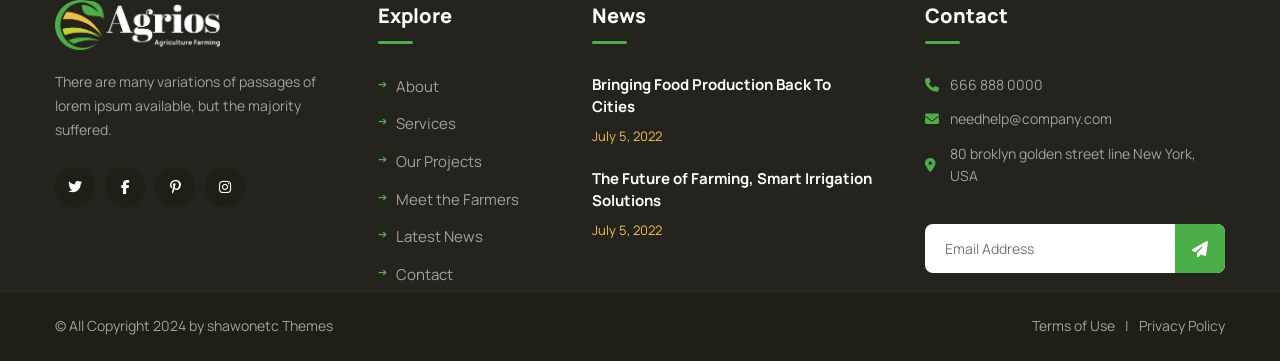
==== commit d4b16009: "оновлення файлів проєкту" ====
--- a/index.html
+++ b/index.html
@@ -29,14 +29,14 @@
                     <div class="contact-item">
                         <img src="assets/images/icons/phone.jpg" alt="Phone">
                         <div>
-                            <span>Call anytime</span>
+                            <span data-lang-key="callAnytime">Call anytime</span>
                             <a href="tel:+980009630">+98 (000) - 9630</a>
                         </div>
                     </div>
                     <div class="contact-item">
                         <img src="assets/images/icons/email.jpg" alt="Email">
                         <div>
-                            <span>Send email</span>
+                            <span data-lang-key="sendEmail">Send email</span>
                             <a href="mailto:ambed@agrios.com">ambed@agrios.com</a>
                         </div>
                     </div>
@@ -44,7 +44,7 @@
                         <img src="assets/images/icons/location.jpg" alt="Location">
                         <div>
                             <span>380 St Kilda Road</span>
-                            <p>Melbourne, Australia</p>
+                            <p data-lang-key="locationCity">Melbourne, Australia</p>
                         </div>
                     </div>
                 </div>
@@ -65,13 +65,19 @@
 
                 <nav class="nav-menu" id="navMenu">
                     <ul>
-                        <li><a href="index.html" class="active">Home</a></li>
-                        <li><a href="about.html">About</a></li>
-                        <li><a href="#">Services</a></li>
-                        <li><a href="#">Projects</a></li>
-                        <li><a href="#">News</a></li>
-                        <li><a href="#">Shop</a></li>
-                        <li><a href="contact.html">Contact</a></li>
+                        <li><a href="index.html" class="active" data-lang-key="menuHome">Home</a></li>
+                        <li><a href="about.html" data-lang-key="menuAbout">About</a></li>
+                        <li><a href="services.html" data-lang-key="menuServices">Services</a></li>
+                        <li><a href="#" data-lang-key="menuProjects">Projects</a></li>
+                        <li><a href="#" data-lang-key="menuNews">News</a></li>
+                        <li><a href="#" data-lang-key="menuShop">Shop</a></li>
+                        <li><a href="contact.html" data-lang-key="menuContact">Contact</a></li>
+                        
+                        <li class="language-switcher" style="display: inline-flex; align-items: center; margin-left: 15px;">
+                            <button id="langUa" class="lang-btn" style="background:none; border:none; cursor:pointer; font-weight:700; color:#878680;">UA</button>
+                            <span style="color: #878680; margin: 0 3px;">/</span>
+                            <button id="langEn" class="lang-btn active" style="background:none; border:none; cursor:pointer; font-weight:700; color:var(--primary-color);">EN</button>
+                        </li>
                     </ul>
                 </nav>
 
@@ -87,461 +93,396 @@
     </header>
 
     <main>
-<section class="hero">
-    <div class="container">
-        <div class="hero-content">
-            <span class="hero-subtitle">WELCOME TO AGRIOS FARMING</span>
-            <h1 class="hero-title">Agriculture <span class="hero-ampersand">&</span> <br>Eco Farming</h1>
-            <p class="hero-text">Lorem ipsum dolor sit amet, consectetur adipiscing elit. Ut elit tellus, luctus nec ullamcorper mattis, pulvinar dapibus leo.</p>
-            <div class="hero-btn-group">
-                <a href="#" class="btn btn-primary">Discover More</a>
-                <a href="#" class="btn btn-primary" id="openModalBtn">Book Consultation</a>
-                <img src="assets/images/icons/leaves-decor.png" alt="" class="hero-btn-decor">
-            </div>
-        </div>
-    </div>
-</section>
+        <section class="hero">
+            <div class="container">
+                <div class="hero-content">
+                    <span class="hero-subtitle" data-lang-key="heroSub">WELCOME TO AGRIOS FARMING</span>
+                    <h1 class="hero-title" data-lang-key="heroTitle">Agriculture <span class="hero-ampersand">&</span> <br>Eco Farming</h1>
+                    <p class="hero-text" data-lang-key="heroText">Lorem ipsum dolor sit amet, consectetur adipiscing elit. Ut elit tellus, luctus nec ullamcorper mattis, pulvinar dapibus leo.</p>
+                    <div class="hero-btn-group">
+                        <a href="#" class="btn btn-primary" data-lang-key="btnDiscover">Discover More</a>
+                        <a href="#" class="btn btn-primary" id="openModalBtn" data-lang-key="btnBook">Book Consultation</a>
+                        <img src="assets/images/icons/leaves-decor.png" alt="" class="hero-btn-decor">
+                    </div>
+                </div>
+            </div>
+        </section>
 
         <section class="features">
             <div class="container features-wrapper">
                 <div class="feature-card">
-                    <span class="feature-num">Feature 01</span>
-                    <h3>We're using a new technology</h3>
+                    <span class="feature-num" data-lang-key="featNum1">Feature 01</span>
+                    <h3 data-lang-key="featTitle1">We're using a new technology</h3>
                     <div class="feature-img">
                         <img src="assets/images/icons/feature1.jpg" alt="Technology">
                     </div>
                 </div>
                 <div class="feature-card">
-                    <span class="feature-num">Feature 02</span>
-                    <h3>Good in smart organic services</h3>
+                    <span class="feature-num" data-lang-key="featNum2">Feature 02</span>
+                    <h3 data-lang-key="featTitle2">Good in smart organic services</h3>
                     <div class="feature-img">
                         <img src="assets/images/icons/feature2.jpg" alt="Organic">
                     </div>
                 </div>
                 <div class="feature-card">
-                    <span class="feature-num">Feature 03</span>
-                    <h3>Reforming in the systems</h3>
+                    <span class="feature-num" data-lang-key="featNum3">Feature 03</span>
+                    <h3 data-lang-key="featTitle3">Reforming in the systems</h3>
                     <div class="feature-img">
                         <img src="assets/images/icons/feature3.jpg" alt="Systems">
                     </div>
                 </div>
             </div>
         </section>
+
         <section class="about">
-    <div class="container about-wrapper">
-        
-        <div class="about-images">
-            <div class="img-large">
-                <img src="assets/images/icons/agriculture.png" alt="Agriculture Product Farm"> 
-            </div>
-            <div class="img-small">
-                <img src="assets/images/icons/agriculture2.png" alt="Farmer hands">
+            <div class="container about-wrapper">
+                <div class="about-images">
+                    <div class="img-large">
+                        <img src="assets/images/icons/agriculture.png" alt="Agriculture Product Farm"> 
+                    </div>
+                    <div class="img-small">
+                        <img src="assets/images/icons/agriculture2.png" alt="Farmer hands">
+                    </div>
+                </div>
+
+                <div class="about-content">
+                    <span class="about-subtitle" data-lang-key="aboutSub">Our Introductions</span>
+                    <h2 class="about-title" data-lang-key="aboutTitle">Agriculture & Organic Product Farm</h2>
+                    <p class="about-highlight" data-lang-key="aboutHighlight">Agrios is the largest global organic farm.</p>
+                    <p class="about-text" data-lang-key="aboutText">
+                        There are many variations of passages of lorem ipsum available but the majority have suffered alteration in some form by injected humor or random word which don't look even.
+                    </p>
+
+                    <div class="about-features">
+                        <div class="about-feature-item">
+                            <div class="about-feature-icon">
+                                <img src="assets/images/icons/vegetables.jpg" alt="Icon">
+                            </div>
+                            <div class="about-feature-info">
+                                <h3 data-lang-key="aboutFeat1">Growing fruits vegetables</h3>
+                            </div>
+                        </div>
+                        <div class="about-feature-item">
+                            <div class="about-feature-icon">
+                                <img src="assets/images/icons/fruit.jpg" alt="Icon">
+                            </div>
+                            <div class="about-feature-info">
+                                <h3 data-lang-key="aboutFeat2">Tips for ripening your fruits</h3>
+                            </div>
+                        </div>
+                    </div>
+
+                    <ul class="about-list">
+                        <li data-lang-key="aboutList1">Lorem Ipsum is not simply random text.</li>
+                        <li data-lang-key="aboutList2">Making this the first true generator on the internet.</li>
+                    </ul>
+
+                    <a href="#" class="btn btn-primary about-btn" data-lang-key="btnDiscover">Discover More</a>
+                </div>
+            </div>
+        </section>
+
+        <section class="services">
+            <div class="container">
+                <div class="services-header">
+                    <span class="services-subtitle" data-lang-key="servSub">Our Services</span>
+                    <h2 class="services-title" data-lang-key="servTitle">What We Offer</h2>
+                </div>
+
+                <div class="services-grid" id="dynamicServicesGrid">
+                    <!-- DOM generation -->
+                </div>
+            </div>
+        </section>
+
+        <section class="video-section">
+            <div class="container">
+                <div class="stats-bar">
+                    <div class="stats-item" data-lang-key="stat1">Agriculture Products</div>
+                    <div class="stats-item" data-lang-key="stat2">Projects Completed</div>
+                    <div class="stats-item" data-lang-key="stat3">Satisfied Clients</div>
+                    <div class="stats-item" data-lang-key="stat4">Experts Farmers</div>
+                </div>
+
+                <div class="video-content-wrapper">
+                    <div class="video-text">
+                        <h2 data-lang-key="videoTitle">Agriculture Matters to the <br> Future of Development</h2>
+                    </div>
+                    
+                    <div class="video-play-block">
+                        <a href="#" class="play-btn">
+                            <svg width="26" height="30" viewBox="0 0 26 30" fill="none" xmlns="http://www.w3.org/2000/svg">
+                                <path d="M24 12.4019C26.6667 13.9415 26.6667 17.7905 24 19.3301L5.25 30.1554C2.58333 31.6951 -0.749998 29.7706 -0.749998 26.6923L-0.749999 5.03974C-0.749999 1.96154 2.58333 0.0370399 5.25 1.57664L24 12.4019Z" fill="#4BAF47"/>
+                            </svg>
+                        </a>
+                    </div>
+                </div>
+            </div>
+        </section>
+
+        <section class="projects-section">
+            <div class="container">
+                <div class="projects-header">
+                    <span class="projects-subtitle" data-lang-key="projSub">Recently Completed</span>
+                    <h2 class="projects-title" data-lang-key="projTitle">Explore Projects</h2>
+                </div>
+
+                <div class="projects-grid">
+                    <div class="project-card" style="background-image: url('assets/images/icons/expprojects1.png');">
+                        <div class="project-info">
+                            <h3 data-lang-key="proj1">Easy <br> Harvesting</h3>
+                        </div>
+                    </div>
+
+                    <div class="project-card" style="background-image: url('assets/images/icons/expprojects2.png');">
+                        <div class="project-info">
+                            <h3 data-lang-key="proj2">Agriculture <br> Farming</h3>
+                        </div>
+                    </div>
+
+                    <div class="project-card" style="background-image: url('assets/images/icons/expprojects4.png');">
+                        <div class="project-info">
+                            <h3 data-lang-key="proj3">Organic <br> Solutions</h3>
+                        </div>
+                    </div>
+                </div>
+            </div>
+        </section>
+
+        <section class="testimonials-section">
+            <div class="testimonials-container">
+                <div class="testimonials-left">
+                    <span class="testimonials-subtitle" data-lang-key="testSub">Our Testimonials</span>
+                    <h2 class="testimonials-title" data-lang-key="testTitle">What They're <br> Talking About <br> Agrios</h2>
+                    <p class="testimonials-desc" data-lang-key="testDesc">
+                        There are many variations of passages of available but the majority have suffered alteration in some form by injected humor or random word which don't look even.
+                    </p>
+                    <a href="#" class="btn-all-testimonials" data-lang-key="testBtn">View All Testimonials</a>
+                </div>
+
+                <div class="testimonials-right">
+                    <div class="testimonial-card">
+                        <div class="slider-arrows">
+                            <button class="arrow-btn prev-arrow" aria-label="Previous testimonial">
+                                <svg width="16" height="16" viewBox="0 0 16 16" fill="none">
+                                    <path d="M7 16V3.83L1.41 9.42L0 8L8 0l8 8l-1.41 1.41L9 3.83V16H7z" fill="#1F1E17"/>
+                                </svg>
+                            </button>
+                            <button class="arrow-btn next-arrow" aria-label="Next testimonial">
+                                <svg width="16" height="16" viewBox="0 0 16 16" fill="none">
+                                    <path d="M9 0v12.17l5.59-5.59L16 8l-8 8l-8-8l1.41-1.41L7 12.17V0h2z" fill="#1F1E17"/>
+                                </svg>
+                            </button>
+                        </div>
+
+                        <p class="testimonial-text" data-lang-key="testQuote">
+                            There are many variations of passages of available but the majority have suffered alteration in some form by injected humor or random word which don't look even.
+                        </p>
+                        
+                        <div class="testimonial-meta">
+                            <h4 class="author-name">Bonnie Tolbert</h4>
+                            <div class="rating-stars">★★★★★</div>
+                        </div>
+
+                        <div class="author-photo-wrapper">
+                            <div class="photo-dotted-border"></div>
+                            <div class="photo-photo"></div> 
+                            <div class="photo-green-badge"></div>
+                        </div>
+                    </div>
+                </div>
+            </div>
+        </section>
+
+        <section class="why-choose-section">
+            <div class="why-choose-container">
+                <div class="why-choose-image-block">
+                    <img src="assets/images/icons/field.png" alt="Field" class="main-benefit-image">
+                    <div class="box-quote">
+                        <p class="badge-text" data-lang-key="badgeText">Agriculture<br>Professional<br>Leader</p>
+                    </div>
+                </div>
+
+                <div class="why-choose-content-block">
+                    <span class="why-choose-subtitle" data-lang-key="whySub">Our Farm Benefits</span>
+                    <h2 class="why-choose-title" data-lang-key="whyTitle">Why Choose Agrios Market</h2>
+                    
+                    <p class="why-choose-desc" data-lang-key="whyDesc">
+                        There are many variations of passages of available but the majority have suffered alteration in some form by injected humor or random word which don't look even.
+                    </p>
+
+                    <ul class="benefits-list">
+                        <li class="benefit-item">
+                            <div class="benefit-icon icon-green">
+                                <svg width="14" height="11" viewBox="0 0 14 11" fill="none"><path d="M13 1L4.75 9.25L1 5.5" stroke="white" stroke-width="2.5" stroke-linecap="round" stroke-linejoin="round"/></svg>
+                            </div>
+                            <div class="benefit-text-wrapper">
+                                <h4 class="benefit-item-title" data-lang-key="benefit1Title">Quality Organic Food</h4>
+                                <p class="benefit-item-desc" data-lang-key="benefit1Desc">There are variation You need to be sure there is anything hidden in the middle of text.</p>
+                            </div>
+                        </li>
+                        <li class="benefit-item">
+                            <div class="benefit-icon icon-light-green">
+                                <svg width="14" height="11" viewBox="0 0 14 11" fill="none"><path d="M13 1L4.75 9.25L1 5.5" stroke="white" stroke-width="2.5" stroke-linecap="round" stroke-linejoin="round"/></svg>
+                            </div>
+                            <div class="benefit-text-wrapper">
+                                <h4 class="benefit-item-title" data-lang-key="benefit2Title">Professional Farmers</h4>
+                                <p class="benefit-item-desc" data-lang-key="benefit2Desc">There are variation You need to be sure there is anything hidden in the middle of text.</p>
+                            </div>
+                        </li>
+                        <li class="benefit-item">
+                            <div class="benefit-icon icon-orange">
+                                <svg width="14" height="11" viewBox="0 0 14 11" fill="none"><path d="M13 1L4.75 9.25L1 5.5" stroke="white" stroke-width="2.5" stroke-linecap="round" stroke-linejoin="round"/></svg>
+                            </div>
+                            <div class="benefit-text-wrapper">
+                                <h4 class="benefit-item-title" data-lang-key="benefit3Title">Quality Products</h4>
+                                <p class="benefit-item-desc" data-lang-key="benefit3Desc">There are variation You need to be sure there is anything hidden in the middle of text.</p>
+                            </div>
+                        </li>
+                    </ul>
+
+                    <a href="404.html" class="btn-discover-more" data-lang-key="btnDiscover">Discover More</a>
+                </div>
+            </div>
+        </section>
+
+        <section class="news-section">
+            <span class="news-subtitle" data-lang-key="blogSub">From the Blog</span>
+            <h2 class="news-title" data-lang-key="blogTitle">News & Articles</h2>
+
+            <div class="news-container">
+                <article class="news-card">
+                    <span class="card-date">05 July 2022</span>
+                    <div class="card-image-wrapper">
+                        <img src="assets/images/icons/foto1.png" alt="Bringing Food Production Back To Cities" class="news-card-image">
+                    </div>
+                    <div class="card-content">
+                        <div class="card-meta">
+                            <span class="meta-item"><i class="fa-regular fa-user"></i> Kevin Martin</span>
+                            <span class="meta-item" data-lang-key="comment1">1 Comment</span>
+                        </div>
+                        <h3 class="card-article-title" data-lang-key="news1Title">Bringing Food Production Back To Cities</h3>
+                    </div>
+                </article>
+
+                <article class="news-card">
+                    <span class="card-date">05 July 2022</span>
+                    <div class="card-image-wrapper">
+                        <img src="assets/images/icons/foto2.png" alt="Smart Irrigation Solutions" class="news-card-image">
+                    </div>
+                    <div class="card-content">
+                        <div class="card-meta">
+                            <span class="meta-item"><i class="fa-regular fa-user"></i> Kevin Martin</span>
+                            <span class="meta-item" data-lang-key="comment0">0 Comments</span>
+                        </div>
+                        <h3 class="card-article-title" data-lang-key="news2Title">The Future of Farming, Smart Irrigation Solutions</h3>
+                    </div>
+                </article>
+
+                <article class="news-card">
+                    <span class="card-date">05 July 2022</span>
+                    <div class="card-image-wrapper">
+                        <img src="assets/images/icons/foto3.png" alt="Agronomy and relation to Other Sciences" class="news-card-image">
+                    </div>
+                    <div class="card-content">
+                        <div class="card-meta">
+                            <span class="meta-item"><i class="fa-regular fa-user"></i> Kevin Martin</span>
+                            <span class="meta-item" data-lang-key="comment0">0 Comments</span>
+                        </div>
+                        <h3 class="card-article-title" data-lang-key="news3Title">Agronomy and relation to Other Sciences</h3>
+                    </div>
+                </article>
+            </div>
+            <div class="news-bottom-space"></div>
+        </section>
+    </main>
+
+    <footer class="main-footer">
+        <div class="footer-container">
+            <div class="footer-column col-about">
+                <div class="footer-logo">
+                    <img src="assets/images/icons/logo2.png" alt="Agrios Logo">
+                </div>
+                <p class="footer-text" data-lang-key="footerText">
+                    There are many variations of passages of lorem ipsum available, but the majority suffered.
+                </p>
+                <div class="footer-socials">
+                    <a href="#"><i class="fa-brands fa-twitter"></i></a>
+                    <a href="#"><i class="fa-brands fa-facebook-f"></i></a>
+                    <a href="#"><i class="fa-brands fa-pinterest-p"></i></a>
+                    <a href="#"><i class="fa-brands fa-instagram"></i></a>
+                </div>
+            </div>
+
+            <div class="footer-column col-explore">
+                <h3 class="footer-title" data-lang-key="exploreTitle">Explore</h3>
+                <ul class="footer-links">
+                    <li><a href="about.html" data-lang-key="menuAbout">About</a></li>
+                    <li><a href="services.html" data-lang-key="menuServices">Services</a></li>
+                    <li><a href="#" data-lang-key="footerProj">Our Projects</a></li>
+                    <li><a href="#" data-lang-key="footerFarmers">Meet the Farmers</a></li>
+                    <li><a href="#" data-lang-key="footerNews">Latest News</a></li>
+                    <li><a href="contact.html" data-lang-key="menuContact">Contact</a></li>
+                </ul>
+            </div>
+
+            <div class="footer-column col-news">
+                <h3 class="footer-title" data-lang-key="menuNews">News</h3>
+                <div class="footer-news-item">
+                    <a href="#" class="news-item-title" data-lang-key="news1Title">Bringing Food Production Back To Cities</a>
+                    <span class="news-item-date">July 5, 2022</span>
+                </div>
+                <div class="footer-news-item">
+                    <a href="#" class="news-item-title" data-lang-key="news2Title">The Future of Farming, Smart Irrigation Solutions</a>
+                    <span class="news-item-date">July 5, 2022</span>
+                </div>
+            </div>
+
+            <div class="footer-column col-contact">
+                <h3 class="footer-title" data-lang-key="contactTitle">Contact</h3>
+                <div class="contact-info">
+                    <p><i class="fa-solid fa-phone"></i> 666 888 0000</p>
+                    <p><i class="fa-solid fa-envelope"></i> needhelp@company.com</p>
+                    <p data-lang-key="footerAddress"><i class="fa-solid fa-location-dot"></i> 80 broklyn golden street line New York, USA</p>
+                </div>
+                <form class="footer-subscribe-form">
+                    <input type="email" placeholder="Your Email Address" data-lang-placeholder="emailPlaceholder" required>
+                    <button type="submit"><i class="fa-solid fa-paper-plane"></i></button>
+                </form>
             </div>
         </div>
 
-        <div class="about-content">
-            <span class="about-subtitle">Our Introductions</span>
-            <h2 class="about-title">Agriculture & Organic Product Farm</h2>
-            <p class="about-highlight">Agrios is the largest global organic farm.</p>
-            <p class="about-text">
-                There are many variations of passages of lorem ipsum available but the majority have suffered alteration in some form by injected humor or random word which don't look even.
-            </p>
-
-            <div class="about-features">
-                <div class="about-feature-item">
-                    <div class="about-feature-icon">
-                        <img src="assets/images/icons/vegetables.jpg" alt="Icon">
-                    </div>
-                    <div class="about-feature-info">
-                        <h3>Growing fruits vegetables</h3>
-                    </div>
-                </div>
-                <div class="about-feature-item">
-                    <div class="about-feature-icon">
-                        <img src="assets/images/icons/fruit.jpg" alt="Icon">
-                    </div>
-                    <div class="about-feature-info">
-                        <h3>Tips for ripening your fruits</h3>
-                    </div>
-                </div>
-            </div>
-
-            <ul class="about-list">
-                <li>Lorem Ipsum is not simply random text.</li>
-                <li>Making this the first true generator on the internet.</li>
-            </ul>
-
-            <a href="#" class="btn btn-primary about-btn">Discover More</a>
+        <div class="footer-bottom">
+            <div class="footer-bottom-container">
+                <p class="copyright" data-lang-key="copyright">© All Copyright 2024 by shawonetc Themes</p>
+                <div class="bottom-links">
+                    <a href="#" data-lang-key="terms">Terms of Use</a>
+                    <span>|</span>
+                    <a href="#" data-lang-key="privacy">Privacy Policy</a>
+                </div>
+            </div>
         </div>
-
-    </div>
-    </section>
-<section class="services">
-    <div class="container">
-        
-        <div class="services-header">
-            <span class="services-subtitle">Our Services</span>
-            <h2 class="services-title">What We Offer</h2>
-        </div>
-
-        <div class="services-grid">
-            
-            <div class="service-card" style="background-image: url('assets/images/icons/apple.png');">
-                <div class="service-icon-badge">
-                    <img src="assets/images/icons/service1.png" alt="Icon">
-                </div>
-                <div class="service-card-bottom">
-                    <h3>Agriculture<br>Products</h3>
-                </div>
-                <a href="#" class="service-readmore-btn">Read More</a>
-            </div>
-
-            <div class="service-card" style="background-image: url('assets/images/icons/tomato.png');">
-                <div class="service-icon-badge">
-                    <img src="assets/images/icons/service2.png" alt="Icon">
-                </div>
-                <div class="service-card-bottom">
-                    <h3>Organic<br>Products</h3>
-                </div>
-                <a href="#" class="service-readmore-btn">Read More</a>
-            </div>
-
-            <div class="service-card" style="background-image: url('assets/images/icons/freshvegetables.png');">
-                <div class="service-icon-badge">
-                    <img src="assets/images/icons/service3.png" alt="Icon">
-                </div>
-                <div class="service-card-bottom">
-                    <h3>Fresh<br>Vegetables</h3>
-                </div>
-                <a href="#" class="service-readmore-btn">Read More</a>
-            </div>
-
-            <div class="service-card" style="background-image: url('assets/images/icons/grapes.png');">
-                <div class="service-icon-badge">
-                    <img src="assets/images/icons/service4.png" alt="Icon">
-                </div>
-                <div class="service-card-bottom">
-                    <h3>Dairy<br>Products</h3>
-                </div>
-                <a href="#" class="service-readmore-btn">Read More</a>
-            </div>
-
+    </footer>
+
+    <script src="assets/js/main.js"></script>
+
+    <!-- Модальне вікно -->
+    <div id="customModal" class="modal-overlay">
+        <div class="modal-content">
+            <button class="modal-close" id="closeModalBtn">&times;</button>
+            <h3 class="modal-title" data-lang-key="modalTitle">Order Consultation</h3>
+            <form id="modalForm" class="styled-form">
+                <div class="form-group">
+                    <label for="modalName" data-lang-key="modalNameLabel">Ваше ім'я:</label>
+                    <input type="text" id="modalName" placeholder="Введіть ім'я" data-lang-placeholder="namePlaceholder" required>
+                </div>
+                <div class="form-group">
+                    <label for="modalEmail" data-lang-key="modalEmailLabel">Електронна пошта:</label>
+                    <input type="email" id="modalEmail" placeholder="example@mail.com" required>
+                </div>
+                <button type="submit" class="btn btn-primary" style="width: 100%;" data-lang-key="modalSubmit">Submit</button>
+            </form>
         </div>
     </div>
-</section>
-
-<section class="video-section">
-    <div class="container">
-        
-        <div class="stats-bar">
-            <div class="stats-item">Agriculture Products</div>
-            <div class="stats-item">Projects Completed</div>
-            <div class="stats-item">Satisfied Clients</div>
-            <div class="stats-item">Experts Farmers</div>
-        </div>
-
-        <div class="video-content-wrapper">
-            <div class="video-text">
-                <h2>Agriculture Matters to the <br> Future of Development</h2>
-            </div>
-            
-            <div class="video-play-block">
-                <a href="#" class="play-btn">
-                    <svg width="26" height="30" viewBox="0 0 26 30" fill="none" xmlns="http://www.w3.org/2000/svg">
-                        <path d="M24 12.4019C26.6667 13.9415 26.6667 17.7905 24 19.3301L5.25 30.1554C2.58333 31.6951 -0.749998 29.7706 -0.749998 26.6923L-0.749999 5.03974C-0.749999 1.96154 2.58333 0.0370399 5.25 1.57664L24 12.4019Z" fill="#4BAF47"/>
-                    </svg>
-                </a>
-            </div>
-        </div>
-
-    </div>
-</section>
-<section class="projects-section">
-    <div class="container">
-        
-        <div class="projects-header">
-            <span class="projects-subtitle">Recently Completed</span>
-            <h2 class="projects-title">Explore Projects</h2>
-        </div>
-
-        <div class="projects-grid">
-            
-            <div class="project-card" style="background-image: url('assets/images/icons/expprojects1.png');">
-                <div class="project-info">
-                    <h3>Easy <br> Harvesting</h3>
-                </div>
-            </div>
-
-            <div class="project-card" style="background-image: url('assets/images/icons/expprojects2.png');">
-                <div class="project-info">
-                    <h3>Agriculture <br> Farming</h3>
-                </div>
-            </div>
-
-            <div class="project-card" style="background-image: url('assets/images/icons/expprojects4.png');">
-                <div class="project-info">
-                    <h3>Organic <br> Solutions</h3>
-                </div>
-            </div>
-
-        </div>
-    </div>
-</section>
-<section class="testimonials-section">
-    <div class="testimonials-container">
-        
-        <div class="testimonials-left">
-            <span class="testimonials-subtitle">Our Testimonials</span>
-            <h2 class="testimonials-title">What They're <br> Talking About <br> Agrios</h2>
-            <p class="testimonials-desc">
-                There are many variations of passages of available but the majority have suffered alteration in some form by injected humor or random word which don't look even.
-            </p>
-            <a href="#" class="btn-all-testimonials">View All Testimonials</a>
-        </div>
-
-        <div class="testimonials-right">
-            
-            <div class="testimonial-card">
-                
-                <div class="slider-arrows">
-                    <button class="arrow-btn prev-arrow" aria-label="Previous testimonial">
-                        <svg width="16" height="16" viewBox="0 0 16 16" fill="none">
-                            <path d="M7 16V3.83L1.41 9.42L0 8L8 0l8 8l-1.41 1.41L9 3.83V16H7z" fill="#1F1E17"/>
-                        </svg>
-                    </button>
-                    <button class="arrow-btn next-arrow" aria-label="Next testimonial">
-                        <svg width="16" height="16" viewBox="0 0 16 16" fill="none">
-                            <path d="M9 0v12.17l5.59-5.59L16 8l-8 8l-8-8l1.41-1.41L7 12.17V0h2z" fill="#1F1E17"/>
-                        </svg>
-                    </button>
-                </div>
-
-                <p class="testimonial-text">
-                    There are many variations of passages of available but the majority have suffered alteration in some form by injected humor or random word which don't look even.
-                </p>
-                
-                <div class="testimonial-meta">
-                    <h4 class="author-name">Bonnie Tolbert</h4>
-                    <div class="rating-stars">★★★★★</div>
-                </div>
-
-                <div class="author-photo-wrapper">
-                    <div class="photo-dotted-border"></div>
-                    <div class="author-photo"></div> 
-                    <div class="photo-green-badge"></div>
-                </div>
-
-            </div> </div> </div>
-            </section>
-<section class="why-choose-section">
-    <div class="why-choose-container">
-        
-        <div class="why-choose-image-block">
-            <img src="assets/images/icons/field.png" alt="Field" class="main-benefit-image">
-            
-            <div class="box-quote">
-                <p class="badge-text">Agriculture<br>Professional<br>Leader</p>
-            </div>
-        </div>
-
-        <div class="why-choose-content-block">
-            <span class="why-choose-subtitle">Our Farm Benefits</span>
-            <h2 class="why-choose-title">Why Choose Agrios Market</h2>
-            
-            <p class="why-choose-desc">
-                There are many variations of passages of available but the majority have suffered alteration in some form by injected humor or random word which don't look even.
-            </p>
-
-            <ul class="benefits-list">
-                <li class="benefit-item">
-                    <div class="benefit-icon icon-green">
-                        <svg width="14" height="11" viewBox="0 0 14 11" fill="none"><path d="M13 1L4.75 9.25L1 5.5" stroke="white" stroke-width="2.5" stroke-linecap="round" stroke-linejoin="round"/></svg>
-                    </div>
-                    <div class="benefit-text-wrapper">
-                        <h4 class="benefit-item-title">Quality Organic Food</h4>
-                        <p class="benefit-item-desc">There are variation You need to be sure there is anything hidden in the middle of text.</p>
-                    </div>
-                </li>
-                <li class="benefit-item">
-                    <div class="benefit-icon icon-light-green">
-                        <svg width="14" height="11" viewBox="0 0 14 11" fill="none"><path d="M13 1L4.75 9.25L1 5.5" stroke="white" stroke-width="2.5" stroke-linecap="round" stroke-linejoin="round"/></svg>
-                    </div>
-                    <div class="benefit-text-wrapper">
-                        <h4 class="benefit-item-title">Professional Farmers</h4>
-                        <p class="benefit-item-desc">There are variation You need to be sure there is anything hidden in the middle of text.</p>
-                    </div>
-                </li>
-                <li class="benefit-item">
-                    <div class="benefit-icon icon-orange">
-                        <svg width="14" height="11" viewBox="0 0 14 11" fill="none"><path d="M13 1L4.75 9.25L1 5.5" stroke="white" stroke-width="2.5" stroke-linecap="round" stroke-linejoin="round"/></svg>
-                    </div>
-                    <div class="benefit-text-wrapper">
-                        <h4 class="benefit-item-title">Quality Products</h4>
-                        <p class="benefit-item-desc">There are variation You need to be sure there is anything hidden in the middle of text.</p>
-                    </div>
-                </li>
-            </ul>
-
-            <a href="#" class="btn-discover-more">Discover More</a>
-        </div>
-
-    </div>
-</section>
-
-
-
-
-<section class="news-section">
-    
-    <span class="news-subtitle">From the Blog</span>
-    <h2 class="news-title">News & Articles</h2>
-
-    <div class="news-container">
-        
-        <article class="news-card">
-            <span class="card-date">05 July 2022</span>
-            
-            <div class="card-image-wrapper">
-                <img src="assets/images/icons/foto1.png" alt="Bringing Food Production Back To Cities" class="news-card-image">
-            </div>
-            
-            <div class="card-content">
-                <div class="card-meta">
-                    <span class="meta-item"><i class="fa-regular fa-user"></i> Kevin Martin</span>
-                    <span class="meta-item"><i class="fa-regular fa-comment"></i> 1 Comment</span>
-                </div>
-                <h3 class="card-article-title">Bringing Food Production Back To Cities</h3>
-            </div>
-        </article>
-
-        <article class="news-card">
-            <span class="card-date">05 July 2022</span>
-            
-            <div class="card-image-wrapper">
-                <img src="" alt="   " class="news-card-image">
-            </div>
-            
-            <div class="card-content">
-                <div class="card-meta">
-                    <span class="meta-item"><i class="fa-regular fa-user"></i> Kevin Martin</span>
-                    <span class="meta-item"><i class="fa-regular fa-comment"></i> 0 Comments</span>
-                </div>
-                <h3 class="card-article-title">The Future of Farming, Smart Irrigation Solutions</h3>
-            </div>
-        </article>
-
-        <article class="news-card">
-            <span class="card-date">05 July 2022</span>
-            
-            <div class="card-image-wrapper">
-                <img src="assets/images/icons/foto3.png" alt="Agronomy and relation to Other Sciences" class="news-card-image">
-            </div>
-            
-            <div class="card-content">
-                <div class="card-meta">
-                    <span class="meta-item"><i class="fa-regular fa-user"></i> Kevin Martin</span>
-                    <span class="meta-item"><i class="fa-regular fa-comment"></i> 0 Comments</span>
-                </div>
-                <h3 class="card-article-title">Agronomy and relation to Other Sciences</h3>
-            </div>
-</article>
-
-    </div> <div class="news-bottom-space"></div>
-
-</section>
-<section class="testimonials-section">
-    <div class="testimonials-container">
-        
-        </div>
-</section>
-<footer class="main-footer">
-    <div class="footer-container">
-        
-        <div class="footer-column col-about">
-            <div class="footer-logo">
-                <img src="assets/images/icons/logo2.png" alt="Agrios Logo">
-            </div>
-            <p class="footer-text">
-                There are many variations of passages of lorem ipsum available, but the majority suffered.
-            </p>
-            <div class="footer-socials">
-                <a href="#"><i class="fa-brands fa-twitter"></i></a>
-                <a href="#"><i class="fa-brands fa-facebook-f"></i></a>
-                <a href="#"><i class="fa-brands fa-pinterest-p"></i></a>
-                <a href="#"><i class="fa-brands fa-instagram"></i></a>
-            </div>
-        </div>
-
-        <div class="footer-column col-explore">
-            <h3 class="footer-title">Explore</h3>
-            <ul class="footer-links">
-                <li><a href="about.html">About</a></li>
-                <li><a href="services.html">Services</a></li>
-                <li><a href="#">Our Projects</a></li>
-                <li><a href="#">Meet the Farmers</a></li>
-                <li><a href="#">Latest News</a></li>
-                <li><a href="contact.html">Contact</a></li>
-            </ul>
-        </div>
-
-        <div class="footer-column col-news">
-            <h3 class="footer-title">News</h3>
-            <div class="footer-news-item">
-                <a href="#" class="news-item-title">Bringing Food Production Back To Cities</a>
-                <span class="news-item-date">July 5, 2022</span>
-            </div>
-            <div class="footer-news-item">
-                <a href="#" class="news-item-title">The Future of Farming, Smart Irrigation Solutions</a>
-                <span class="news-item-date">July 5, 2022</span>
-            </div>
-        </div>
-
-        <div class="footer-column col-contact">
-            <h3 class="footer-title">Contact</h3>
-            <div class="contact-info">
-                <p><i class="fa-solid fa-phone"></i> 666 888 0000</p>
-                <p><i class="fa-solid fa-envelope"></i> needhelp@company.com</p>
-                <p><i class="fa-solid fa-location-dot"></i> 80 broklyn golden street line New York, USA</p>
-            </div>
-            <form class="footer-subscribe-form">
-                <input type="email" placeholder="Your Email Address" required>
-                <button type="submit"><i class="fa-solid fa-paper-plane"></i></button>
-            </form>
-        </div>
-
-    </div>
-
-    <div class="footer-bottom">
-        <div class="footer-bottom-container">
-            <p class="copyright">© All Copyright 2024 by shawonetc Themes</p>
-            <div class="bottom-links">
-                <a href="#">Terms of Use</a>
-                <span>|</span>
-                <a href="#">Privacy Policy</a>
-            </div>
-        </div>
-    </div>
-</footer>
-    </main>
-
-    <script src="assets/js/main.js"></script>
-<!-- Модальне вікно -->
-<div id="customModal" class="modal-overlay">
-    <div class="modal-content">
-        <button class="modal-close" id="closeModalBtn">&times;</button>
-        <h3 class="modal-title">Order Consultation</h3>
-        <form id="modalForm" class="styled-form">
-            <div class="form-group">
-                <label for="modalName">Ваше ім'я:</label>
-                <input type="text" id="modalName" placeholder="Введіть ім'я" required>
-            </div>
-            <div class="form-group">
-                <label for="modalEmail">Електронна пошта:</label>
-                <input type="email" id="modalEmail" placeholder="example@mail.com" required>
-            </div>
-            <button type="submit" class="btn btn-primary" style="width: 100%;">Submit</button>
-        </form>
-    </div>
-</div>
 </body>
 </html>
--- a/assets/css/style.css
+++ b/assets/css/style.css
@@ -13,6 +13,7 @@
     line-height: 1.6;
     color: #4a4a4a;
     background-color: #fff;
+    overflow-x: hidden;
 }
 
 ul, ol {
@@ -42,24 +43,34 @@
 /* Базовий контейнер */
 .container {
     width: 100%;
+    max-width: 1200px;
     padding-left: 15px;
     padding-right: 15px;
     margin-right: auto;
     margin-left: auto;
+    box-sizing: border-box;
 }
 
 /* Кнопки */
 .btn-primary {
-    background-color: var(--primary-color);
-    color: white;
-    padding: 12px 30px;
+    background-color: var(--primary-color) !important;
+    color: white !important;
+    padding: 14px 30px;
     border-radius: 8px;
     font-weight: 700;
-    transition: 0.3s ease;
+    font-size: 15px;
+    display: inline-flex;
+    align-items: center;
+    justify-content: center;
+    text-decoration: none;
+    cursor: pointer;
+    border: none;
+    transition: background-color 0.3s ease, transform 0.2s ease;
 }
 
 .btn-primary:hover {
-    background-color: var(--dark-color);
+    background-color: var(--dark-color) !important;
+    transform: translateY(-2px);
 }
 
 /* ==================================================
@@ -117,6 +128,7 @@
     width: 100%;
     background-color: var(--dark-color);
     padding: 20px;
+    box-shadow: 0 10px 20px rgba(0,0,0,0.15);
 }
 
 .nav-menu.active {
@@ -127,6 +139,7 @@
     display: flex;
     flex-direction: column;
     gap: 15px;
+    align-items: flex-start;
 }
 
 .nav-menu a {
@@ -143,7 +156,7 @@
 .header-actions {
     display: flex;
     align-items: center;
-    gap: 20px;
+    gap: 15px;
 }
 
 .action-btn {
@@ -155,6 +168,7 @@
     justify-content: center;
     padding: 5px;
 }
+
 .action-btn img {
     width: 20px;
     height: 20px;
@@ -165,6 +179,7 @@
 .action-btn:hover img {
     transform: scale(1.1);
 }
+
 .cart-wrapper {
     position: relative;
 }
@@ -179,7 +194,7 @@
     font-weight: 700;
     min-width: 16px;
     height: 16px;
-display: flex;
+    display: flex;
     align-items: center;
     justify-content: center;
     border-radius: 50%;
@@ -192,13 +207,13 @@
     padding: 80px 0 100px 0;
     color: #fff;
     text-align: center;
-    position: relative; /* для фіксації маски */
+    position: relative;
 }
 
 .hero-subtitle {
     font-size: 13px;
     letter-spacing: 2px;
-    color: #fff; /*  білий підзаголовок */
+    color: #fff;
     font-weight: 700;
     display: block;
     margin-bottom: 10px;
@@ -206,7 +221,7 @@
 
 .hero-title {
     font-family: 'Covered By Your Grace', cursive;
-    font-weight: 400; /* Тонке накреслення букв */
+    font-weight: 400;
     font-size: 42px;
     line-height: 1.2;
     margin-bottom: 15px;
@@ -214,7 +229,7 @@
 
 .hero-ampersand {
     font-family: 'Covered By Your Grace', cursive;
-    color: var(--secondary-color); /* Жовтий колір для & */
+    color: var(--secondary-color);
     font-weight: 400;
     display: inline-block;
 }
@@ -230,10 +245,12 @@
     align-items: center;
     justify-content: center;
     gap: 15px;
+    margin-top: 25px;
+    flex-wrap: wrap;
 }
 
 .hero-btn-decor {
-    width: 70px; /* Збільшений розмір листочків */
+    width: 70px;
     height: auto;
     object-fit: contain;
 }
@@ -280,7 +297,8 @@
     height: 70px;
     object-fit: cover;
 }
-/* --- Секція About (Мобільна версія) --- */
+
+/* --- Секція About --- */
 .about {
     padding: 60px 0;
     background-color: #fff;
@@ -292,7 +310,6 @@
     gap: 40px;
 }
 
-/* Стилізація круглих картинок */
 .about-images {
     position: relative;
     width: 100%;
@@ -324,7 +341,6 @@
     object-fit: cover;
 }
 
-/* Текстовий контент */
 .about-subtitle {
     font-family: 'Covered By Your Grace', cursive;
     color: var(--secondary-color);
@@ -355,7 +371,6 @@
     margin-bottom: 25px;
 }
 
-/* Колонки переваг всередині тексту */
 .about-features {
     display: flex;
     flex-direction: column;
@@ -381,7 +396,6 @@
     font-weight: 700;
 }
 
-/* Список із пташками */
 .about-list {
     margin-bottom: 30px;
 }
@@ -395,14 +409,13 @@
     margin-bottom: 10px;
 }
 
-/*  кастомну зелену пташку за допомогою CSS псевдоелемента */
 .about-list li::before {
     content: "✓";
     position: absolute;
     left: 0;
     top: -2px;
     color: #fff;
-    background-color:#C5CE38;
+    background-color: #C5CE38;
     width: 16px;
     height: 16px;
     font-size: 11px;
@@ -415,6 +428,7 @@
 .about-btn {
     display: inline-block;
 }
+
 .services {
     padding: 60px 0;
     background-color: #F8F7F0;
@@ -439,7 +453,6 @@
     font-weight: 800;
 }
 
-/* Контейнер сітки */
 .services-grid {
     display: flex;
     flex-direction: column;
@@ -449,7 +462,6 @@
     padding: 0 15px;
 }
 
-/* картка із зображенням */
 .service-card {
     height: 430px; 
     background-size: cover;
@@ -460,7 +472,6 @@
     box-shadow: 0 8px 25px rgba(0,0,0,0.05);
 }
 
-/* База позиціонування */
 .service-card-bottom {
     position: absolute;
     bottom: 25px;
@@ -469,7 +480,7 @@
     background-color: #fff;
     border-radius: 12px;
     height: 145px;
-    padding-top: 55px; /* простір для елементів зверху */
+    padding-top: 55px;
     text-align: center;
     box-shadow: 0 10px 20px rgba(0,0,0,0.04);
     z-index: 2;
@@ -482,7 +493,6 @@
     line-height: 1.3;
 }
 
-/* 2. квадрат з іконкою */
 .service-icon-badge {
     position: absolute;
     bottom: 110px;
@@ -496,7 +506,7 @@
     align-items: center;
     justify-content: center;
     z-index: 5;
-        padding: 14px; 
+    padding: 14px; 
     box-sizing: border-box; 
     overflow: hidden; 
 }
@@ -533,7 +543,6 @@
     transform: translateX(10px) scale(1.03); 
 }
 
-
 /* ==================================================
    3. МЕДІАЗАПИТИ ДЛЯ БРЕНДПОІНТІВ (АДАПТИВ)
    ================================================== */
@@ -553,11 +562,10 @@
     .feature-card {
         flex: 1 1 calc(50% - 10px);
     }
-
 }
 
 @media (min-width: 1025px) {
-    .container { max-width: 960px; }
+    .container { max-width: 1170px; }
 
     .burger-menu, .mobile-logo {
         display: none;
@@ -575,11 +583,13 @@
         justify-content: space-between;
         align-items: center;
     }
-.logo img {
+
+    .logo img {
         width: 170px;
         height: 51.5px;
         object-fit: contain;
     }
+
     .top-bar-info {
         display: flex;
         align-items: center;
@@ -591,7 +601,8 @@
         align-items: center;
         gap: 8px;
     }
-.social-links a {
+
+    .social-links a {
         display: flex;
         align-items: center;
         justify-content: center;
@@ -616,13 +627,14 @@
     .social-links a:hover img {
         filter: brightness(0) invert(1); 
     }
+
     .contact-item {
         display: flex;
         align-items: center;
         gap: 12px;
     }
 
-.contact-item img {
+    .contact-item img {
         width: 24px;  
         height: 24px;
         object-fit: contain;
@@ -649,42 +661,57 @@
         box-shadow: none;       
     }
 
+    .main-header-wrapper {
+        display: flex;
+        justify-content: space-between;
+        align-items: center;
+    }
+
     .nav-menu {
         display: block !important;
         position: static;
         background: transparent;
         padding: 0;
         width: auto;
+        box-shadow: none;
     }
 
     .nav-menu ul {
         flex-direction: row;
-        gap: 25px;
+        gap: 20px;
+        align-items: center;
+        white-space: nowrap;
     }
 
     .nav-menu a {
         color: var(--dark-color);
         font-size: 15px;
         padding: 10px 0;
-    }
-
-    /* Десктопний банер  */
+        width: auto;
+    }
+
+    .header-actions {
+        display: flex;
+        align-items: center;
+        gap: 25px;
+    }
+
+    /* Десктопний банер */
     .hero {
         text-align: left;
         padding: 160px 0 200px 0;
     }
 
-    /*  рваний білий край  */
     .hero::before {
         content: "";
         position: absolute;
-        top: -2px; /* Притискаємо впритул до меню */
+        top: -2px;
         left: 0;
         width: 100%;
-        height: 22px; /* Фіксована акуратна висота хвилі */
+        height: 22px;
         background: url("../images/icons/bg.png") no-repeat center top;
         background-size: 100% 100%;
-        z-index: 5; /* Виштовхує маску поверх темного фону hero */
+        z-index: 5;
         pointer-events: none;
     }
 
@@ -703,7 +730,7 @@
     }
 
     .hero-btn-decor {
-        width: 95px; /* Листочки для десктопу */
+        width: 95px;
     }
 
     .features {
@@ -719,7 +746,6 @@
         flex: 1;
     }
 
-    /* --- Адаптація секції About для десктопу --- */
     .about-wrapper {
         flex-direction: row; 
         align-items: center;
@@ -739,7 +765,6 @@
         object-fit: cover;
     }
 
-    /* Мале коло з руками */
     .img-small {
         bottom: 20px;
         left: -20px; 
@@ -770,21 +795,25 @@
     .about-feature-item {
         flex: 1;
     }
-.services {
+
+    .services {
         padding: 100px 0;
     }
+
     .services-title {
         font-size: 48px;
     }
+
     .services-grid {
-        flex-direction: row; /* Вибудовує 4 картки в один ряд */
+        flex-direction: row;
         gap: 24px;
     }
+
     .service-card {
-        flex: 1; /* Рівномірний розподіл колонок */
-    }
-
-}
+        flex: 1;
+    }
+}
+
 @media (min-width: 1201px) {
     .container { max-width: 1170px; }
     
@@ -792,9 +821,8 @@
         font-size: 90px;
     }
 }
-/*    ВІДЕО ТА ЗЕЛЕНА ПЛАШКА  */
-
-/* Батьківський контейнер на всю ширину екрана */
+
+/* --- ВІДЕО ТА ЗЕЛЕНА ПЛАШКА --- */
 .video-section {
     width: 100% !important;
     background-color: #f6f4ee;
@@ -804,26 +832,23 @@
     box-sizing: border-box;
 }
 
-/* Зелена плашка */
 .stats-bar {
     background-color: #4BAF47;
     border-radius: 10px;       
     width: 100%;
     max-width: 1170px;        
     height: 184px;          
-    
     display: flex;             
     flex-direction: row;       
     justify-content: space-around; 
     align-items: center;       
     padding: 0 40px;
     box-sizing: border-box;
-       margin-bottom: -92px;      
+    margin-bottom: -92px;      
     position: relative;
     z-index: 99;              
 }
 
-/* Тексти всередині зеленої плашки */
 .stats-item {
     color: #ffffff !important;
     font-family: 'Manrope', sans-serif;
@@ -837,11 +862,9 @@
 .video-content-wrapper {
     background: linear-gradient(rgba(0, 0, 0, 0.45), rgba(0, 0, 0, 0.45)),
                 url("../images/icons/bg2.png") center/cover no-repeat;
-    
     width: 100vw;              
     margin-left: calc(50% - 50vw); 
     height: 691px;            
-    
     display: flex;
     justify-content: space-between;
     align-items: center;
@@ -849,12 +872,10 @@
     box-sizing: border-box;
 }
 
-/* Блок з текстом заголовка */
 .video-text {
     padding-left: 20px;
 }
 
-/* Великий заголовок */
 .video-text h2 {
     font-family: 'Manrope', sans-serif;
     font-size: 70px;           
@@ -867,7 +888,6 @@
     margin: 0;
 }
 
-/* Кругла біла кнопка Play */
 .play-btn {
     width: 100px;
     height: 100px;
@@ -957,8 +977,8 @@
         text-align: center;
     }
 }
-/* EXPLORE PROJECTS */
-
+
+/* --- EXPLORE PROJECTS --- */
 .projects-section {
     padding: 120px 0;
     background-color: #ffffff;
@@ -983,12 +1003,11 @@
     font-weight: 800;
 }
 
-/* Сітка для карток (десктоп за замовчуванням) */
 .projects-grid {
     display: flex;
     flex-direction: row;
     justify-content: center;
-    gap: 30px; /* Відступи між картками */
+    gap: 30px;
     max-width: 1170px;
     margin: 0 auto;
 }
@@ -1002,7 +1021,7 @@
     border-radius: 12px; 
     position: relative;
     overflow: hidden;
-        background-image: linear-gradient(to top, rgba(0, 0, 0, 0.7) 0%, rgba(0, 0, 0, 0) 50%);
+    background-image: linear-gradient(to top, rgba(0, 0, 0, 0.7) 0%, rgba(0, 0, 0, 0) 50%);
 }
 
 .project-info {
@@ -1019,7 +1038,6 @@
     line-height: 1.2;
 }
 
-/* Адаптивність під мобільні пристрої (екрани менше 768px) */
 @media (max-width: 768px) {
     .projects-section {
         padding: 60px 20px;
@@ -1033,7 +1051,7 @@
     }
 
     .projects-grid {
-display: flex ;
+        display: flex;
         flex-direction: column; 
         align-items: center;
         width: 100%;
@@ -1041,7 +1059,7 @@
         margin-top: 30px;
     }
 
-   .project-card {
+    .project-card {
         display: block;
         width: 100%;
         max-width: 340px; 
@@ -1063,13 +1081,17 @@
         line-height: 1.3;
     }
 }
-/* testimonials-section */
-
+
+/* --- TESTIMONIALS --- */
 .testimonials-section {
-    background-color: #f6f4ee;
-    padding: 120px 0;
-    width: 100%;
-    box-sizing: border-box;
+    background-color: #F8F7F0 !important; 
+    padding: 120px 0 60px 0 !important;      
+    margin-bottom: 0 !important;          
+    box-sizing: border-box;
+    width: 100% !important;
+    display: flex;
+    flex-direction: column;
+    align-items: center;                   
 }
 
 .testimonials-container {
@@ -1301,8 +1323,8 @@
         margin: 40px auto 0 auto;
     }
 }
---------------------------------------
-
+
+/* --- WHY CHOOSE US --- */
 .why-choose-section {
     background-color: #ffffff !important; 
     width: 100% !important;
@@ -1334,7 +1356,6 @@
     background-color: #ffffff !important;
 }
 
-
 .why-choose-section .why-choose-image-block {
     position: relative;
     width: 699.98px;        
@@ -1350,7 +1371,6 @@
     display: block;
 }
 
-/* Жовта плашка на фото */
 .why-choose-section .box-quote {
     position: absolute;
     width: 306px;          
@@ -1362,7 +1382,6 @@
     box-sizing: border-box;
     z-index: 10;
     box-shadow: 0px 10px 30px rgba(0, 0, 0, 0.05);
-    
     display: flex;
     align-items: center;
     justify-content: flex-end; 
@@ -1391,7 +1410,7 @@
     text-align: center; 
     color: #FFFFFF;
     margin: 0;
-        width: 125.02px;    
+    width: 125.02px;    
     height: 108px;         
     display: flex;
     flex-direction: column;
@@ -1404,7 +1423,6 @@
     flex-shrink: 0;
     box-sizing: border-box;
     padding-left: 41.64px;  
-    
     display: flex;
     flex-direction: column;
     justify-content: flex-start;
@@ -1517,7 +1535,6 @@
     background-color: #3e9c3a;
 }
 
-
 @media (max-width: 1220px) {
     .why-choose-section::before {
         display: none !important;
@@ -1598,20 +1615,8 @@
         text-align: center;
     }
 }
-/* секція відгуків */
-
-.testimonials-section {
-    background-color: #F8F7F0 !important; 
-    padding-bottom: 60px !important;      
-    margin-bottom: 0 !important;          
-    box-sizing: border-box;
-    width: 100% !important;
-    display: flex;
-    flex-direction: column;
-    align-items: center;                   
-}
-
-/* NEWS & ARTICLES*/
+
+/* --- NEWS & ARTICLES --- */
 .news-section {
     background-color: #ffffff !important;
     width: 100% !important;
@@ -1699,11 +1704,9 @@
     height: 40px;
     background: #4BAF47;
     border-radius: 10px;   
-    
     top: 280px;           
     left: 50%;
     transform: translateX(-50%); 
-    
     font-family: 'Manrope', sans-serif;
     font-weight: 700;
     font-size: 14px;
@@ -1749,8 +1752,6 @@
     display: none !important;
 }
 
-/* МЕДІА-ЗАПИТИ */
-
 @media (max-width: 1200px) {
     .news-section .news-container {
         width: 100%;
@@ -1801,8 +1802,8 @@
         line-height: 30px;
     }
 }
-/*футер*/
-
+
+/* --- FOOTER --- */
 .main-footer {
     background-color: #24231D !important;   
     color: #A2A29C;                       
@@ -1855,6 +1856,7 @@
     background-color: #4BAF47;             
     border-radius: 2px;
 }
+
 .footer-logo img {
     max-height: 50px;
     margin-bottom: 20px;
@@ -1959,6 +1961,7 @@
     font-size: 14px;
     width: 15px;
 }
+
 .footer-subscribe-form {
     display: flex;
     margin-top: 25px;
@@ -2043,8 +2046,6 @@
     color: #4BAF47;
 }
 
-/* адаптивність*/
-
 @media (max-width: 1200px) {
     .main-footer {
         height: auto;                    
@@ -2081,7 +2082,8 @@
         text-align: center;
     }
 }
-/* --- Стилі для додаткових сторінок  --- */
+
+/* --- OTHER PAGES --- */
 .page-banner {
     background-color: #F8F7F0;
     padding: 60px 0;
@@ -2123,7 +2125,6 @@
     color: var(--primary-color);
 }
 
-/* Макет контактної сторінки */
 .contact-page-wrapper {
     display: flex;
     gap: 50px;
@@ -2172,7 +2173,6 @@
     background-color: #fff;
 }
 
-/* Стилі акордеону */
 .faq-container {
     display: flex;
     flex-direction: column;
@@ -2230,7 +2230,7 @@
         flex-direction: column;
     }
 }
-/*  Стилі для модального вікна  */
+
 .modal-overlay {
     position: fixed;
     top: 0;
@@ -2290,11 +2290,27 @@
     color: var(--dark-color);
 }
 
-a.btn-primary {
+/* --- Стилі для перемикача мов у меню --- */
+.language-switcher {
     display: inline-flex;
     align-items: center;
-    justify-content: center;
-    text-decoration: none;
+    gap: 2px;
+    margin-left: 15px;
+}
+
+.lang-btn {
+    background: transparent;
+    border: none;
     cursor: pointer;
-    border: none;
+    font-family: 'Manrope', sans-serif;
+    font-weight: 700;
+    font-size: 15px;
+    color: #878680;
+    transition: color 0.3s ease;
+    padding: 0 3px;
+}
+
+.lang-btn.active, 
+.lang-btn:hover {
+    color: var(--primary-color);
 }
